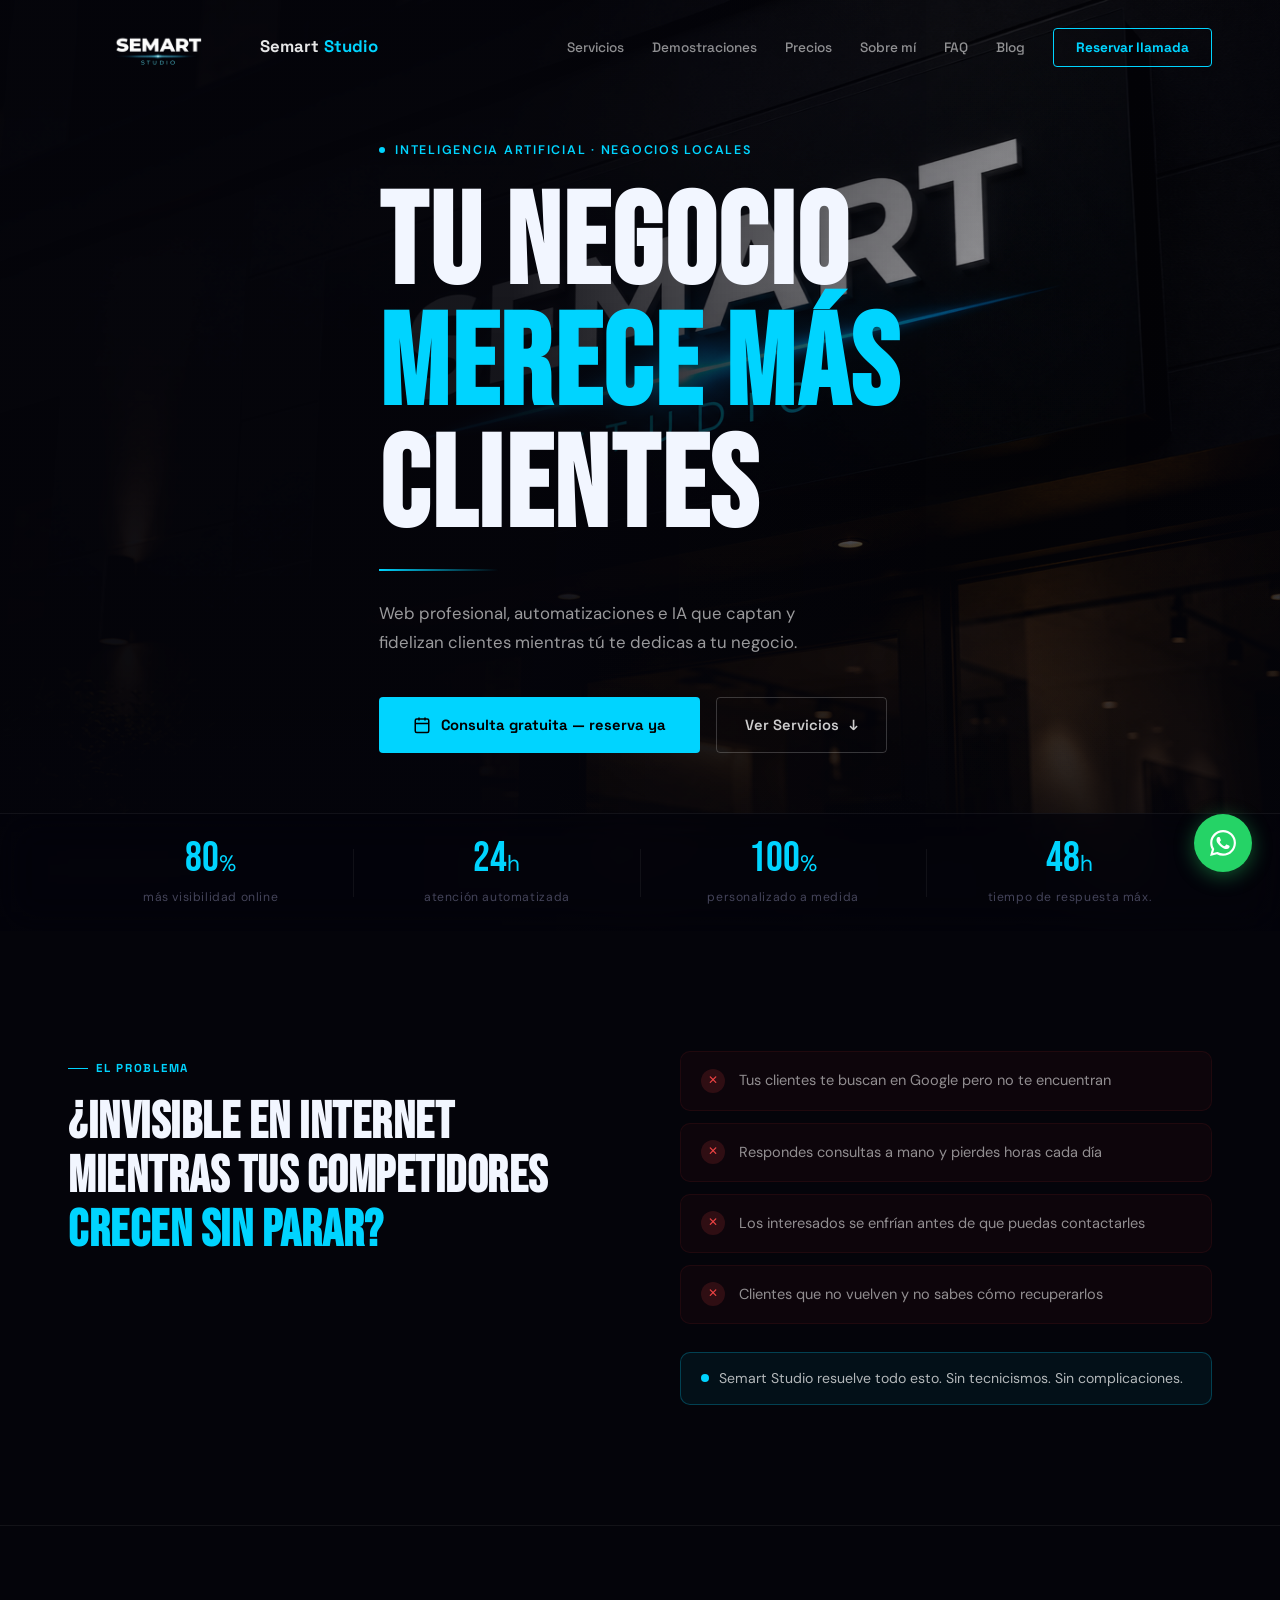
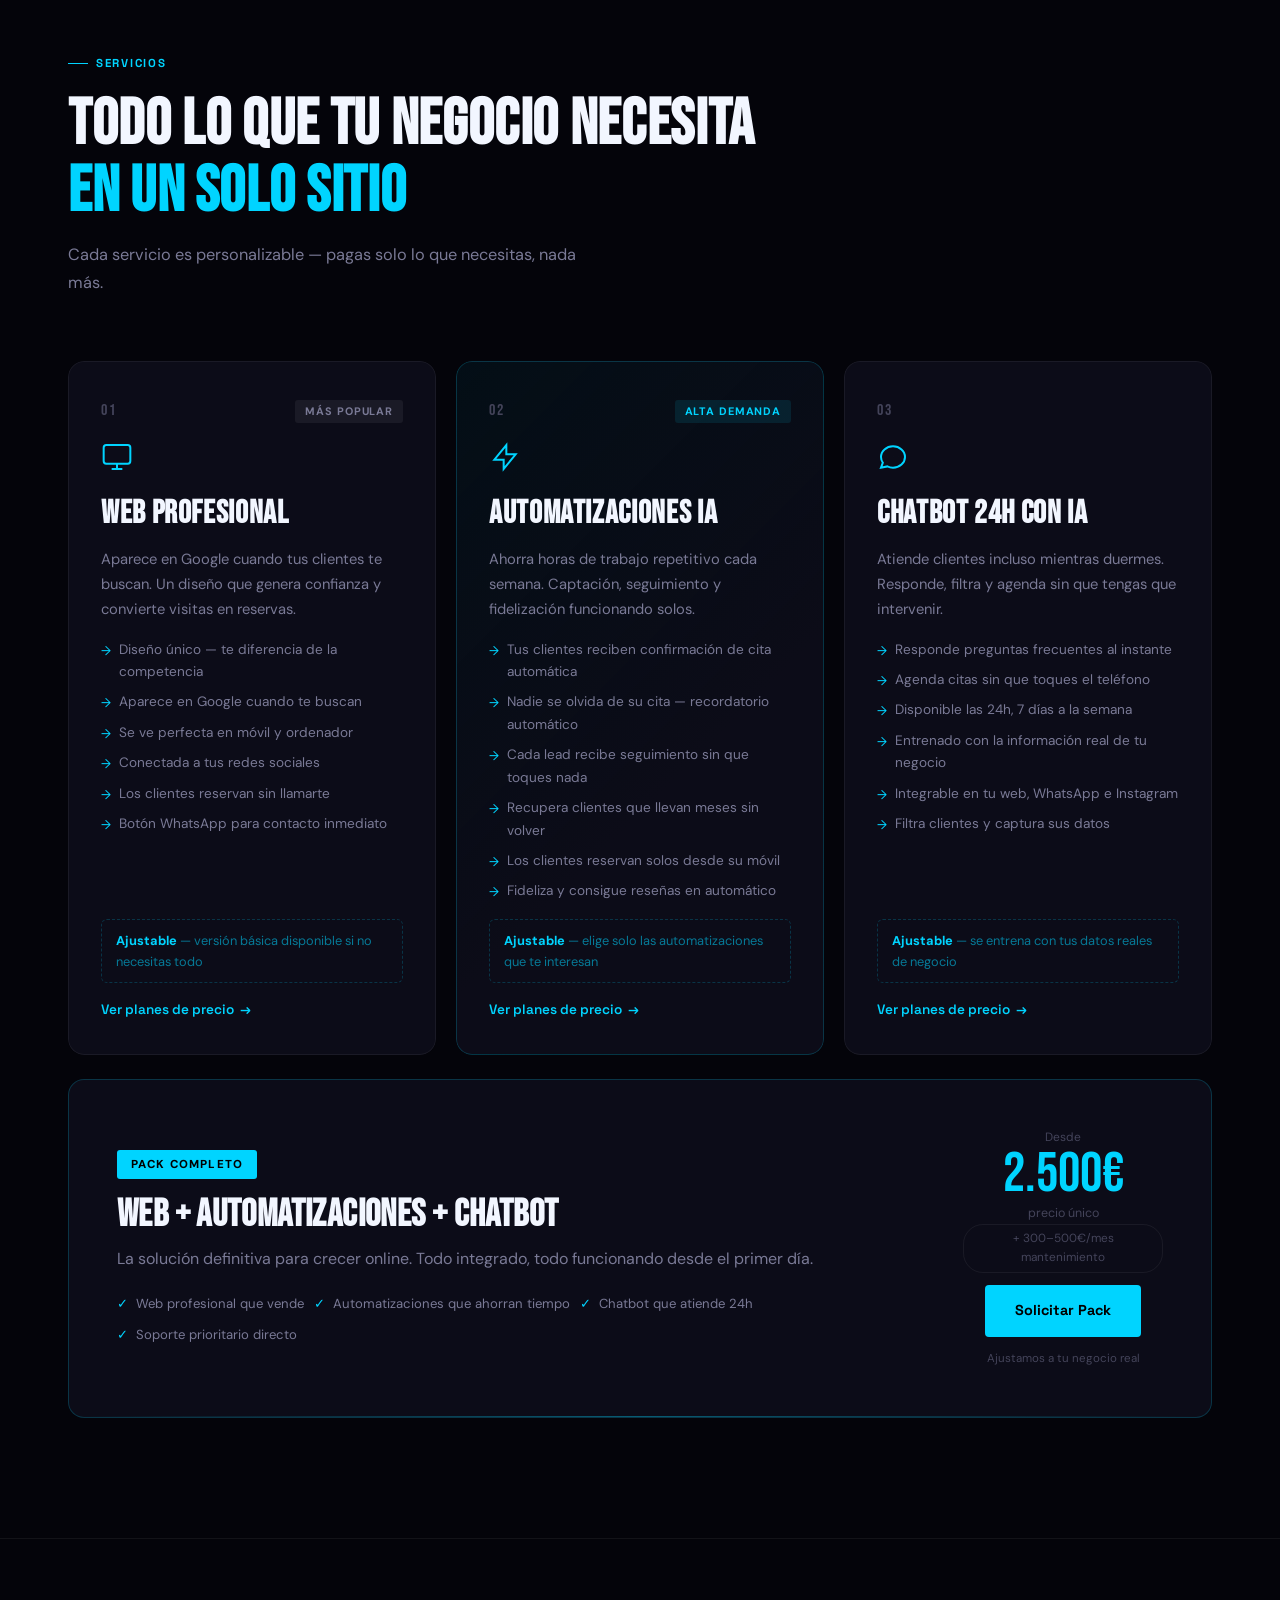
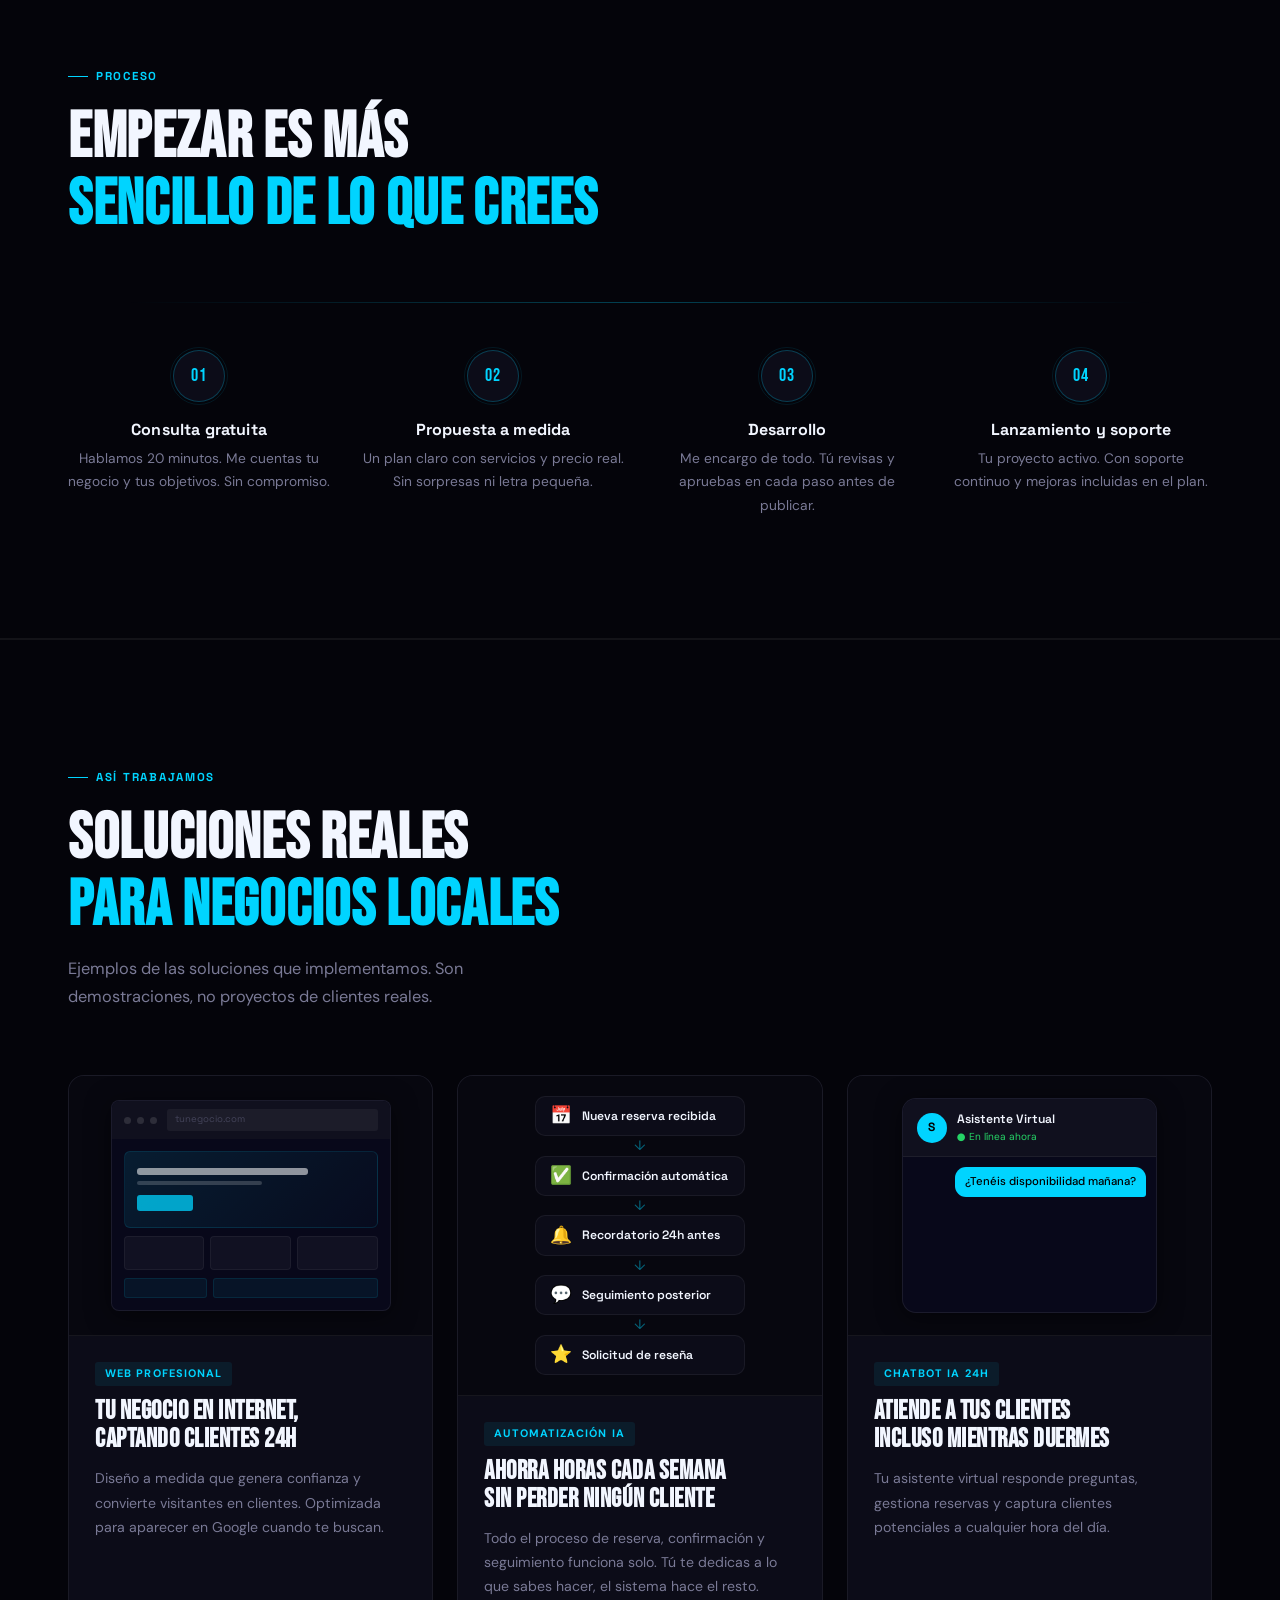
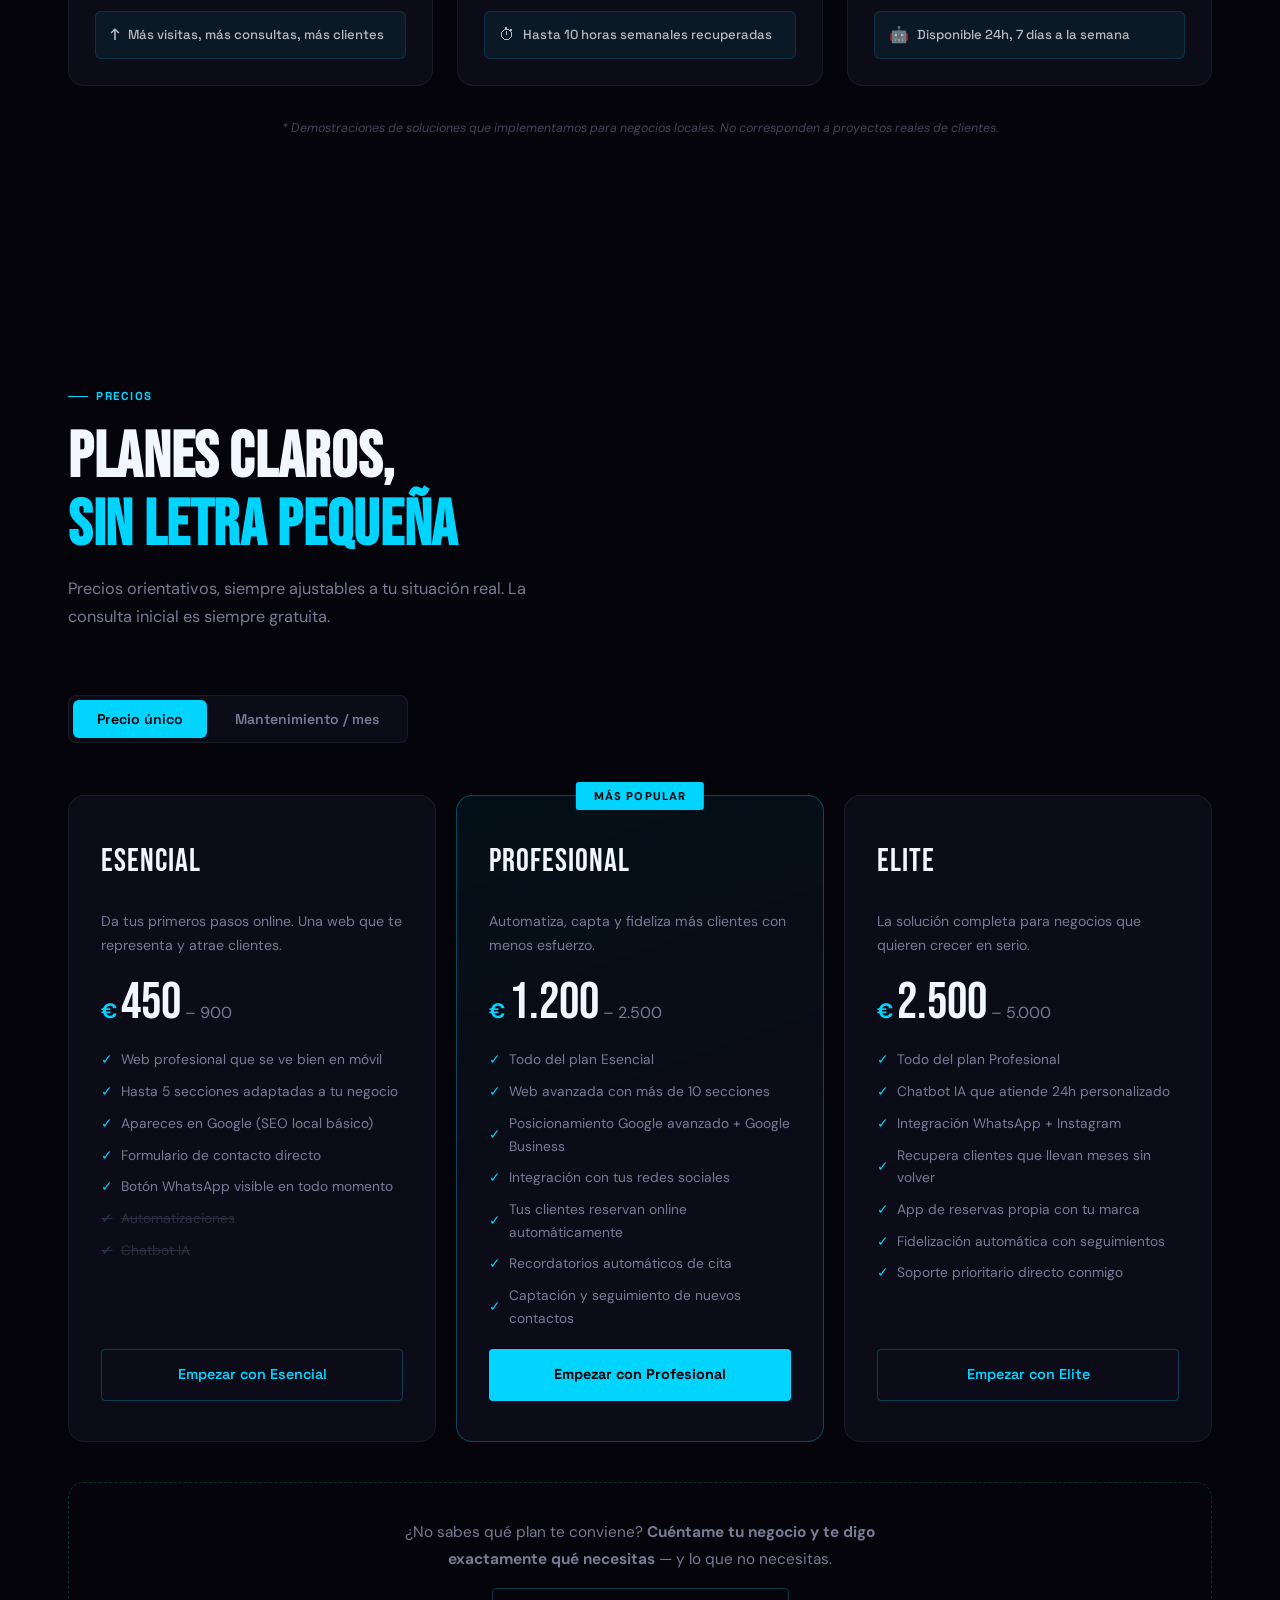
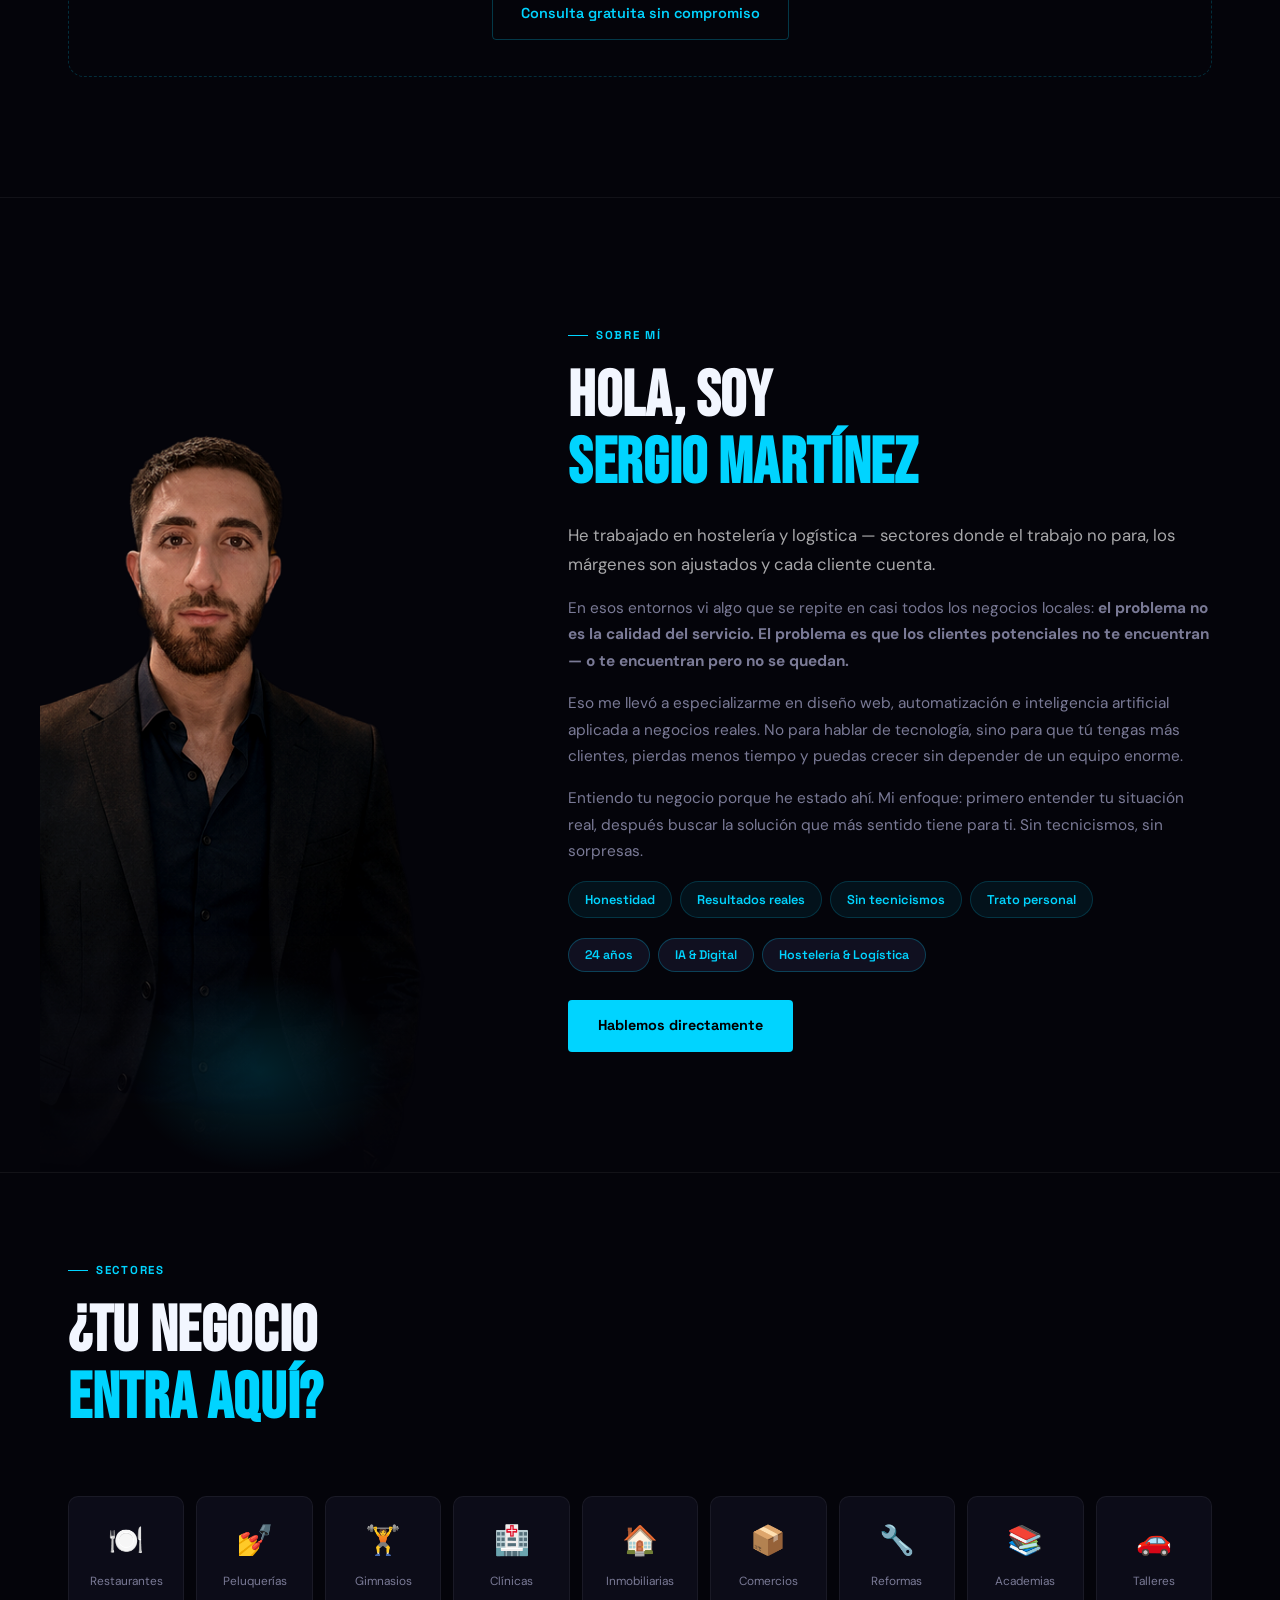
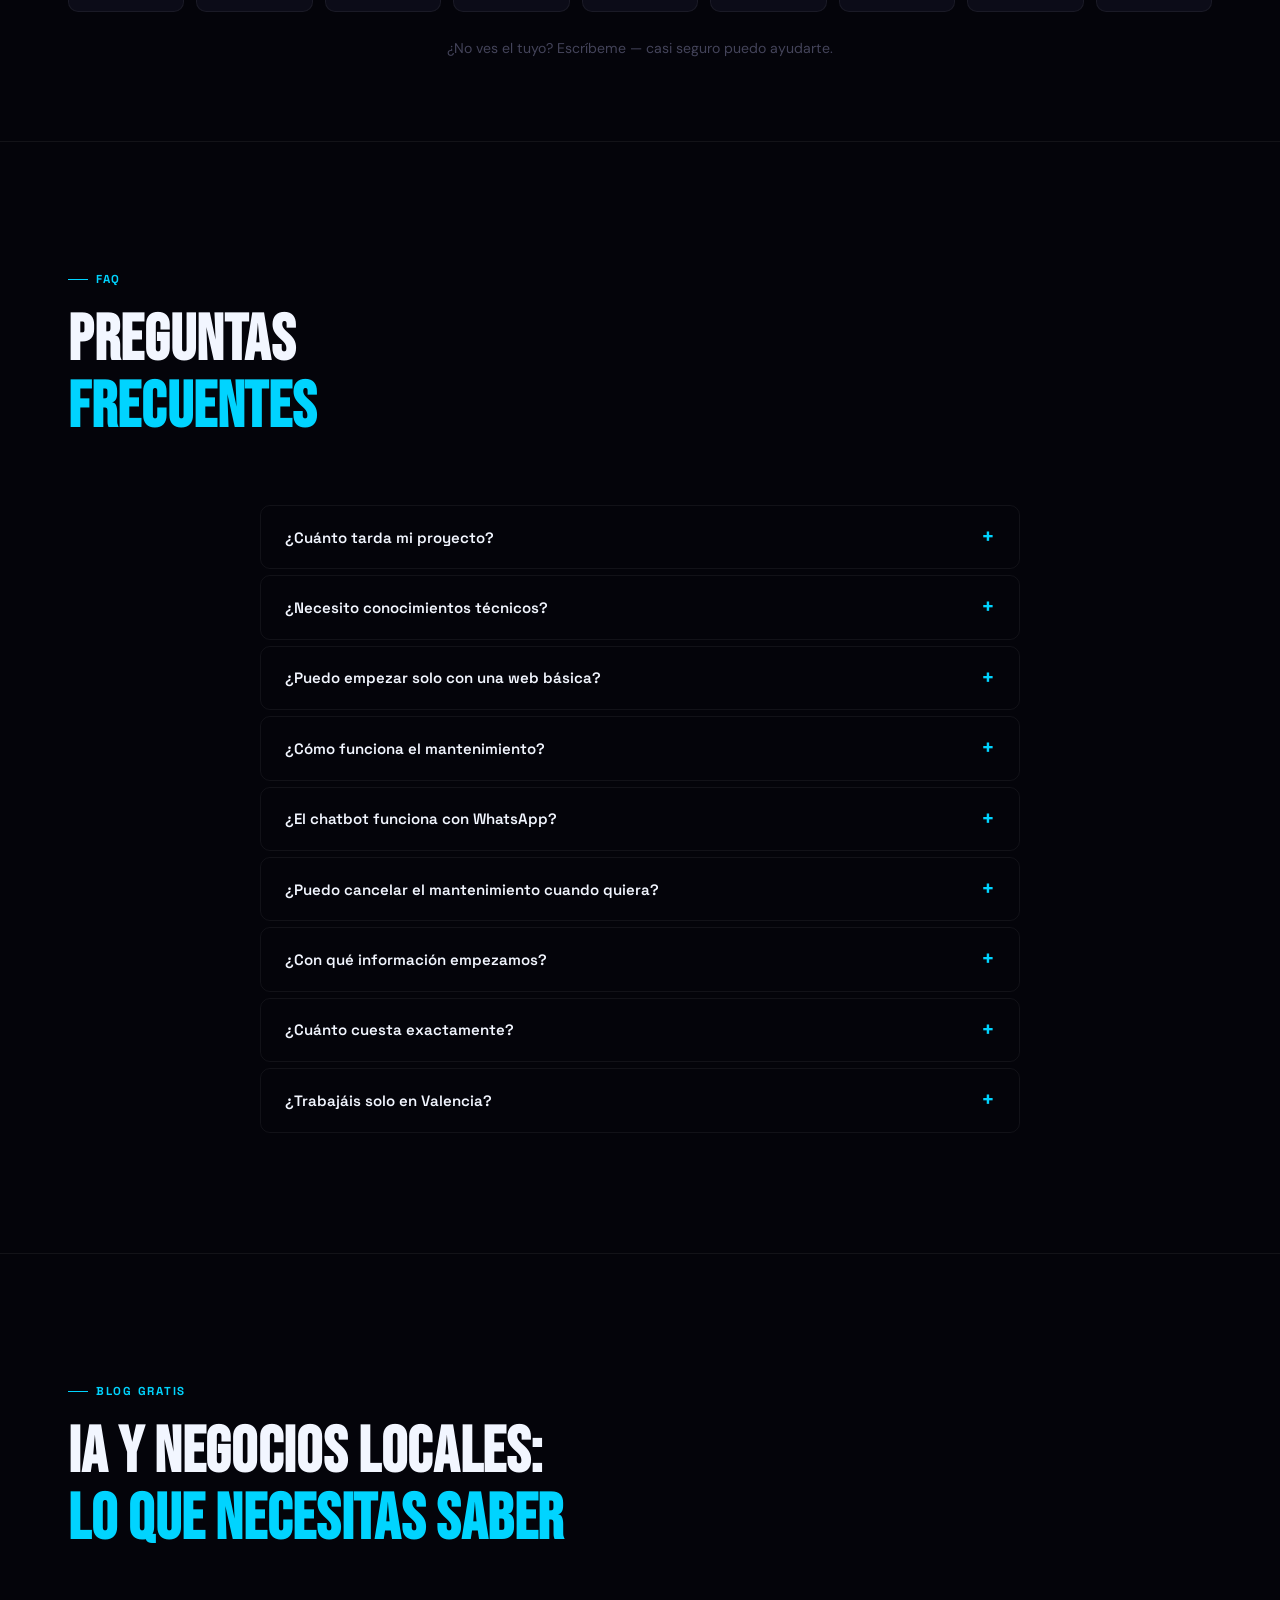
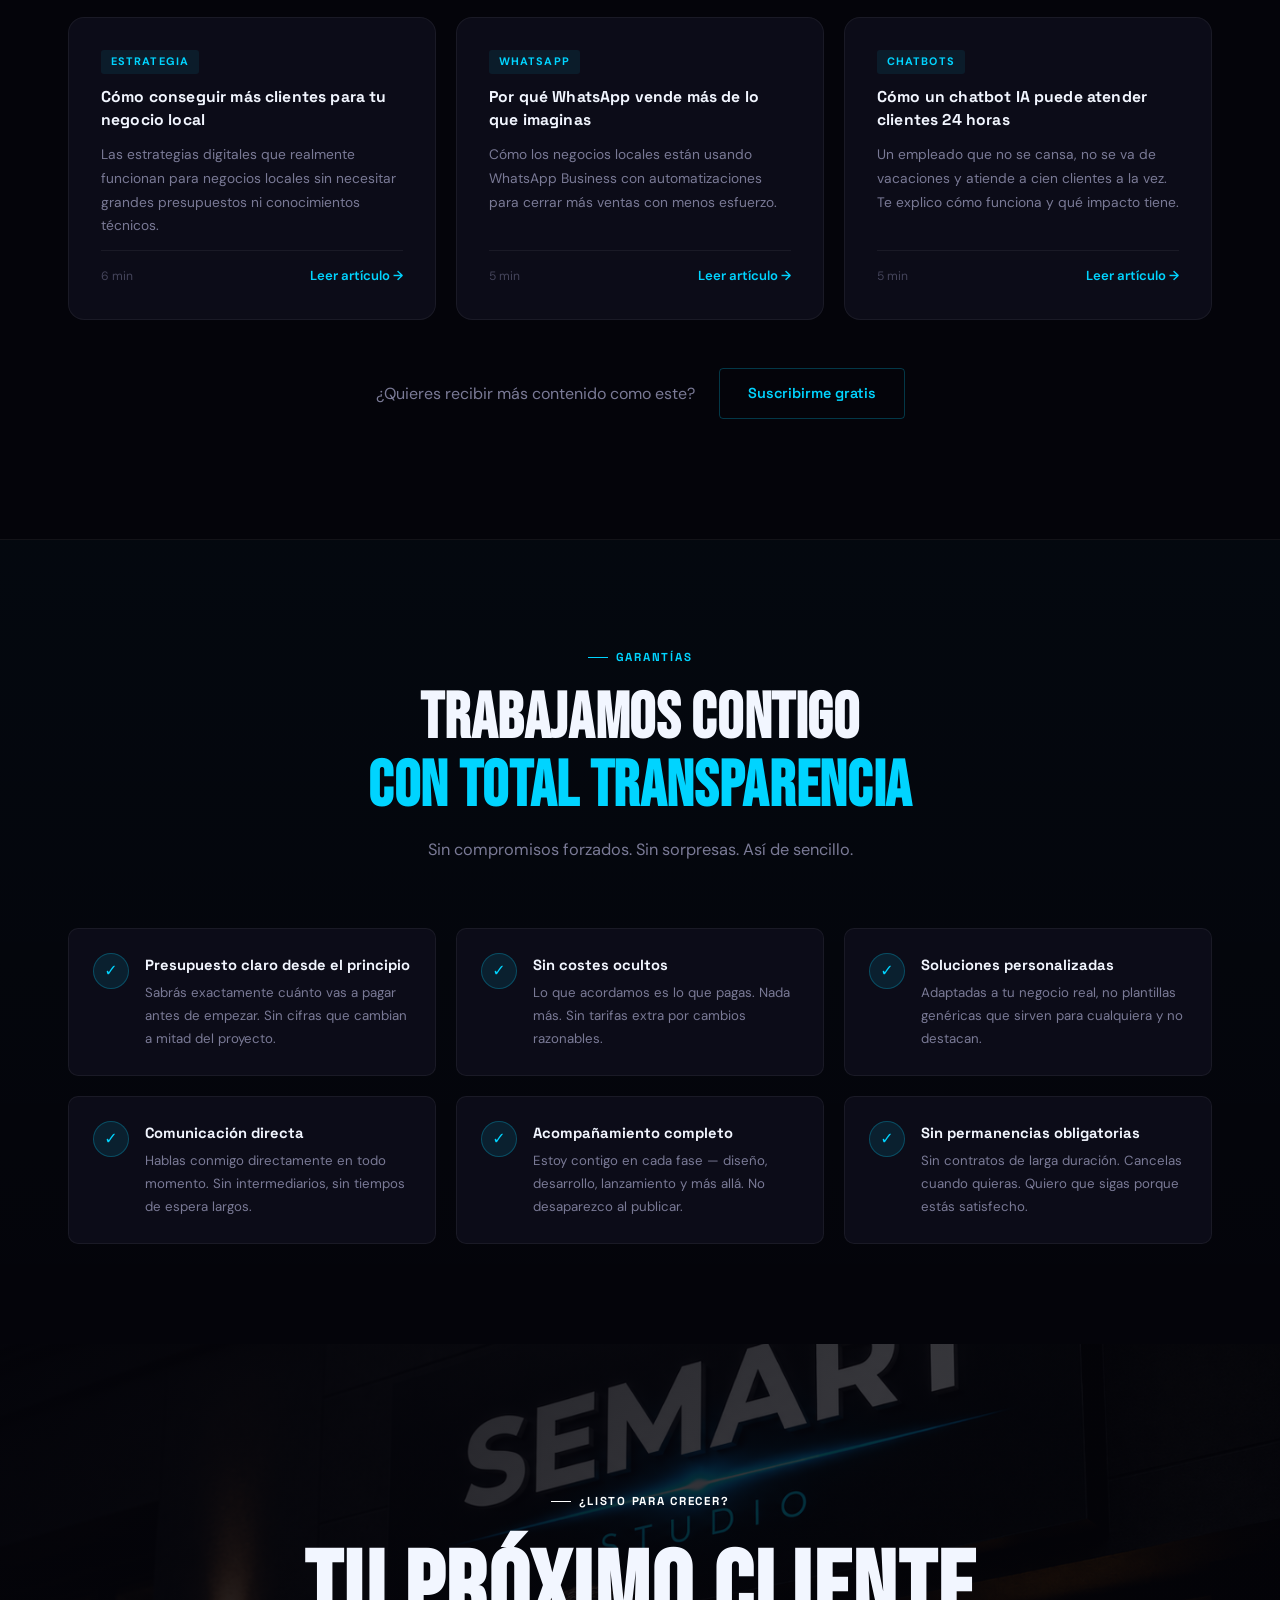
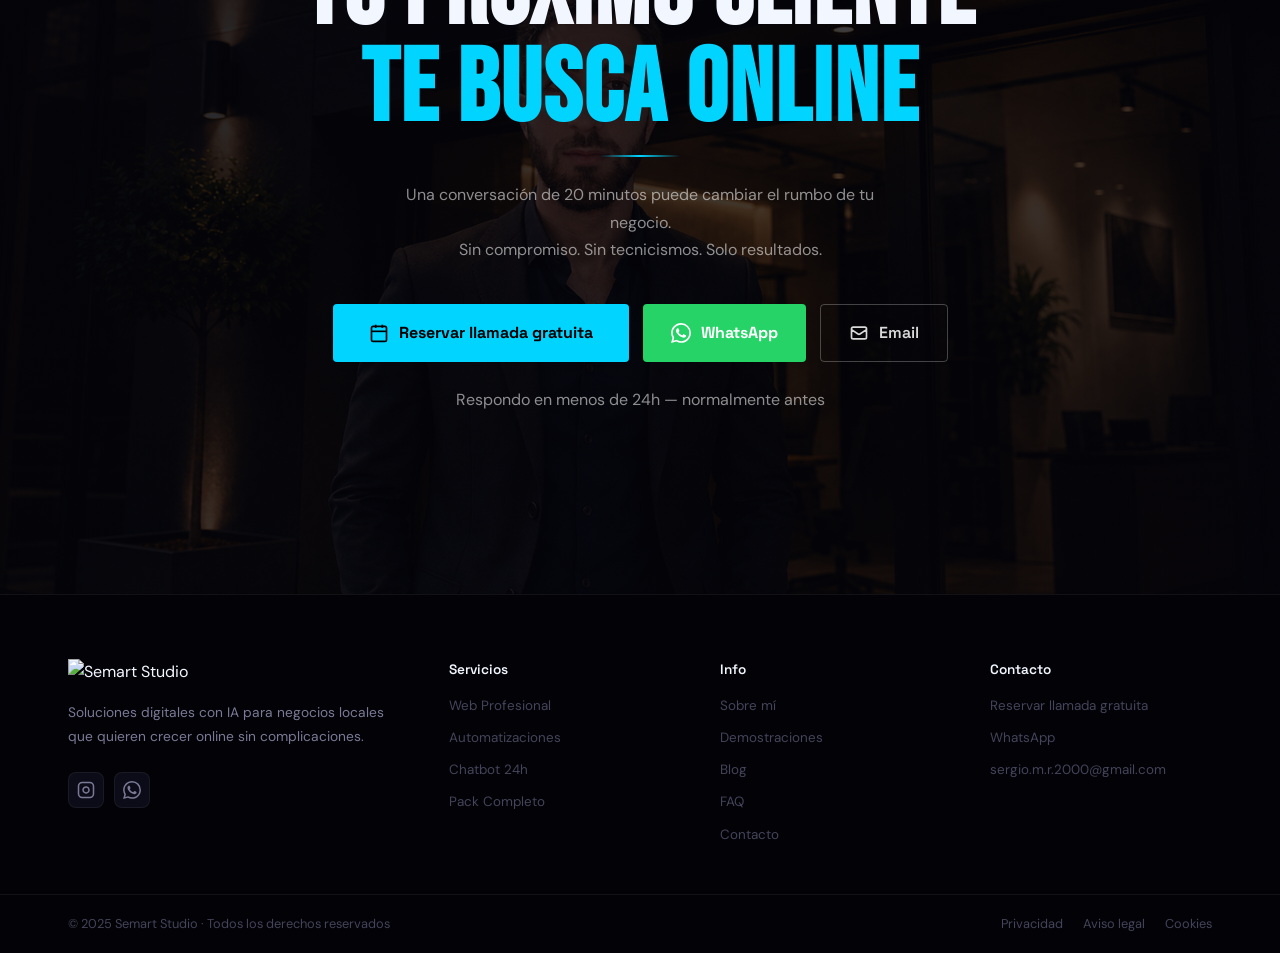
==== index.html @ 282cc30b "Semart Studio — web completa v3.0" ====
<!DOCTYPE html>
<html lang="es">
<head>
  <meta charset="UTF-8" />
  <meta name="viewport" content="width=device-width, initial-scale=1.0" />

  <!-- SEO Principal -->
  <title>Semart Studio | Diseño Web, Automatización e IA para Negocios Locales</title>
  <meta name="description" content="Consigue más clientes con una web profesional, automatizaciones con IA y chatbot 24h. Soluciones digitales a medida para negocios locales en España. Consulta gratuita sin compromiso." />
  <link rel="canonical" href="https://semartestudio.com/" />

  <!-- Open Graph -->
  <meta property="og:type" content="website" />
  <meta property="og:url" content="https://semartestudio.com/" />
  <meta property="og:title" content="Semart Studio | Más Clientes para tu Negocio con Web, IA y Automatización" />
  <meta property="og:description" content="Diseño web, automatizaciones y chatbot IA para negocios locales. Capta más clientes, ahorra tiempo y crece online sin tecnicismos." />
  <meta property="og:image" content="https://semartestudio.com/img/og-preview.jpg" />
  <meta property="og:image:width" content="1200" />
  <meta property="og:image:height" content="630" />
  <meta property="og:image:alt" content="Semart Studio — Soluciones digitales para negocios locales" />
  <meta property="og:locale" content="es_ES" />
  <meta property="og:site_name" content="Semart Studio" />

  <!-- Twitter Card -->
  <meta name="twitter:card" content="summary_large_image" />
  <meta name="twitter:title" content="Semart Studio | Más Clientes para tu Negocio" />
  <meta name="twitter:description" content="Diseño web, automatizaciones y chatbot IA para negocios locales. Consulta gratuita sin compromiso." />
  <meta name="twitter:image" content="https://semartestudio.com/img/og-preview.jpg" />

  <!-- Favicon SVG embebido -->
  <link rel="icon" type="image/svg+xml" href="data:image/svg+xml,%3Csvg xmlns='http://www.w3.org/2000/svg' viewBox='0 0 32 32'%3E%3Crect width='32' height='32' rx='7' fill='%2304040A'/%3E%3Ctext x='16' y='23' font-family='Arial Black,sans-serif' font-weight='900' font-size='20' fill='%2300D4FF' text-anchor='middle'%3ES%3C/text%3E%3C/svg%3E" />

  <!-- Fuentes -->
  <link rel="preconnect" href="https://fonts.googleapis.com" />
  <link rel="preconnect" href="https://fonts.gstatic.com" crossorigin />
  <link href="https://fonts.googleapis.com/css2?family=Bebas+Neue&family=DM+Sans:ital,opsz,wght@0,9..40,300;0,9..40,400;0,9..40,500;0,9..40,600;0,9..40,700;1,9..40,300&family=Space+Grotesk:wght@400;500;600;700&display=swap" rel="stylesheet" />

  <link rel="stylesheet" href="styles.css" />

  <!-- Schema.org LocalBusiness -->
  <script type="application/ld+json">
  {
    "@context": "https://schema.org",
    "@type": "ProfessionalService",
    "name": "Semart Studio",
    "description": "Agencia de diseño web, automatización e inteligencia artificial para negocios locales en España",
    "url": "https://semartestudio.com",
    "email": "sergio.m.r.2000@gmail.com",
    "address": {
      "@type": "PostalAddress",
      "addressLocality": "Valencia",
      "addressRegion": "Comunitat Valenciana",
      "addressCountry": "ES"
    },
    "areaServed": { "@type": "Country", "name": "España" },
    "founder": { "@type": "Person", "name": "Sergio Martínez" },
    "priceRange": "€€",
    "hasOfferCatalog": {
      "@type": "OfferCatalog",
      "name": "Servicios Semart Studio",
      "itemListElement": [
        { "@type": "Offer", "itemOffered": { "@type": "Service", "name": "Web Profesional", "description": "Diseño web profesional para negocios locales" } },
        { "@type": "Offer", "itemOffered": { "@type": "Service", "name": "Automatizaciones con IA", "description": "Automatización de procesos con inteligencia artificial" } },
        { "@type": "Offer", "itemOffered": { "@type": "Service", "name": "Chatbot 24h", "description": "Asistente virtual con IA disponible 24 horas al día" } }
      ]
    }
  }
  </script>
</head>
<body>

  <!-- Glow decorativo -->
  <div class="cursor-glow" id="cursorGlow" aria-hidden="true"></div>

  <!-- Barra de progreso de scroll -->
  <div class="scroll-progress" id="scrollProgress" role="progressbar" aria-hidden="true"></div>

  <!-- ===== NAVBAR ===== -->
  <nav class="navbar" id="navbar" role="navigation" aria-label="Navegación principal">
    <div class="container nav-inner">
      <a href="#inicio" class="logo-link" aria-label="Semart Studio — inicio">
        <img src="img/logo-transparent.png" alt="Semart Studio" class="nav-logo" width="58" height="58" />
        <span class="nav-logo-label">Semart <em>Studio</em></span>
      </a>
      <ul class="nav-links" id="navLinks" role="list">
        <li><a href="#servicios" class="nav-link">Servicios</a></li>
        <li><a href="#demos" class="nav-link">Demostraciones</a></li>
        <li><a href="#precios" class="nav-link">Precios</a></li>
        <li><a href="#sobre-mi" class="nav-link">Sobre mí</a></li>
        <li><a href="#faq" class="nav-link">FAQ</a></li>
        <li><a href="#blog" class="nav-link">Blog</a></li>
        <li>
          <!-- REEMPLAZA con tu enlace real de Calendly -->
          <a href="https://calendly.com/semartestudio" class="nav-cta" target="_blank" rel="noopener noreferrer">
            Reservar llamada
          </a>
        </li>
      </ul>
      <button class="hamburger" id="hamburger" aria-label="Abrir menú" aria-expanded="false">
        <span></span><span></span><span></span>
      </button>
    </div>
  </nav>

  <!-- ===== HERO ===== -->
  <section class="hero" id="inicio" aria-label="Portada">
    <div class="hero-bg-image" aria-hidden="true">
      <img src="img/fachada.png" alt="" class="hero-bg-img" loading="eager" />
      <div class="hero-overlay"></div>
    </div>

    <div class="container hero-inner">
      <div class="hero-content">
        <div class="hero-eyebrow">
          <span class="eyebrow-dot" aria-hidden="true"></span>
          <span>Inteligencia Artificial · Negocios Locales</span>
        </div>
        <h1 class="hero-title">
          <span class="hero-line reveal-line">TU NEGOCIO</span>
          <span class="hero-line reveal-line accent-line">MERECE MÁS</span>
          <span class="hero-line reveal-line">CLIENTES</span>
        </h1>
        <div class="hero-beam" aria-hidden="true"></div>
        <p class="hero-sub">
          Web profesional, automatizaciones e IA que captan y fidelizan clientes mientras tú te dedicas a tu negocio.
        </p>
        <div class="hero-actions">
          <!-- REEMPLAZA con tu enlace real de Calendly -->
          <a href="https://calendly.com/semartestudio" class="btn-hero-primary" target="_blank" rel="noopener noreferrer">
            <svg xmlns="http://www.w3.org/2000/svg" width="18" height="18" fill="none" viewBox="0 0 24 24" stroke="currentColor" stroke-width="2" aria-hidden="true"><rect x="3" y="4" width="18" height="18" rx="2"/><line x1="16" y1="2" x2="16" y2="6"/><line x1="8" y1="2" x2="8" y2="6"/><line x1="3" y1="10" x2="21" y2="10"/></svg>
            Consulta gratuita — reserva ya
          </a>
          <a href="#servicios" class="btn-hero-ghost">Ver Servicios <span class="btn-arrow" aria-hidden="true">↓</span></a>
        </div>
      </div>
    </div>

    <div class="hero-stats-bar" aria-label="Estadísticas">
      <div class="container hero-stats-inner">
        <div class="hero-stat">
          <span class="stat-num" data-target="80" aria-label="80">0</span><span class="stat-sym" aria-hidden="true">%</span>
          <span class="stat-label">más visibilidad online</span>
        </div>
        <div class="stat-sep" aria-hidden="true"></div>
        <div class="hero-stat">
          <span class="stat-num" data-target="24" aria-label="24">0</span><span class="stat-sym" aria-hidden="true">h</span>
          <span class="stat-label">atención automatizada</span>
        </div>
        <div class="stat-sep" aria-hidden="true"></div>
        <div class="hero-stat">
          <span class="stat-num" data-target="100" aria-label="100">0</span><span class="stat-sym" aria-hidden="true">%</span>
          <span class="stat-label">personalizado a medida</span>
        </div>
        <div class="stat-sep" aria-hidden="true"></div>
        <div class="hero-stat">
          <span class="stat-num" data-target="48" aria-label="48">0</span><span class="stat-sym" aria-hidden="true">h</span>
          <span class="stat-label">tiempo de respuesta máx.</span>
        </div>
      </div>
    </div>
  </section>

  <!-- ===== PROBLEMA / HOOK ===== -->
  <section class="hook-section" aria-label="El problema">
    <div class="container hook-inner">
      <div class="hook-left">
        <span class="label-tag">El problema</span>
        <h2 class="section-title">¿Invisible en internet<br/>mientras tus competidores<br/><em>crecen sin parar?</em></h2>
      </div>
      <div class="hook-right">
        <div class="problem-items">
          <div class="prob-item" data-delay="0">
            <span class="prob-x" aria-hidden="true">✕</span>
            <p>Tus clientes te buscan en Google pero no te encuentran</p>
          </div>
          <div class="prob-item" data-delay="100">
            <span class="prob-x" aria-hidden="true">✕</span>
            <p>Respondes consultas a mano y pierdes horas cada día</p>
          </div>
          <div class="prob-item" data-delay="200">
            <span class="prob-x" aria-hidden="true">✕</span>
            <p>Los interesados se enfrían antes de que puedas contactarles</p>
          </div>
          <div class="prob-item" data-delay="300">
            <span class="prob-x" aria-hidden="true">✕</span>
            <p>Clientes que no vuelven y no sabes cómo recuperarlos</p>
          </div>
        </div>
        <div class="solution-pill">
          <span class="pill-dot" aria-hidden="true"></span>
          Semart Studio resuelve todo esto. Sin tecnicismos. Sin complicaciones.
        </div>
      </div>
    </div>
  </section>

  <!-- ===== SERVICIOS ===== -->
  <section class="services-section" id="servicios" aria-label="Servicios">
    <div class="container">
      <div class="section-header">
        <span class="label-tag">Servicios</span>
        <h2 class="section-title">Todo lo que tu negocio necesita<br/><em>en un solo sitio</em></h2>
        <p class="section-sub">Cada servicio es personalizable — pagas solo lo que necesitas, nada más.</p>
      </div>

      <div class="services-grid">

        <!-- Web Profesional -->
        <article class="svc-card" id="web-profesional">
          <div class="svc-card-inner">
            <div class="svc-top">
              <div class="svc-num" aria-hidden="true">01</div>
              <div class="svc-badge">Más popular</div>
            </div>
            <div class="svc-icon" aria-hidden="true">
              <svg width="32" height="32" fill="none" viewBox="0 0 24 24" stroke="currentColor" stroke-width="1.5"><rect x="2" y="3" width="20" height="14" rx="2"/><path d="M8 21h8M12 17v4"/></svg>
            </div>
            <h3>Web Profesional</h3>
            <p>Aparece en Google cuando tus clientes te buscan. Un diseño que genera confianza y convierte visitas en reservas.</p>
            <ul class="svc-list">
              <li>Diseño único — te diferencia de la competencia</li>
              <li>Aparece en Google cuando te buscan</li>
              <li>Se ve perfecta en móvil y ordenador</li>
              <li>Conectada a tus redes sociales</li>
              <li>Los clientes reservan sin llamarte</li>
              <li>Botón WhatsApp para contacto inmediato</li>
            </ul>
            <div class="svc-custom">
              <span>Ajustable</span> — versión básica disponible si no necesitas todo
            </div>
            <a href="#precios" class="svc-link">Ver planes de precio <span aria-hidden="true">→</span></a>
          </div>
          <div class="svc-glow" aria-hidden="true"></div>
        </article>

        <!-- Automatizaciones -->
        <article class="svc-card svc-featured" id="automatizaciones">
          <div class="svc-card-inner">
            <div class="svc-top">
              <div class="svc-num" aria-hidden="true">02</div>
              <div class="svc-badge svc-badge-cyan">Alta demanda</div>
            </div>
            <div class="svc-icon" aria-hidden="true">
              <svg width="32" height="32" fill="none" viewBox="0 0 24 24" stroke="currentColor" stroke-width="1.5"><path d="M13 10V3L4 14h7v7l9-11h-7z"/></svg>
            </div>
            <h3>Automatizaciones IA</h3>
            <p>Ahorra horas de trabajo repetitivo cada semana. Captación, seguimiento y fidelización funcionando solos.</p>
            <ul class="svc-list">
              <li>Tus clientes reciben confirmación de cita automática</li>
              <li>Nadie se olvida de su cita — recordatorio automático</li>
              <li>Cada lead recibe seguimiento sin que toques nada</li>
              <li>Recupera clientes que llevan meses sin volver</li>
              <li>Los clientes reservan solos desde su móvil</li>
              <li>Fideliza y consigue reseñas en automático</li>
            </ul>
            <div class="svc-custom">
              <span>Ajustable</span> — elige solo las automatizaciones que te interesan
            </div>
            <a href="#precios" class="svc-link">Ver planes de precio <span aria-hidden="true">→</span></a>
          </div>
          <div class="svc-glow svc-glow-featured" aria-hidden="true"></div>
        </article>

        <!-- Chatbot -->
        <article class="svc-card" id="chatbot">
          <div class="svc-card-inner">
            <div class="svc-top">
              <div class="svc-num" aria-hidden="true">03</div>
            </div>
            <div class="svc-icon" aria-hidden="true">
              <svg width="32" height="32" fill="none" viewBox="0 0 24 24" stroke="currentColor" stroke-width="1.5"><path d="M8 12h.01M12 12h.01M16 12h.01M21 12c0 4.418-4.03 8-9 8a9.863 9.863 0 01-4.255-.949L3 20l1.395-3.72C3.512 15.042 3 13.574 3 12c0-4.418 4.03-8 9-8s9 3.582 9 8z"/></svg>
            </div>
            <h3>Chatbot 24h con IA</h3>
            <p>Atiende clientes incluso mientras duermes. Responde, filtra y agenda sin que tengas que intervenir.</p>
            <ul class="svc-list">
              <li>Responde preguntas frecuentes al instante</li>
              <li>Agenda citas sin que toques el teléfono</li>
              <li>Disponible las 24h, 7 días a la semana</li>
              <li>Entrenado con la información real de tu negocio</li>
              <li>Integrable en tu web, WhatsApp e Instagram</li>
              <li>Filtra clientes y captura sus datos</li>
            </ul>
            <div class="svc-custom">
              <span>Ajustable</span> — se entrena con tus datos reales de negocio
            </div>
            <a href="#precios" class="svc-link">Ver planes de precio <span aria-hidden="true">→</span></a>
          </div>
          <div class="svc-glow" aria-hidden="true"></div>
        </article>

      </div>

      <!-- Pack Completo -->
      <div class="pack-card">
        <div class="pack-content">
          <div class="pack-left">
            <span class="pack-tag">Pack Completo</span>
            <h3>Web + Automatizaciones + Chatbot</h3>
            <p>La solución definitiva para crecer online. Todo integrado, todo funcionando desde el primer día.</p>
            <div class="pack-feats">
              <span><em>✓</em> Web profesional que vende</span>
              <span><em>✓</em> Automatizaciones que ahorran tiempo</span>
              <span><em>✓</em> Chatbot que atiende 24h</span>
              <span><em>✓</em> Soporte prioritario directo</span>
            </div>
          </div>
          <div class="pack-right">
            <div class="pack-price-block">
              <span class="pack-desde">Desde</span>
              <span class="pack-price">2.500€</span>
              <span class="pack-note">precio único</span>
              <span class="pack-mant">+ 300–500€/mes mantenimiento</span>
            </div>
            <!-- REEMPLAZA con tu enlace real de Calendly -->
            <a href="https://calendly.com/semartestudio" class="btn-primary" target="_blank" rel="noopener noreferrer">Solicitar Pack</a>
            <p class="pack-adj">Ajustamos a tu negocio real</p>
          </div>
        </div>
        <div class="pack-beam" aria-hidden="true"></div>
      </div>
    </div>
  </section>

  <!-- ===== PROCESO ===== -->
  <section class="process-section" aria-label="Proceso de trabajo">
    <div class="container">
      <div class="section-header">
        <span class="label-tag">Proceso</span>
        <h2 class="section-title">Empezar es más<br/><em>sencillo de lo que crees</em></h2>
      </div>
      <div class="process-track">
        <div class="process-line" aria-hidden="true"></div>
        <div class="proc-step">
          <div class="proc-dot" aria-hidden="true"><span>01</span></div>
          <h3>Consulta gratuita</h3>
          <p>Hablamos 20 minutos. Me cuentas tu negocio y tus objetivos. Sin compromiso.</p>
        </div>
        <div class="proc-step">
          <div class="proc-dot" aria-hidden="true"><span>02</span></div>
          <h3>Propuesta a medida</h3>
          <p>Un plan claro con servicios y precio real. Sin sorpresas ni letra pequeña.</p>
        </div>
        <div class="proc-step">
          <div class="proc-dot" aria-hidden="true"><span>03</span></div>
          <h3>Desarrollo</h3>
          <p>Me encargo de todo. Tú revisas y apruebas en cada paso antes de publicar.</p>
        </div>
        <div class="proc-step">
          <div class="proc-dot" aria-hidden="true"><span>04</span></div>
          <h3>Lanzamiento y soporte</h3>
          <p>Tu proyecto activo. Con soporte continuo y mejoras incluidas en el plan.</p>
        </div>
      </div>
    </div>
  </section>

  <!-- ===== DEMOSTRACIONES ===== -->
  <section class="demos-section" id="demos" aria-label="Demostraciones reales">
    <div class="container">
      <div class="section-header">
        <span class="label-tag">Así trabajamos</span>
        <h2 class="section-title">Soluciones reales<br/><em>para negocios locales</em></h2>
        <p class="section-sub">Ejemplos de las soluciones que implementamos. Son demostraciones, no proyectos de clientes reales.</p>
      </div>

      <div class="demos-grid">

        <!-- Demo 1: Web Profesional -->
        <div class="demo-card reveal">
          <div class="demo-mockup" aria-hidden="true">
            <div class="browser-mock">
              <div class="browser-bar">
                <span class="b-dot"></span><span class="b-dot"></span><span class="b-dot"></span>
                <div class="b-url">tunegocio.com</div>
              </div>
              <div class="browser-content">
                <div class="bc-hero-block">
                  <div class="bc-hero-text">
                    <div class="bc-title"></div>
                    <div class="bc-sub"></div>
                    <div class="bc-btn"></div>
                  </div>
                </div>
                <div class="bc-services-row">
                  <div class="bc-svc-item"></div>
                  <div class="bc-svc-item"></div>
                  <div class="bc-svc-item"></div>
                </div>
                <div class="bc-contact-row">
                  <div class="bc-contact-item"></div>
                  <div class="bc-contact-item bc-contact-wide"></div>
                </div>
              </div>
            </div>
          </div>
          <div class="demo-info">
            <span class="demo-tag">Web Profesional</span>
            <h3>Tu negocio en internet,<br/>captando clientes 24h</h3>
            <p>Diseño a medida que genera confianza y convierte visitantes en clientes. Optimizada para aparecer en Google cuando te buscan.</p>
            <div class="demo-benefit">
              <span class="db-icon" aria-hidden="true">↑</span>
              <span>Más visitas, más consultas, más clientes</span>
            </div>
          </div>
        </div>

        <!-- Demo 2: Automatización -->
        <div class="demo-card reveal">
          <div class="demo-mockup demo-mockup-auto" aria-hidden="true">
            <div class="auto-flow" id="autoFlow">
              <div class="af-step">
                <div class="af-icon">📅</div>
                <div class="af-label">Nueva reserva recibida</div>
              </div>
              <div class="af-arrow">↓</div>
              <div class="af-step">
                <div class="af-icon">✅</div>
                <div class="af-label">Confirmación automática</div>
              </div>
              <div class="af-arrow">↓</div>
              <div class="af-step">
                <div class="af-icon">🔔</div>
                <div class="af-label">Recordatorio 24h antes</div>
              </div>
              <div class="af-arrow">↓</div>
              <div class="af-step">
                <div class="af-icon">💬</div>
                <div class="af-label">Seguimiento posterior</div>
              </div>
              <div class="af-arrow">↓</div>
              <div class="af-step">
                <div class="af-icon">⭐</div>
                <div class="af-label">Solicitud de reseña</div>
              </div>
            </div>
          </div>
          <div class="demo-info">
            <span class="demo-tag">Automatización IA</span>
            <h3>Ahorra horas cada semana<br/>sin perder ningún cliente</h3>
            <p>Todo el proceso de reserva, confirmación y seguimiento funciona solo. Tú te dedicas a lo que sabes hacer, el sistema hace el resto.</p>
            <div class="demo-benefit">
              <span class="db-icon" aria-hidden="true">⏱</span>
              <span>Hasta 10 horas semanales recuperadas</span>
            </div>
          </div>
        </div>

        <!-- Demo 3: Chatbot -->
        <div class="demo-card reveal">
          <div class="demo-mockup" aria-hidden="true">
            <div class="chat-mock">
              <div class="chat-header">
                <div class="chat-avatar">S</div>
                <div class="chat-hinfo">
                  <span class="chat-name">Asistente Virtual</span>
                  <span class="chat-status">● En línea ahora</span>
                </div>
              </div>
              <div class="chat-body" id="chatBody"></div>
            </div>
          </div>
          <div class="demo-info">
            <span class="demo-tag">Chatbot IA 24h</span>
            <h3>Atiende a tus clientes<br/>incluso mientras duermes</h3>
            <p>Tu asistente virtual responde preguntas, gestiona reservas y captura clientes potenciales a cualquier hora del día.</p>
            <div class="demo-benefit">
              <span class="db-icon" aria-hidden="true">🤖</span>
              <span>Disponible 24h, 7 días a la semana</span>
            </div>
          </div>
        </div>

      </div>

      <p class="demos-note">* Demostraciones de soluciones que implementamos para negocios locales. No corresponden a proyectos reales de clientes.</p>
    </div>
  </section>

  <!-- ===== PRECIOS ===== -->
  <section class="pricing-section" id="precios" aria-label="Precios y planes">
    <div class="container">
      <div class="section-header">
        <span class="label-tag">Precios</span>
        <h2 class="section-title">Planes claros,<br/><em>sin letra pequeña</em></h2>
        <p class="section-sub">Precios orientativos, siempre ajustables a tu situación real. La consulta inicial es siempre gratuita.</p>
      </div>

      <div class="price-toggle-wrap" role="group" aria-label="Tipo de precio">
        <button class="price-tab active" id="tabOnce" aria-pressed="true">Precio único</button>
        <button class="price-tab" id="tabMensual" aria-pressed="false">Mantenimiento / mes</button>
      </div>

      <div class="pricing-grid">

        <div class="price-card reveal">
          <div class="price-label">Esencial</div>
          <p class="price-desc">Da tus primeros pasos online. Una web que te representa y atrae clientes.</p>
          <div class="price-val once-price" aria-label="Precio único: desde 450 hasta 900 euros">
            <span class="p-currency">€</span><span class="p-num">450</span><span class="p-range">– 900</span>
          </div>
          <div class="price-val month-price" style="display:none" aria-label="Precio mensual: desde 80 hasta 150 euros">
            <span class="p-currency">€</span><span class="p-num">80</span><span class="p-range">– 150 /mes</span>
          </div>
          <ul class="price-feats">
            <li>Web profesional que se ve bien en móvil</li>
            <li>Hasta 5 secciones adaptadas a tu negocio</li>
            <li>Apareces en Google (SEO local básico)</li>
            <li>Formulario de contacto directo</li>
            <li>Botón WhatsApp visible en todo momento</li>
            <li class="feat-no">Automatizaciones</li>
            <li class="feat-no">Chatbot IA</li>
          </ul>
          <!-- REEMPLAZA con tu enlace real de Calendly -->
          <a href="https://calendly.com/semartestudio" class="btn-price-ghost" target="_blank" rel="noopener noreferrer">Empezar con Esencial</a>
        </div>

        <div class="price-card price-card-main reveal">
          <div class="price-popular" aria-label="El más popular">Más popular</div>
          <div class="price-label">Profesional</div>
          <p class="price-desc">Automatiza, capta y fideliza más clientes con menos esfuerzo.</p>
          <div class="price-val once-price" aria-label="Precio único: desde 1200 hasta 2500 euros">
            <span class="p-currency">€</span><span class="p-num">1.200</span><span class="p-range">– 2.500</span>
          </div>
          <div class="price-val month-price" style="display:none" aria-label="Precio mensual: desde 180 hasta 300 euros">
            <span class="p-currency">€</span><span class="p-num">180</span><span class="p-range">– 300 /mes</span>
          </div>
          <ul class="price-feats">
            <li>Todo del plan Esencial</li>
            <li>Web avanzada con más de 10 secciones</li>
            <li>Posicionamiento Google avanzado + Google Business</li>
            <li>Integración con tus redes sociales</li>
            <li>Tus clientes reservan online automáticamente</li>
            <li>Recordatorios automáticos de cita</li>
            <li>Captación y seguimiento de nuevos contactos</li>
          </ul>
          <!-- REEMPLAZA con tu enlace real de Calendly -->
          <a href="https://calendly.com/semartestudio" class="btn-price-main" target="_blank" rel="noopener noreferrer">Empezar con Profesional</a>
        </div>

        <div class="price-card reveal">
          <div class="price-label">Elite</div>
          <p class="price-desc">La solución completa para negocios que quieren crecer en serio.</p>
          <div class="price-val once-price" aria-label="Precio único: desde 2500 hasta 5000 euros">
            <span class="p-currency">€</span><span class="p-num">2.500</span><span class="p-range">– 5.000</span>
          </div>
          <div class="price-val month-price" style="display:none" aria-label="Precio mensual: desde 300 hasta 500 euros">
            <span class="p-currency">€</span><span class="p-num">300</span><span class="p-range">– 500 /mes</span>
          </div>
          <ul class="price-feats">
            <li>Todo del plan Profesional</li>
            <li>Chatbot IA que atiende 24h personalizado</li>
            <li>Integración WhatsApp + Instagram</li>
            <li>Recupera clientes que llevan meses sin volver</li>
            <li>App de reservas propia con tu marca</li>
            <li>Fidelización automática con seguimientos</li>
            <li>Soporte prioritario directo conmigo</li>
          </ul>
          <!-- REEMPLAZA con tu enlace real de Calendly -->
          <a href="https://calendly.com/semartestudio" class="btn-price-ghost" target="_blank" rel="noopener noreferrer">Empezar con Elite</a>
        </div>

      </div>

      <div class="price-note">
        <p>¿No sabes qué plan te conviene? <strong>Cuéntame tu negocio y te digo exactamente qué necesitas</strong> — y lo que no necesitas.</p>
        <!-- REEMPLAZA con tu enlace real de Calendly -->
        <a href="https://calendly.com/semartestudio" class="btn-ghost" target="_blank" rel="noopener noreferrer">Consulta gratuita sin compromiso</a>
      </div>
    </div>
  </section>

  <!-- ===== SOBRE MÍ ===== -->
  <section class="about-section" id="sobre-mi" aria-label="Sobre mí">
    <div class="about-photo-float" aria-hidden="true">
      <img src="img/sergio.png" alt="Sergio Martínez — fundador de Semart Studio" class="about-img-big" loading="lazy" />
      <div class="about-photo-glow"></div>
    </div>
    <div class="container about-grid">
      <div class="about-spacer"></div>
      <div class="about-text-col">
        <span class="label-tag">Sobre mí</span>
        <h2 class="section-title">Hola, soy<br/><em>Sergio Martínez</em></h2>
        <p class="about-lead">He trabajado en hostelería y logística — sectores donde el trabajo no para, los márgenes son ajustados y cada cliente cuenta.</p>
        <p>En esos entornos vi algo que se repite en casi todos los negocios locales: <strong>el problema no es la calidad del servicio. El problema es que los clientes potenciales no te encuentran — o te encuentran pero no se quedan.</strong></p>
        <p>Eso me llevó a especializarme en diseño web, automatización e inteligencia artificial aplicada a negocios reales. No para hablar de tecnología, sino para que tú tengas más clientes, pierdas menos tiempo y puedas crecer sin depender de un equipo enorme.</p>
        <p>Entiendo tu negocio porque he estado ahí. Mi enfoque: primero entender tu situación real, después buscar la solución que más sentido tiene para ti. Sin tecnicismos, sin sorpresas.</p>
        <div class="about-chips" aria-label="Mis valores">
          <span>Honestidad</span>
          <span>Resultados reales</span>
          <span>Sin tecnicismos</span>
          <span>Trato personal</span>
        </div>
        <div class="about-float-tags" aria-hidden="true">
          <div class="about-float-tag">24 años</div>
          <div class="about-float-tag">IA & Digital</div>
          <div class="about-float-tag">Hostelería & Logística</div>
        </div>
        <!-- REEMPLAZA con tu enlace real de Calendly -->
        <a href="https://calendly.com/semartestudio" class="btn-primary" target="_blank" rel="noopener noreferrer">Hablemos directamente</a>
      </div>
    </div>
  </section>

  <!-- ===== SECTORES ===== -->
  <section class="sectors-section" aria-label="Sectores que atendemos">
    <div class="container">
      <div class="section-header">
        <span class="label-tag">Sectores</span>
        <h2 class="section-title">¿Tu negocio<br/><em>entra aquí?</em></h2>
      </div>
      <div class="sectors-grid">
        <div class="sector-item"><span aria-hidden="true">🍽️</span><p>Restaurantes</p></div>
        <div class="sector-item"><span aria-hidden="true">💅</span><p>Peluquerías</p></div>
        <div class="sector-item"><span aria-hidden="true">🏋️</span><p>Gimnasios</p></div>
        <div class="sector-item"><span aria-hidden="true">🏥</span><p>Clínicas</p></div>
        <div class="sector-item"><span aria-hidden="true">🏠</span><p>Inmobiliarias</p></div>
        <div class="sector-item"><span aria-hidden="true">📦</span><p>Comercios</p></div>
        <div class="sector-item"><span aria-hidden="true">🔧</span><p>Reformas</p></div>
        <div class="sector-item"><span aria-hidden="true">📚</span><p>Academias</p></div>
        <div class="sector-item"><span aria-hidden="true">🚗</span><p>Talleres</p></div>
      </div>
      <p class="sectors-note">¿No ves el tuyo? Escríbeme — casi seguro puedo ayudarte.</p>
    </div>
  </section>

  <!-- ===== FAQ ===== -->
  <section class="faq-section" id="faq" aria-label="Preguntas frecuentes">
    <div class="container">
      <div class="section-header">
        <span class="label-tag">FAQ</span>
        <h2 class="section-title">Preguntas<br/><em>frecuentes</em></h2>
      </div>
      <div class="faq-cols">
        <div class="faq-list" role="list">

          <div class="faq-item" role="listitem">
            <button class="faq-q" aria-expanded="false">¿Cuánto tarda mi proyecto? <span class="faq-ic" aria-hidden="true">+</span></button>
            <div class="faq-a"><p>La mayoría de proyectos se completan entre 2 y 4 semanas dependiendo de la complejidad. Durante todo el proceso recibirás avances periódicos y podrás revisar cada fase antes de su publicación, para asegurarnos de que el resultado final se adapta exactamente a tu negocio.</p></div>
          </div>

          <div class="faq-item" role="listitem">
            <button class="faq-q" aria-expanded="false">¿Necesito conocimientos técnicos? <span class="faq-ic" aria-hidden="true">+</span></button>
            <div class="faq-a"><p>No. Nos encargamos de toda la parte técnica para que puedas centrarte en tu negocio. Te acompañamos en cada paso y te explicamos todo de forma sencilla para que tengas el control sin complicaciones.</p></div>
          </div>

          <div class="faq-item" role="listitem">
            <button class="faq-q" aria-expanded="false">¿Puedo empezar solo con una web básica? <span class="faq-ic" aria-hidden="true">+</span></button>
            <div class="faq-a"><p>Sí. Muchos clientes comienzan con una web profesional y más adelante añaden automatizaciones, sistemas de reservas o asistentes IA a medida que su negocio crece. No hay ningún compromiso de escalar.</p></div>
          </div>

          <div class="faq-item" role="listitem">
            <button class="faq-q" aria-expanded="false">¿Cómo funciona el mantenimiento? <span class="faq-ic" aria-hidden="true">+</span></button>
            <div class="faq-a"><p>El mantenimiento es opcional y puedes cancelarlo cuando quieras. Incluye soporte, actualizaciones, mejoras y asistencia para que tu web siga funcionando correctamente sin preocuparte de la parte técnica.</p></div>
          </div>

          <div class="faq-item" role="listitem">
            <button class="faq-q" aria-expanded="false">¿El chatbot funciona con WhatsApp? <span class="faq-ic" aria-hidden="true">+</span></button>
            <div class="faq-a"><p>Sí. Podemos integrarlo con WhatsApp para responder preguntas frecuentes, captar clientes potenciales, gestionar reservas y ofrecer atención automática incluso fuera del horario comercial.</p></div>
          </div>

          <div class="faq-item" role="listitem">
            <button class="faq-q" aria-expanded="false">¿Puedo cancelar el mantenimiento cuando quiera? <span class="faq-ic" aria-hidden="true">+</span></button>
            <div class="faq-a"><p>Sí. No trabajamos con permanencias obligatorias. Queremos que sigas con nosotros porque estás satisfecho con el servicio, no porque exista una cláusula que te obligue.</p></div>
          </div>

          <div class="faq-item" role="listitem">
            <button class="faq-q" aria-expanded="false">¿Con qué información empezamos? <span class="faq-ic" aria-hidden="true">+</span></button>
            <div class="faq-a"><p>Solo necesitamos conocer tu negocio, tus objetivos y los servicios que ofreces. Nosotros nos encargamos de guiarte durante todo el proceso para recopilar el contenido necesario y construir una solución adaptada a tus necesidades.</p></div>
          </div>

          <div class="faq-item" role="listitem">
            <button class="faq-q" aria-expanded="false">¿Cuánto cuesta exactamente? <span class="faq-ic" aria-hidden="true">+</span></button>
            <div class="faq-a"><p>Cada proyecto se adapta a las necesidades reales de tu negocio, por eso mostramos rangos orientativos. Tras una breve llamada te entregaremos un presupuesto claro, sin costes ocultos y sin compromiso.</p></div>
          </div>

          <div class="faq-item" role="listitem">
            <button class="faq-q" aria-expanded="false">¿Trabajáis solo en Valencia? <span class="faq-ic" aria-hidden="true">+</span></button>
            <div class="faq-a"><p>No. Trabajamos con negocios de toda España y fuera de forma completamente online, aunque también podemos colaborar presencialmente en Valencia y alrededores si lo prefieres.</p></div>
          </div>

        </div>
      </div>
    </div>
  </section>

  <!-- ===== BLOG ===== -->
  <section class="blog-section" id="blog" aria-label="Blog">
    <div class="container">
      <div class="section-header">
        <span class="label-tag">Blog Gratis</span>
        <h2 class="section-title">IA y negocios locales:<br/><em>lo que necesitas saber</em></h2>
      </div>
      <div class="blog-grid">

        <article class="blog-card reveal">
          <span class="blog-cat">Estrategia</span>
          <h3>Cómo conseguir más clientes para tu negocio local</h3>
          <p>Las estrategias digitales que realmente funcionan para negocios locales sin necesitar grandes presupuestos ni conocimientos técnicos.</p>
          <div class="blog-foot">
            <span>6 min</span>
            <a href="blog/clientes-negocio-local.html">Leer artículo →</a>
          </div>
        </article>

        <article class="blog-card reveal">
          <span class="blog-cat">WhatsApp</span>
          <h3>Por qué WhatsApp vende más de lo que imaginas</h3>
          <p>Cómo los negocios locales están usando WhatsApp Business con automatizaciones para cerrar más ventas con menos esfuerzo.</p>
          <div class="blog-foot">
            <span>5 min</span>
            <a href="blog/whatsapp-ventas.html">Leer artículo →</a>
          </div>
        </article>

        <article class="blog-card reveal">
          <span class="blog-cat">Chatbots</span>
          <h3>Cómo un chatbot IA puede atender clientes 24 horas</h3>
          <p>Un empleado que no se cansa, no se va de vacaciones y atiende a cien clientes a la vez. Te explico cómo funciona y qué impacto tiene.</p>
          <div class="blog-foot">
            <span>5 min</span>
            <a href="blog/chatbot-ia-24h.html">Leer artículo →</a>
          </div>
        </article>

      </div>
      <div class="blog-cta-row">
        <p>¿Quieres recibir más contenido como este?</p>
        <a href="mailto:sergio.m.r.2000@gmail.com?subject=Suscripci%C3%B3n%20blog%20Semart%20Studio" class="btn-ghost">Suscribirme gratis</a>
      </div>
    </div>
  </section>

  <!-- ===== GARANTÍAS ===== -->
  <section class="garantias-section" id="garantias" aria-label="Nuestras garantías">
    <div class="container">
      <div class="section-header section-header-center">
        <span class="label-tag">Garantías</span>
        <h2 class="section-title">Trabajamos contigo<br/><em>con total transparencia</em></h2>
        <p class="section-sub">Sin compromisos forzados. Sin sorpresas. Así de sencillo.</p>
      </div>
      <div class="garantias-grid">
        <div class="garantia-item reveal">
          <div class="garantia-check" aria-hidden="true">✓</div>
          <div class="garantia-text">
            <strong>Presupuesto claro desde el principio</strong>
            <p>Sabrás exactamente cuánto vas a pagar antes de empezar. Sin cifras que cambian a mitad del proyecto.</p>
          </div>
        </div>
        <div class="garantia-item reveal">
          <div class="garantia-check" aria-hidden="true">✓</div>
          <div class="garantia-text">
            <strong>Sin costes ocultos</strong>
            <p>Lo que acordamos es lo que pagas. Nada más. Sin tarifas extra por cambios razonables.</p>
          </div>
        </div>
        <div class="garantia-item reveal">
          <div class="garantia-check" aria-hidden="true">✓</div>
          <div class="garantia-text">
            <strong>Soluciones personalizadas</strong>
            <p>Adaptadas a tu negocio real, no plantillas genéricas que sirven para cualquiera y no destacan.</p>
          </div>
        </div>
        <div class="garantia-item reveal">
          <div class="garantia-check" aria-hidden="true">✓</div>
          <div class="garantia-text">
            <strong>Comunicación directa</strong>
            <p>Hablas conmigo directamente en todo momento. Sin intermediarios, sin tiempos de espera largos.</p>
          </div>
        </div>
        <div class="garantia-item reveal">
          <div class="garantia-check" aria-hidden="true">✓</div>
          <div class="garantia-text">
            <strong>Acompañamiento completo</strong>
            <p>Estoy contigo en cada fase — diseño, desarrollo, lanzamiento y más allá. No desaparezco al publicar.</p>
          </div>
        </div>
        <div class="garantia-item reveal">
          <div class="garantia-check" aria-hidden="true">✓</div>
          <div class="garantia-text">
            <strong>Sin permanencias obligatorias</strong>
            <p>Sin contratos de larga duración. Cancelas cuando quieras. Quiero que sigas porque estás satisfecho.</p>
          </div>
        </div>
      </div>
    </div>
  </section>

  <!-- ===== CTA FINAL ===== -->
  <section class="cta-final" id="contacto" aria-label="Contacto y llamada a la acción">
    <div class="cta-bg-img" aria-hidden="true">
      <img src="img/sergio-fachada.png" alt="" loading="lazy" />
      <div class="cta-overlay"></div>
    </div>
    <div class="container cta-inner">
      <span class="label-tag tag-light">¿Listo para crecer?</span>
      <h2 class="cta-title">TU PRÓXIMO CLIENTE<br/><span>TE BUSCA ONLINE</span></h2>
      <div class="cta-beam" aria-hidden="true"></div>
      <p>Una conversación de 20 minutos puede cambiar el rumbo de tu negocio.<br/>Sin compromiso. Sin tecnicismos. Solo resultados.</p>
      <div class="cta-btns">
        <!-- REEMPLAZA con tu enlace real de Calendly -->
        <a href="https://calendly.com/semartestudio" class="btn-cta-cal" target="_blank" rel="noopener noreferrer">
          <svg xmlns="http://www.w3.org/2000/svg" width="20" height="20" fill="none" viewBox="0 0 24 24" stroke="currentColor" stroke-width="2" aria-hidden="true"><rect x="3" y="4" width="18" height="18" rx="2"/><line x1="16" y1="2" x2="16" y2="6"/><line x1="8" y1="2" x2="8" y2="6"/><line x1="3" y1="10" x2="21" y2="10"/></svg>
          Reservar llamada gratuita
        </a>
        <a href="https://wa.me/34XXXXXXXXX?text=Hola%20Sergio%2C%20me%20interesa%20saber%20m%C3%A1s%20sobre%20Semart%20Studio" class="btn-cta-wa" target="_blank" rel="noopener noreferrer">
          <svg xmlns="http://www.w3.org/2000/svg" width="20" height="20" viewBox="0 0 24 24" fill="currentColor" aria-hidden="true"><path d="M17.472 14.382c-.297-.149-1.758-.867-2.03-.967-.273-.099-.471-.148-.67.15-.197.297-.767.966-.94 1.164-.173.199-.347.223-.644.075-.297-.15-1.255-.463-2.39-1.475-.883-.788-1.48-1.761-1.653-2.059-.173-.297-.018-.458.13-.606.134-.133.298-.347.446-.52.149-.174.198-.298.298-.497.099-.198.05-.371-.025-.52-.075-.149-.669-1.612-.916-2.207-.242-.579-.487-.5-.669-.51-.173-.008-.371-.01-.57-.01-.198 0-.52.074-.792.372-.272.297-1.04 1.016-1.04 2.479 0 1.462 1.065 2.875 1.213 3.074.149.198 2.096 3.2 5.077 4.487.709.306 1.262.489 1.694.625.712.227 1.36.195 1.871.118.571-.085 1.758-.719 2.006-1.413.248-.694.248-1.289.173-1.413-.074-.124-.272-.198-.57-.347m-5.421 7.403h-.004a9.87 9.87 0 01-5.031-1.378l-.361-.214-3.741.982.998-3.648-.235-.374a9.86 9.86 0 01-1.51-5.26c.001-5.45 4.436-9.884 9.888-9.884 2.64 0 5.122 1.03 6.988 2.898a9.825 9.825 0 012.893 6.994c-.003 5.45-4.437 9.884-9.885 9.884m8.413-18.297A11.815 11.815 0 0012.05 0C5.495 0 .16 5.335.157 11.892c0 2.096.547 4.142 1.588 5.945L.057 24l6.305-1.654a11.882 11.882 0 005.683 1.448h.005c6.554 0 11.89-5.335 11.893-11.893a11.821 11.821 0 00-3.48-8.413z"/></svg>
          WhatsApp
        </a>
        <a href="mailto:sergio.m.r.2000@gmail.com?subject=Consulta%20Semart%20Studio" class="btn-cta-email">
          <svg xmlns="http://www.w3.org/2000/svg" width="20" height="20" fill="none" viewBox="0 0 24 24" stroke="currentColor" stroke-width="2" aria-hidden="true"><path stroke-linecap="round" stroke-linejoin="round" d="M3 8l7.89 5.26a2 2 0 002.22 0L21 8M5 19h14a2 2 0 002-2V7a2 2 0 00-2-2H5a2 2 0 00-2 2v10a2 2 0 002 2z"/></svg>
          Email
        </a>
      </div>
      <p class="cta-reply">Respondo en menos de 24h — normalmente antes</p>
    </div>
  </section>

  <!-- ===== FOOTER ===== -->
  <footer class="footer" role="contentinfo">
    <div class="container footer-grid">
      <div class="footer-brand">
        <img src="img/LOGO sin círculo.png" alt="Semart Studio" class="footer-logo" width="auto" height="50" loading="lazy" />
        <p>Soluciones digitales con IA para negocios locales que quieren crecer online sin complicaciones.</p>
        <div class="footer-social" aria-label="Redes sociales">
          <!-- REEMPLAZA # por tu URL real de Instagram -->
          <a href="#" aria-label="Instagram de Semart Studio" class="soc-link">
            <svg xmlns="http://www.w3.org/2000/svg" width="18" height="18" fill="none" viewBox="0 0 24 24" stroke="currentColor" stroke-width="2" aria-hidden="true"><rect x="2" y="2" width="20" height="20" rx="5"/><path d="M16 11.37A4 4 0 1112.63 8 4 4 0 0116 11.37z"/><line x1="17.5" y1="6.5" x2="17.51" y2="6.5"/></svg>
          </a>
          <a href="https://wa.me/34XXXXXXXXX" aria-label="WhatsApp de Semart Studio" class="soc-link" target="_blank" rel="noopener noreferrer">
            <svg xmlns="http://www.w3.org/2000/svg" width="18" height="18" viewBox="0 0 24 24" fill="currentColor" aria-hidden="true"><path d="M17.472 14.382c-.297-.149-1.758-.867-2.03-.967-.273-.099-.471-.148-.67.15-.197.297-.767.966-.94 1.164-.173.199-.347.223-.644.075-.297-.15-1.255-.463-2.39-1.475-.883-.788-1.48-1.761-1.653-2.059-.173-.297-.018-.458.13-.606.134-.133.298-.347.446-.52.149-.174.198-.298.298-.497.099-.198.05-.371-.025-.52-.075-.149-.669-1.612-.916-2.207-.242-.579-.487-.5-.669-.51-.173-.008-.371-.01-.57-.01-.198 0-.52.074-.792.372-.272.297-1.04 1.016-1.04 2.479 0 1.462 1.065 2.875 1.213 3.074.149.198 2.096 3.2 5.077 4.487.709.306 1.262.489 1.694.625.712.227 1.36.195 1.871.118.571-.085 1.758-.719 2.006-1.413.248-.694.248-1.289.173-1.413-.074-.124-.272-.198-.57-.347m-5.421 7.403h-.004a9.87 9.87 0 01-5.031-1.378l-.361-.214-3.741.982.998-3.648-.235-.374a9.86 9.86 0 01-1.51-5.26c.001-5.45 4.436-9.884 9.888-9.884 2.64 0 5.122 1.03 6.988 2.898a9.825 9.825 0 012.893 6.994c-.003 5.45-4.437 9.884-9.885 9.884m8.413-18.297A11.815 11.815 0 0012.05 0C5.495 0 .16 5.335.157 11.892c0 2.096.547 4.142 1.588 5.945L.057 24l6.305-1.654a11.882 11.882 0 005.683 1.448h.005c6.554 0 11.89-5.335 11.893-11.893a11.821 11.821 0 00-3.48-8.413z"/></svg>
          </a>
        </div>
      </div>
      <div class="footer-col">
        <h4>Servicios</h4>
        <a href="#web-profesional">Web Profesional</a>
        <a href="#automatizaciones">Automatizaciones</a>
        <a href="#chatbot">Chatbot 24h</a>
        <a href="#precios">Pack Completo</a>
      </div>
      <div class="footer-col">
        <h4>Info</h4>
        <a href="#sobre-mi">Sobre mí</a>
        <a href="#demos">Demostraciones</a>
        <a href="#blog">Blog</a>
        <a href="#faq">FAQ</a>
        <a href="#contacto">Contacto</a>
      </div>
      <div class="footer-col">
        <h4>Contacto</h4>
        <!-- REEMPLAZA con tu enlace real de Calendly -->
        <a href="https://calendly.com/semartestudio" target="_blank" rel="noopener noreferrer">Reservar llamada gratuita</a>
        <a href="https://wa.me/34XXXXXXXXX" target="_blank" rel="noopener noreferrer">WhatsApp</a>
        <a href="mailto:sergio.m.r.2000@gmail.com">sergio.m.r.2000@gmail.com</a>
      </div>
    </div>
    <div class="footer-bottom">
      <div class="container footer-bottom-inner">
        <p>© 2025 Semart Studio · Todos los derechos reservados</p>
        <div class="footer-legal">
          <a href="#">Privacidad</a>
          <a href="#">Aviso legal</a>
          <a href="#">Cookies</a>
        </div>
      </div>
    </div>
  </footer>

  <!-- WhatsApp flotante -->
  <a href="https://wa.me/34XXXXXXXXX?text=Hola%20Sergio%2C%20me%20interesa%20saber%20m%C3%A1s%20sobre%20Semart%20Studio" class="wa-float" target="_blank" rel="noopener noreferrer" aria-label="Contactar por WhatsApp">
    <svg xmlns="http://www.w3.org/2000/svg" width="26" height="26" viewBox="0 0 24 24" fill="white" aria-hidden="true"><path d="M17.472 14.382c-.297-.149-1.758-.867-2.03-.967-.273-.099-.471-.148-.67.15-.197.297-.767.966-.94 1.164-.173.199-.347.223-.644.075-.297-.15-1.255-.463-2.39-1.475-.883-.788-1.48-1.761-1.653-2.059-.173-.297-.018-.458.13-.606.134-.133.298-.347.446-.52.149-.174.198-.298.298-.497.099-.198.05-.371-.025-.52-.075-.149-.669-1.612-.916-2.207-.242-.579-.487-.5-.669-.51-.173-.008-.371-.01-.57-.01-.198 0-.52.074-.792.372-.272.297-1.04 1.016-1.04 2.479 0 1.462 1.065 2.875 1.213 3.074.149.198 2.096 3.2 5.077 4.487.709.306 1.262.489 1.694.625.712.227 1.36.195 1.871.118.571-.085 1.758-.719 2.006-1.413.248-.694.248-1.289.173-1.413-.074-.124-.272-.198-.57-.347m-5.421 7.403h-.004a9.87 9.87 0 01-5.031-1.378l-.361-.214-3.741.982.998-3.648-.235-.374a9.86 9.86 0 01-1.51-5.26c.001-5.45 4.436-9.884 9.888-9.884 2.64 0 5.122 1.03 6.988 2.898a9.825 9.825 0 012.893 6.994c-.003 5.45-4.437 9.884-9.885 9.884m8.413-18.297A11.815 11.815 0 0012.05 0C5.495 0 .16 5.335.157 11.892c0 2.096.547 4.142 1.588 5.945L.057 24l6.305-1.654a11.882 11.882 0 005.683 1.448h.005c6.554 0 11.89-5.335 11.893-11.893a11.821 11.821 0 00-3.48-8.413z"/></svg>
    <span class="wa-tooltip">¡Escríbeme!</span>
  </a>

  <script src="script.js"></script>
</body>
</html>
---- styles.css ----
/* ============================================
   SEMART STUDIO — CSS 3.0
   Paleta: Negro profundo + Cian eléctrico
   Tipografía: Bebas Neue + DM Sans + Space Grotesk
   ============================================ */

*, *::before, *::after { box-sizing: border-box; margin: 0; padding: 0; }

:root {
  --black:      #04040A;
  --dark:       #07070F;
  --card:       #0C0C18;
  --card-2:     #101020;
  --border:     rgba(255,255,255,0.06);
  --border-h:   rgba(0,212,255,0.25);
  --cyan:       #00D4FF;
  --cyan-dim:   #0099BB;
  --cyan-glow:  rgba(0,212,255,0.18);
  --white:      #F2F6FF;
  --grey:       #7A7A96;
  --dim:        #44445A;
  --radius:     16px;
  --radius-sm:  10px;
  --t:          0.3s cubic-bezier(0.4,0,0.2,1);
  --max-w:      1200px;
}

html { scroll-behavior: smooth; }
body {
  font-family: 'DM Sans', system-ui, sans-serif;
  background: var(--black);
  color: var(--white);
  line-height: 1.65;
  font-size: 16px;
  overflow-x: hidden;
}

a, button { cursor: pointer; }
img { max-width: 100%; height: auto; }

.container { max-width: var(--max-w); margin: 0 auto; padding: 0 28px; }

/* Scrollbar */
::-webkit-scrollbar { width: 4px; }
::-webkit-scrollbar-track { background: var(--black); }
::-webkit-scrollbar-thumb { background: var(--cyan); border-radius: 2px; }

/* ===== BARRA PROGRESO SCROLL ===== */
.scroll-progress {
  position: fixed;
  top: 0; left: 0;
  height: 2px;
  background: linear-gradient(90deg, var(--cyan), #7B61FF);
  z-index: 9999;
  width: 0%;
  transition: width 0.1s linear;
}

/* ===== CURSOR GLOW — solo decorativo ===== */
.cursor-glow {
  position: fixed;
  width: 600px; height: 600px;
  border-radius: 50%;
  background: radial-gradient(circle, rgba(0,212,255,0.04) 0%, transparent 65%);
  pointer-events: none;
  z-index: 0;
  transform: translate(-50%, -50%);
  transition: opacity 0.4s;
  will-change: left, top;
}

/* ===== TIPOGRAFÍA ===== */
h1, h2, h3 { font-family: 'Bebas Neue', sans-serif; line-height: 1.05; letter-spacing: 0.01em; }
h4, h5 { font-family: 'Space Grotesk', sans-serif; font-weight: 600; }
p { color: var(--grey); line-height: 1.72; }
a { text-decoration: none; color: inherit; }

.section-title {
  font-size: clamp(2.8rem, 5vw, 4.5rem);
  color: var(--white);
  margin-bottom: 16px;
}
.section-title em { font-style: normal; color: var(--cyan); }
.section-sub { max-width: 520px; font-size: 1.02rem; }
.section-header { margin-bottom: 64px; }
.section-header .section-sub { margin-top: 12px; }
.section-header-center { text-align: center; }
.section-header-center .section-sub { margin: 12px auto 0; }

.label-tag {
  display: inline-flex;
  align-items: center;
  gap: 8px;
  font-family: 'Space Grotesk', sans-serif;
  font-size: 0.72rem;
  font-weight: 700;
  letter-spacing: 0.15em;
  text-transform: uppercase;
  color: var(--cyan);
  margin-bottom: 18px;
}
.label-tag::before {
  content: '';
  width: 20px; height: 1px;
  background: var(--cyan);
}
.tag-light { color: #fff; }
.tag-light::before { background: #fff; }

/* ===== BOTONES ===== */
.btn-primary {
  display: inline-flex;
  align-items: center;
  gap: 8px;
  padding: 14px 30px;
  background: var(--cyan);
  color: #000;
  font-family: 'Space Grotesk', sans-serif;
  font-weight: 700;
  font-size: 0.9rem;
  border-radius: 4px;
  transition: var(--t);
  cursor: pointer;
}
.btn-primary:hover {
  background: #fff;
  transform: translateY(-2px);
  box-shadow: 0 8px 32px var(--cyan-glow);
}
.btn-ghost {
  display: inline-flex;
  align-items: center;
  gap: 8px;
  padding: 13px 28px;
  border: 1px solid var(--border-h);
  color: var(--cyan);
  font-family: 'Space Grotesk', sans-serif;
  font-weight: 600;
  font-size: 0.9rem;
  border-radius: 4px;
  transition: var(--t);
  cursor: pointer;
}
.btn-ghost:hover {
  background: rgba(0,212,255,0.07);
  transform: translateY(-2px);
}

/* ===== NAVBAR ===== */
.navbar {
  position: fixed;
  top: 0; left: 0; right: 0;
  z-index: 1000;
  padding: 18px 0;
  transition: var(--t);
}
.navbar.scrolled {
  background: rgba(4,4,10,0.92);
  backdrop-filter: blur(24px);
  -webkit-backdrop-filter: blur(24px);
  border-bottom: 1px solid var(--border);
  padding: 12px 0;
}
.nav-inner { display: flex; align-items: center; justify-content: space-between; }
.logo-link {
  display: flex;
  align-items: center;
  gap: 12px;
  cursor: pointer;
}
.nav-logo {
  height: 58px;
  width: auto;
  mix-blend-mode: screen;
  transition: opacity var(--t), transform var(--t);
}
.nav-logo-label {
  font-family: 'Space Grotesk', sans-serif;
  font-weight: 700;
  font-size: 1.05rem;
  color: rgba(255,255,255,0.9);
  letter-spacing: 0.01em;
  opacity: 0;
  transform: translateX(-6px);
  transition: opacity 0.35s ease, transform 0.35s ease;
  white-space: nowrap;
}
.nav-logo-label em { font-style: normal; color: var(--cyan); }
.navbar.scrolled .nav-logo-label { opacity: 1; transform: translateX(0); }

.nav-links {
  display: flex;
  align-items: center;
  gap: 28px;
  list-style: none;
}
.nav-link {
  font-family: 'Space Grotesk', sans-serif;
  font-size: 0.85rem;
  font-weight: 500;
  color: rgba(255,255,255,0.55);
  transition: color var(--t);
  cursor: pointer;
}
.nav-link:hover { color: var(--white); }
.nav-cta {
  padding: 10px 22px;
  border: 1px solid var(--cyan);
  color: var(--cyan);
  font-family: 'Space Grotesk', sans-serif;
  font-weight: 700;
  font-size: 0.85rem;
  border-radius: 4px;
  transition: var(--t);
  cursor: pointer;
  white-space: nowrap;
}
.nav-cta:hover {
  background: var(--cyan);
  color: #000;
  box-shadow: 0 4px 20px var(--cyan-glow);
}
.hamburger {
  display: none;
  flex-direction: column;
  gap: 5px;
  background: none;
  border: none;
  cursor: pointer;
  padding: 4px;
}
.hamburger span {
  width: 24px; height: 2px;
  background: var(--white);
  border-radius: 2px;
  transition: var(--t);
  display: block;
}

/* ===== HERO ===== */
.hero {
  position: relative;
  min-height: 100vh;
  display: flex;
  flex-direction: column;
  overflow: hidden;
}
.hero-bg-image { position: absolute; inset: 0; z-index: 0; }
.hero-bg-img {
  width: 100%; height: 100%;
  object-fit: cover;
  object-position: center;
  display: block;
  transform: scale(1.05);
  animation: heroZoom 12s ease-out forwards;
}
@keyframes heroZoom {
  from { transform: scale(1.08); }
  to   { transform: scale(1); }
}
.hero-overlay {
  position: absolute;
  inset: 0;
  background:
    linear-gradient(90deg, rgba(4,4,10,0.92) 40%, rgba(4,4,10,0.4) 80%, rgba(4,4,10,0.65) 100%),
    linear-gradient(180deg, rgba(4,4,10,0.3) 0%, transparent 30%, rgba(4,4,10,0.6) 75%, var(--black) 100%);
}
.hero-inner {
  position: relative;
  z-index: 1;
  flex: 1;
  display: flex;
  align-items: center;
  padding: 140px 28px 60px;
}
.hero-content { max-width: 700px; }
.hero-eyebrow {
  display: flex;
  align-items: center;
  gap: 10px;
  font-size: 0.78rem;
  font-weight: 600;
  letter-spacing: 0.14em;
  text-transform: uppercase;
  color: var(--cyan);
  margin-bottom: 24px;
  opacity: 0;
  animation: fadeUp 0.8s 0.3s forwards;
}
.eyebrow-dot {
  width: 6px; height: 6px;
  background: var(--cyan);
  border-radius: 50%;
  animation: pulse 2s infinite;
}
@keyframes pulse {
  0%,100% { opacity:1; transform:scale(1); }
  50% { opacity:0.4; transform:scale(0.7); }
}
.hero-title {
  font-family: 'Bebas Neue', sans-serif;
  font-size: clamp(5rem, 10vw, 9rem);
  line-height: 0.95;
  letter-spacing: 0.02em;
  color: var(--white);
  display: flex;
  flex-direction: column;
  margin-bottom: 20px;
}
.hero-line {
  display: block;
  opacity: 0;
  transform: translateY(40px);
}
.hero-line:nth-child(1) { animation: fadeUp 0.7s 0.5s forwards; }
.hero-line:nth-child(2) { animation: fadeUp 0.7s 0.7s forwards; }
.hero-line:nth-child(3) { animation: fadeUp 0.7s 0.9s forwards; }
.accent-line { color: var(--cyan); }
.hero-beam {
  width: 120px; height: 2px;
  background: linear-gradient(90deg, var(--cyan), transparent);
  margin: 20px 0 28px;
  opacity: 0;
  animation: fadeUp 0.7s 1.1s forwards;
}
.hero-sub {
  font-size: 1.05rem;
  color: rgba(255,255,255,0.6);
  max-width: 480px;
  margin-bottom: 40px;
  opacity: 0;
  animation: fadeUp 0.7s 1.2s forwards;
}
.hero-actions {
  display: flex;
  gap: 16px;
  flex-wrap: wrap;
  opacity: 0;
  animation: fadeUp 0.7s 1.4s forwards;
}
.btn-hero-primary {
  display: inline-flex;
  align-items: center;
  gap: 10px;
  padding: 16px 34px;
  background: var(--cyan);
  color: #000;
  font-family: 'Space Grotesk', sans-serif;
  font-weight: 700;
  font-size: 0.92rem;
  border-radius: 4px;
  transition: var(--t);
  cursor: pointer;
}
.btn-hero-primary:hover {
  background: #fff;
  transform: translateY(-3px);
  box-shadow: 0 10px 40px var(--cyan-glow);
}
.btn-hero-ghost {
  display: inline-flex;
  align-items: center;
  gap: 10px;
  padding: 15px 28px;
  border: 1px solid rgba(255,255,255,0.2);
  color: rgba(255,255,255,0.8);
  font-family: 'Space Grotesk', sans-serif;
  font-weight: 600;
  font-size: 0.92rem;
  border-radius: 4px;
  transition: var(--t);
  cursor: pointer;
}
.btn-hero-ghost:hover {
  border-color: rgba(255,255,255,0.5);
  color: #fff;
}
.btn-arrow { transition: transform var(--t); }
.btn-hero-ghost:hover .btn-arrow { transform: translateY(4px); }

/* Stats bar */
.hero-stats-bar {
  position: relative;
  z-index: 1;
  border-top: 1px solid var(--border);
  background: rgba(4,4,10,0.7);
  backdrop-filter: blur(20px);
  -webkit-backdrop-filter: blur(20px);
}
.hero-stats-inner {
  display: flex;
  align-items: center;
  padding: 24px 28px;
}
.hero-stat { flex: 1; text-align: center; }
.hero-stat .stat-num {
  font-family: 'Bebas Neue', sans-serif;
  font-size: 2.6rem;
  color: var(--cyan);
  line-height: 1;
}
.hero-stat .stat-sym { font-size: 1.4rem; color: var(--cyan); }
.hero-stat .stat-label {
  display: block;
  font-size: 0.76rem;
  color: var(--dim);
  margin-top: 4px;
  letter-spacing: 0.05em;
}
.stat-sep { width: 1px; height: 48px; background: var(--border); }

/* ===== HOOK ===== */
.hook-section {
  padding: 120px 0;
  border-bottom: 1px solid var(--border);
}
.hook-inner {
  display: grid;
  grid-template-columns: 1fr 1fr;
  gap: 80px;
  align-items: start;
}
.hook-left .section-title { font-size: clamp(2.2rem, 4vw, 3.6rem); }
.problem-items { display: flex; flex-direction: column; gap: 12px; margin-bottom: 28px; }
.prob-item {
  display: flex;
  align-items: center;
  gap: 14px;
  padding: 16px 20px;
  background: rgba(255,50,50,0.04);
  border: 1px solid rgba(255,50,50,0.08);
  border-radius: var(--radius-sm);
  opacity: 0;
  transform: translateX(20px);
  transition: opacity 0.5s ease, transform 0.5s ease;
}
.prob-item.visible { opacity: 1; transform: translateX(0); }
.prob-x {
  width: 24px; height: 24px; min-width: 24px;
  background: rgba(239,68,68,0.15);
  color: #EF4444;
  border-radius: 50%;
  display: flex; align-items: center; justify-content: center;
  font-size: 0.75rem; font-weight: 800;
}
.prob-item p { font-size: 0.91rem; margin: 0; color: rgba(255,255,255,0.55); }
.solution-pill {
  display: flex;
  align-items: center;
  gap: 10px;
  padding: 14px 20px;
  background: rgba(0,212,255,0.06);
  border: 1px solid var(--border-h);
  border-radius: var(--radius-sm);
  font-size: 0.88rem;
  color: rgba(255,255,255,0.7);
}
.pill-dot {
  width: 8px; height: 8px;
  background: var(--cyan);
  border-radius: 50%;
  animation: pulse 2s infinite;
  min-width: 8px;
}

/* ===== SERVICIOS ===== */
.services-section { padding: 120px 0; }
.services-grid {
  display: grid;
  grid-template-columns: repeat(3, 1fr);
  gap: 20px;
  margin-bottom: 24px;
}
.svc-card {
  position: relative;
  border-radius: var(--radius);
  overflow: hidden;
  cursor: default;
  transition: transform var(--t);
}
.svc-card:hover { transform: translateY(-6px); }
.svc-card-inner {
  position: relative;
  z-index: 1;
  background: var(--card);
  border: 1px solid var(--border);
  border-radius: var(--radius);
  padding: 36px 32px 32px;
  height: 100%;
  display: flex;
  flex-direction: column;
  gap: 16px;
  transition: border-color var(--t);
}
.svc-card:hover .svc-card-inner { border-color: var(--border-h); }
.svc-featured .svc-card-inner {
  background: linear-gradient(135deg, rgba(0,212,255,0.05) 0%, var(--card) 60%);
  border-color: rgba(0,212,255,0.2);
}
.svc-top { display: flex; align-items: center; justify-content: space-between; }
.svc-num {
  font-family: 'Bebas Neue', sans-serif;
  font-size: 1rem;
  color: var(--dim);
  letter-spacing: 0.1em;
}
.svc-badge {
  padding: 3px 10px;
  background: rgba(255,255,255,0.06);
  border-radius: 3px;
  font-size: 0.68rem;
  font-weight: 700;
  letter-spacing: 0.08em;
  text-transform: uppercase;
  color: var(--grey);
}
.svc-badge-cyan { background: rgba(0,212,255,0.1); color: var(--cyan); }
.svc-icon { color: var(--cyan); }
.svc-card h3 {
  font-family: 'Bebas Neue', sans-serif;
  font-size: 2rem;
  color: var(--white);
  letter-spacing: 0.02em;
}
.svc-card > .svc-card-inner > p { font-size: 0.92rem; }
.svc-list {
  list-style: none;
  display: flex;
  flex-direction: column;
  gap: 8px;
  flex: 1;
}
.svc-list li {
  font-size: 0.85rem;
  color: var(--grey);
  display: flex;
  align-items: flex-start;
  gap: 8px;
}
.svc-list li::before {
  content: '→';
  color: var(--cyan);
  font-size: 0.8rem;
  margin-top: 1px;
  flex-shrink: 0;
}
.svc-custom {
  font-size: 0.8rem;
  color: rgba(0,212,255,0.55);
  padding: 10px 14px;
  border: 1px dashed rgba(0,212,255,0.2);
  border-radius: 6px;
}
.svc-custom span { font-weight: 700; color: var(--cyan); }
.svc-link {
  display: inline-flex;
  align-items: center;
  gap: 6px;
  font-size: 0.85rem;
  font-weight: 600;
  color: var(--cyan);
  font-family: 'Space Grotesk', sans-serif;
  transition: gap var(--t);
  cursor: pointer;
}
.svc-link:hover { gap: 12px; }
.svc-glow {
  position: absolute;
  bottom: -30px; right: -30px;
  width: 200px; height: 200px;
  background: radial-gradient(circle, rgba(0,212,255,0.08) 0%, transparent 70%);
  pointer-events: none;
  opacity: 0;
  transition: opacity var(--t);
}
.svc-glow-featured { opacity: 0.6; }
.svc-card:hover .svc-glow { opacity: 1; }

/* Pack */
.pack-card {
  position: relative;
  background: var(--card);
  border: 1px solid rgba(0,212,255,0.2);
  border-radius: var(--radius);
  padding: 48px;
  overflow: hidden;
}
.pack-content {
  position: relative;
  z-index: 1;
  display: flex;
  align-items: center;
  justify-content: space-between;
  gap: 60px;
}
.pack-tag {
  display: inline-block;
  padding: 5px 14px;
  background: var(--cyan);
  color: #000;
  font-size: 0.72rem;
  font-weight: 800;
  letter-spacing: 0.1em;
  text-transform: uppercase;
  border-radius: 3px;
  margin-bottom: 16px;
}
.pack-card h3 {
  font-family: 'Bebas Neue', sans-serif;
  font-size: 2.4rem;
  color: var(--white);
  margin-bottom: 10px;
}
.pack-card > .pack-content > .pack-left > p { margin-bottom: 20px; }
.pack-feats { display: flex; flex-wrap: wrap; gap: 10px; }
.pack-feats span { font-size: 0.82rem; color: var(--grey); }
.pack-feats span em { color: var(--cyan); font-style: normal; margin-right: 4px; }
.pack-right {
  text-align: center;
  display: flex;
  flex-direction: column;
  align-items: center;
  gap: 12px;
  min-width: 200px;
}
.pack-price-block { display: flex; flex-direction: column; align-items: center; }
.pack-desde { font-size: 0.75rem; color: var(--dim); }
.pack-price { font-family: 'Bebas Neue', sans-serif; font-size: 3.5rem; color: var(--cyan); line-height: 1; }
.pack-note { font-size: 0.78rem; color: var(--dim); }
.pack-mant {
  font-size: 0.74rem;
  color: var(--dim);
  padding: 4px 10px;
  border: 1px solid var(--border);
  border-radius: 20px;
}
.pack-adj { font-size: 0.72rem; color: var(--dim); }
.pack-beam {
  position: absolute;
  bottom: 0; left: 0; right: 0;
  height: 1px;
  background: linear-gradient(90deg, transparent, var(--cyan), transparent);
  opacity: 0.4;
}

/* ===== PROCESO ===== */
.process-section {
  padding: 120px 0;
  border-top: 1px solid var(--border);
  border-bottom: 1px solid var(--border);
}
.process-track {
  display: grid;
  grid-template-columns: repeat(4, 1fr);
  gap: 32px;
  position: relative;
  padding-top: 48px;
}
.process-line {
  position: absolute;
  top: 0; left: 60px; right: 60px;
  height: 1px;
  background: linear-gradient(90deg, transparent, var(--cyan), transparent);
  opacity: 0.3;
}
.proc-step { text-align: center; }
.proc-dot {
  width: 52px; height: 52px;
  border-radius: 50%;
  background: var(--card);
  border: 1px solid var(--border-h);
  display: flex; align-items: center; justify-content: center;
  margin: 0 auto 20px;
  position: relative;
}
.proc-dot::before {
  content: '';
  position: absolute;
  inset: -4px;
  border-radius: 50%;
  border: 1px solid rgba(0,212,255,0.1);
}
.proc-dot span {
  font-family: 'Bebas Neue', sans-serif;
  font-size: 1.1rem;
  color: var(--cyan);
  letter-spacing: 0.05em;
}
.proc-step h3 {
  font-family: 'Space Grotesk', sans-serif;
  font-size: 1rem;
  font-weight: 700;
  margin-bottom: 8px;
  color: var(--white);
}
.proc-step p { font-size: 0.86rem; }

/* ===== DEMOSTRACIONES ===== */
.demos-section {
  padding: 120px 0;
  border-top: 1px solid var(--border);
}
.demos-grid {
  display: grid;
  grid-template-columns: repeat(3, 1fr);
  gap: 24px;
  margin-bottom: 32px;
}
.demo-card {
  background: var(--card);
  border: 1px solid var(--border);
  border-radius: var(--radius);
  overflow: hidden;
  transition: border-color var(--t), transform var(--t);
  display: flex;
  flex-direction: column;
}
.demo-card:hover {
  border-color: var(--border-h);
  transform: translateY(-4px);
}

/* Browser mockup */
.demo-mockup {
  background: var(--dark);
  min-height: 260px;
  position: relative;
  overflow: hidden;
  display: flex;
  align-items: center;
  justify-content: center;
  padding: 20px;
  border-bottom: 1px solid var(--border);
}
.browser-mock {
  width: 100%;
  max-width: 280px;
  background: #08081A;
  border-radius: 8px;
  overflow: hidden;
  border: 1px solid rgba(255,255,255,0.08);
  box-shadow: 0 4px 24px rgba(0,0,0,0.5);
}
.browser-bar {
  background: #10101E;
  padding: 8px 12px;
  display: flex;
  align-items: center;
  gap: 6px;
}
.b-dot {
  width: 7px; height: 7px;
  border-radius: 50%;
  background: rgba(255,255,255,0.12);
}
.b-url {
  flex: 1;
  background: rgba(255,255,255,0.05);
  border-radius: 3px;
  padding: 3px 8px;
  font-size: 0.6rem;
  color: var(--dim);
  font-family: 'Space Grotesk', sans-serif;
  margin-left: 4px;
}
.browser-content { padding: 12px; display: flex; flex-direction: column; gap: 8px; }
.bc-hero-block {
  background: linear-gradient(135deg, rgba(0,212,255,0.1) 0%, rgba(0,212,255,0.02) 100%);
  border-radius: 6px;
  padding: 16px 12px;
  border: 1px solid rgba(0,212,255,0.12);
}
.bc-title { height: 7px; background: rgba(255,255,255,0.55); border-radius: 3px; margin-bottom: 6px; width: 75%; }
.bc-sub { height: 4px; background: rgba(255,255,255,0.18); border-radius: 3px; margin-bottom: 10px; width: 55%; }
.bc-btn { height: 16px; width: 56px; background: var(--cyan); border-radius: 3px; opacity: 0.75; }
.bc-services-row { display: grid; grid-template-columns: repeat(3,1fr); gap: 6px; }
.bc-svc-item {
  height: 34px;
  background: rgba(255,255,255,0.04);
  border-radius: 4px;
  border: 1px solid rgba(255,255,255,0.05);
}
.bc-contact-row { display: flex; gap: 6px; }
.bc-contact-item { height: 20px; flex: 1; background: rgba(0,212,255,0.06); border-radius: 3px; border: 1px solid rgba(0,212,255,0.1); }
.bc-contact-wide { flex: 2; }

/* Automation flow */
.demo-mockup-auto { align-items: center; }
.auto-flow {
  display: flex;
  flex-direction: column;
  align-items: center;
  gap: 0;
}
.af-step {
  background: var(--card);
  border: 1px solid var(--border);
  border-radius: var(--radius-sm);
  padding: 9px 14px;
  display: flex;
  align-items: center;
  gap: 10px;
  width: 210px;
  opacity: 0;
  transform: translateX(-12px);
  transition: opacity 0.4s ease, transform 0.4s ease, border-color 0.3s;
}
.af-step.af-visible { opacity: 1; transform: translateX(0); }
.af-step:hover { border-color: var(--border-h); }
.af-icon { font-size: 1.1rem; line-height: 1; }
.af-label {
  font-size: 0.76rem;
  font-family: 'Space Grotesk', sans-serif;
  font-weight: 600;
  color: var(--white);
}
.af-arrow {
  font-size: 0.85rem;
  color: var(--cyan);
  opacity: 0;
  transition: opacity 0.4s ease;
  padding: 3px 0;
  line-height: 1;
}
.af-arrow.af-visible { opacity: 0.45; }

/* Chatbot mock */
.chat-mock {
  width: 100%;
  max-width: 255px;
  background: #08081A;
  border-radius: 14px;
  overflow: hidden;
  border: 1px solid rgba(255,255,255,0.08);
  box-shadow: 0 4px 24px rgba(0,0,0,0.5);
}
.chat-header {
  background: #10101E;
  padding: 10px 14px;
  display: flex;
  align-items: center;
  gap: 10px;
  border-bottom: 1px solid rgba(255,255,255,0.06);
}
.chat-avatar {
  width: 30px; height: 30px;
  background: var(--cyan);
  border-radius: 50%;
  display: flex; align-items: center; justify-content: center;
  font-weight: 700;
  font-size: 0.75rem;
  color: #000;
  font-family: 'Space Grotesk', sans-serif;
  flex-shrink: 0;
}
.chat-hinfo { display: flex; flex-direction: column; }
.chat-name {
  font-size: 0.76rem;
  font-weight: 600;
  color: var(--white);
  font-family: 'Space Grotesk', sans-serif;
}
.chat-status { font-size: 0.63rem; color: #25D366; }
.chat-body {
  padding: 10px;
  min-height: 155px;
  max-height: 155px;
  overflow: hidden;
  display: flex;
  flex-direction: column;
  gap: 7px;
}
.chat-msg { display: flex; }
.chat-msg-client { justify-content: flex-end; }
.chat-msg-bot { justify-content: flex-start; }
.chat-bubble {
  max-width: 82%;
  padding: 7px 10px;
  border-radius: 11px;
  font-size: 0.71rem;
  line-height: 1.4;
  font-family: 'DM Sans', sans-serif;
}
.chat-msg-client .chat-bubble {
  background: var(--cyan);
  color: #000;
  font-weight: 500;
  border-bottom-right-radius: 3px;
}
.chat-msg-bot .chat-bubble {
  background: rgba(255,255,255,0.07);
  color: var(--white);
  border-bottom-left-radius: 3px;
}

/* Demo info */
.demo-info {
  padding: 26px 26px 26px;
  display: flex;
  flex-direction: column;
  gap: 12px;
  flex: 1;
}
.demo-tag {
  display: inline-block;
  padding: 3px 10px;
  background: rgba(0,212,255,0.08);
  color: var(--cyan);
  border-radius: 3px;
  font-size: 0.68rem;
  font-weight: 700;
  letter-spacing: 0.1em;
  text-transform: uppercase;
  width: fit-content;
}
.demo-info h3 {
  font-family: 'Bebas Neue', sans-serif;
  font-size: 1.6rem;
  color: var(--white);
  letter-spacing: 0.02em;
  line-height: 1.1;
}
.demo-info p { font-size: 0.88rem; flex: 1; }
.demo-benefit {
  display: flex;
  align-items: center;
  gap: 8px;
  padding: 10px 14px;
  background: rgba(0,212,255,0.06);
  border: 1px solid rgba(0,212,255,0.15);
  border-radius: 6px;
  font-size: 0.82rem;
  color: rgba(255,255,255,0.7);
  font-family: 'Space Grotesk', sans-serif;
  font-weight: 500;
  margin-top: auto;
}
.db-icon { font-size: 1rem; }
.demos-note {
  text-align: center;
  font-size: 0.78rem;
  color: var(--dim);
  font-style: italic;
}

/* ===== PRECIOS ===== */
.pricing-section { padding: 120px 0; }
.price-toggle-wrap {
  display: flex;
  gap: 4px;
  margin-bottom: 52px;
  background: var(--card);
  border: 1px solid var(--border);
  border-radius: 8px;
  padding: 4px;
  width: fit-content;
}
.price-tab {
  padding: 10px 24px;
  background: none;
  border: none;
  color: var(--grey);
  font-family: 'Space Grotesk', sans-serif;
  font-weight: 600;
  font-size: 0.88rem;
  border-radius: 6px;
  cursor: pointer;
  transition: var(--t);
}
.price-tab.active { background: var(--cyan); color: #000; }
.pricing-grid {
  display: grid;
  grid-template-columns: repeat(3, 1fr);
  gap: 20px;
  margin-bottom: 40px;
}
.price-card {
  background: var(--card);
  border: 1px solid var(--border);
  border-radius: var(--radius);
  padding: 40px 32px;
  display: flex;
  flex-direction: column;
  gap: 20px;
  position: relative;
  transition: var(--t);
}
.price-card:hover {
  border-color: var(--border-h);
  transform: translateY(-4px);
}
.price-card-main {
  border-color: rgba(0,212,255,0.3);
  background: linear-gradient(160deg, rgba(0,212,255,0.06) 0%, var(--card) 60%);
}
.price-popular {
  position: absolute;
  top: -14px; left: 50%;
  transform: translateX(-50%);
  background: var(--cyan);
  color: #000;
  padding: 5px 18px;
  border-radius: 3px;
  font-size: 0.7rem;
  font-weight: 800;
  letter-spacing: 0.1em;
  text-transform: uppercase;
  white-space: nowrap;
}
.price-label {
  font-family: 'Bebas Neue', sans-serif;
  font-size: 2rem;
  color: var(--white);
  letter-spacing: 0.03em;
}
.price-desc { font-size: 0.88rem; }
.price-val {
  display: flex;
  align-items: baseline;
  gap: 4px;
  flex-wrap: wrap;
}
.p-currency { font-size: 1.3rem; font-weight: 700; color: var(--cyan); }
.p-num { font-family: 'Bebas Neue', sans-serif; font-size: 3.2rem; color: var(--white); line-height: 1; }
.p-range { font-size: 1rem; color: var(--grey); }
.price-feats {
  list-style: none;
  display: flex;
  flex-direction: column;
  gap: 9px;
  flex: 1;
}
.price-feats li {
  font-size: 0.86rem;
  color: var(--grey);
  display: flex;
  align-items: center;
  gap: 8px;
}
.price-feats li::before { content: '✓'; color: var(--cyan); font-weight: 700; flex-shrink: 0; }
.feat-no { opacity: 0.3; text-decoration: line-through; }
.feat-no::before { content: '✕'; color: var(--dim); }
.btn-price-main {
  display: flex;
  align-items: center;
  justify-content: center;
  padding: 14px;
  background: var(--cyan);
  color: #000;
  font-family: 'Space Grotesk', sans-serif;
  font-weight: 700;
  font-size: 0.9rem;
  border-radius: 4px;
  transition: var(--t);
  cursor: pointer;
}
.btn-price-main:hover { background: #fff; transform: translateY(-2px); }
.btn-price-ghost {
  display: flex;
  align-items: center;
  justify-content: center;
  padding: 13px;
  border: 1px solid var(--border-h);
  color: var(--cyan);
  font-family: 'Space Grotesk', sans-serif;
  font-weight: 600;
  font-size: 0.9rem;
  border-radius: 4px;
  transition: var(--t);
  cursor: pointer;
}
.btn-price-ghost:hover { background: rgba(0,212,255,0.07); transform: translateY(-2px); }
.price-note {
  text-align: center;
  padding: 36px;
  border: 1px dashed rgba(0,212,255,0.2);
  border-radius: var(--radius);
  display: flex;
  flex-direction: column;
  align-items: center;
  gap: 16px;
}
.price-note p { max-width: 500px; font-size: 0.96rem; }

/* ===== SOBRE MÍ ===== */
.about-section {
  padding: 120px 0;
  border-top: 1px solid var(--border);
  position: relative;
  overflow: visible;
}
.about-photo-float {
  position: absolute;
  left: calc((100vw - var(--max-w)) / 2);
  bottom: 0;
  top: -40px;
  width: 440px;
  z-index: 2;
  pointer-events: none;
}
.about-img-big {
  width: 100%;
  height: 100%;
  object-fit: cover;
  object-position: top center;
  display: block;
  filter: brightness(1) contrast(1.05) saturate(0.92);
  mask-image: linear-gradient(180deg, black 70%, transparent 100%);
  -webkit-mask-image: linear-gradient(180deg, black 70%, transparent 100%);
}
.about-photo-glow {
  position: absolute;
  bottom: 0; left: 20%; right: 20%;
  height: 200px;
  background: radial-gradient(ellipse, rgba(0,212,255,0.15) 0%, transparent 70%);
  pointer-events: none;
}
.about-grid {
  display: grid;
  grid-template-columns: 420px 1fr;
  gap: 80px;
  align-items: center;
  position: relative;
  z-index: 1;
}
.about-text-col .section-title { margin-bottom: 24px; }
.about-text-col p { margin-bottom: 16px; font-size: 0.96rem; }
.about-lead { font-size: 1.05rem !important; color: rgba(255,255,255,0.65) !important; }
.about-chips {
  display: flex;
  flex-wrap: wrap;
  gap: 8px;
  margin-bottom: 20px;
}
.about-chips span {
  padding: 7px 16px;
  background: rgba(0,212,255,0.07);
  border: 1px solid rgba(0,212,255,0.18);
  border-radius: 40px;
  font-size: 0.8rem;
  font-weight: 600;
  color: var(--cyan);
  font-family: 'Space Grotesk', sans-serif;
}
.about-float-tags {
  display: flex;
  flex-wrap: wrap;
  gap: 8px;
  margin-bottom: 28px;
}
.about-float-tag {
  background: var(--card-2);
  border: 1px solid var(--border-h);
  border-radius: 40px;
  padding: 6px 16px;
  font-family: 'Space Grotesk', sans-serif;
  font-size: 0.78rem;
  font-weight: 600;
  color: var(--cyan);
  white-space: nowrap;
}

/* ===== SECTORES ===== */
.sectors-section { padding: 80px 0; border-top: 1px solid var(--border); }
.sectors-grid {
  display: grid;
  grid-template-columns: repeat(9, 1fr);
  gap: 12px;
  margin-bottom: 24px;
}
.sector-item {
  background: var(--card);
  border: 1px solid var(--border);
  border-radius: var(--radius-sm);
  padding: 20px 12px;
  text-align: center;
  transition: var(--t);
  cursor: default;
}
.sector-item:hover {
  border-color: var(--border-h);
  background: rgba(0,212,255,0.04);
  transform: translateY(-3px);
}
.sector-item span { font-size: 1.8rem; display: block; margin-bottom: 6px; }
.sector-item p { font-size: 0.74rem; color: var(--grey); margin: 0; }
.sectors-note { text-align: center; font-size: 0.88rem; color: var(--dim); }

/* ===== FAQ ===== */
.faq-section { padding: 120px 0; border-top: 1px solid var(--border); }
.faq-list {
  max-width: 760px;
  margin: 0 auto;
  display: flex;
  flex-direction: column;
  gap: 6px;
}
.faq-item {
  border: 1px solid var(--border);
  border-radius: var(--radius-sm);
  overflow: hidden;
  transition: border-color var(--t);
}
.faq-item:hover { border-color: var(--border-h); }
.faq-q {
  width: 100%;
  background: none;
  border: none;
  padding: 20px 24px;
  text-align: left;
  color: var(--white);
  font-family: 'Space Grotesk', sans-serif;
  font-weight: 600;
  font-size: 0.94rem;
  cursor: pointer;
  display: flex;
  justify-content: space-between;
  align-items: center;
  gap: 16px;
}
.faq-ic {
  font-size: 1.4rem;
  color: var(--cyan);
  transition: transform var(--t);
  flex-shrink: 0;
  line-height: 1;
}
.faq-q[aria-expanded="true"] .faq-ic { transform: rotate(45deg); }
.faq-a {
  max-height: 0;
  overflow: hidden;
  transition: max-height 0.4s ease, padding 0.3s ease;
}
.faq-a.open { max-height: 240px; padding: 0 24px 20px; }
.faq-a p { font-size: 0.9rem; }

/* ===== BLOG ===== */
.blog-section { padding: 120px 0; border-top: 1px solid var(--border); }
.blog-grid {
  display: grid;
  grid-template-columns: repeat(3, 1fr);
  gap: 20px;
  margin-bottom: 48px;
}
.blog-card {
  background: var(--card);
  border: 1px solid var(--border);
  border-radius: var(--radius);
  padding: 32px;
  display: flex;
  flex-direction: column;
  gap: 12px;
  transition: var(--t);
  cursor: pointer;
}
.blog-card:hover {
  border-color: var(--border-h);
  background: var(--card-2);
  transform: translateY(-4px);
}
.blog-cat {
  display: inline-block;
  padding: 3px 10px;
  background: rgba(0,212,255,0.08);
  color: var(--cyan);
  border-radius: 3px;
  font-size: 0.68rem;
  font-weight: 700;
  letter-spacing: 0.1em;
  text-transform: uppercase;
  width: fit-content;
}
.blog-card h3 {
  font-family: 'Space Grotesk', sans-serif;
  font-size: 0.98rem;
  font-weight: 700;
  line-height: 1.45;
  color: var(--white);
}
.blog-card > p { font-size: 0.86rem; flex: 1; }
.blog-foot {
  display: flex;
  align-items: center;
  justify-content: space-between;
  padding-top: 14px;
  border-top: 1px solid var(--border);
}
.blog-foot span { font-size: 0.76rem; color: var(--dim); }
.blog-foot a { font-size: 0.82rem; color: var(--cyan); font-weight: 600; cursor: pointer; }
.blog-cta-row {
  display: flex;
  align-items: center;
  justify-content: center;
  gap: 24px;
  flex-wrap: wrap;
}
.blog-cta-row p { font-size: 1rem; margin: 0; }

/* ===== GARANTÍAS ===== */
.garantias-section {
  padding: 100px 0;
  border-top: 1px solid var(--border);
  background: linear-gradient(180deg, rgba(0,212,255,0.02) 0%, transparent 100%);
}
.garantias-grid {
  display: grid;
  grid-template-columns: repeat(3, 1fr);
  gap: 20px;
}
.garantia-item {
  display: flex;
  align-items: flex-start;
  gap: 16px;
  padding: 24px;
  background: var(--card);
  border: 1px solid var(--border);
  border-radius: var(--radius-sm);
  transition: var(--t);
}
.garantia-item:hover {
  border-color: var(--border-h);
  transform: translateY(-2px);
}
.garantia-check {
  width: 36px; height: 36px;
  min-width: 36px;
  background: rgba(0,212,255,0.1);
  border: 1px solid rgba(0,212,255,0.25);
  border-radius: 50%;
  display: flex; align-items: center; justify-content: center;
  color: var(--cyan);
  font-weight: 700;
  font-size: 1rem;
}
.garantia-text strong {
  display: block;
  font-family: 'Space Grotesk', sans-serif;
  font-size: 0.92rem;
  font-weight: 700;
  color: var(--white);
  margin-bottom: 5px;
}
.garantia-text p { font-size: 0.83rem; margin: 0; }

/* ===== CTA FINAL ===== */
.cta-final {
  position: relative;
  padding: 140px 0;
  overflow: hidden;
}
.cta-bg-img { position: absolute; inset: 0; z-index: 0; }
.cta-bg-img img {
  width: 100%; height: 100%;
  object-fit: cover;
  object-position: center 20%;
}
.cta-overlay {
  position: absolute;
  inset: 0;
  background: linear-gradient(135deg, rgba(4,4,10,0.93) 0%, rgba(4,4,10,0.75) 60%, rgba(4,4,10,0.88) 100%);
}
.cta-inner { position: relative; z-index: 1; text-align: center; }
.cta-title {
  font-family: 'Bebas Neue', sans-serif;
  font-size: clamp(3.5rem, 8vw, 7rem);
  color: var(--white);
  line-height: 0.95;
  margin: 16px 0 16px;
  letter-spacing: 0.02em;
}
.cta-title span { color: var(--cyan); }
.cta-beam {
  width: 80px; height: 2px;
  background: linear-gradient(90deg, transparent, var(--cyan), transparent);
  margin: 16px auto 24px;
}
.cta-inner p { max-width: 480px; margin: 0 auto 40px; font-size: 1rem; color: rgba(255,255,255,0.55); }
.cta-btns { display: flex; justify-content: center; gap: 14px; flex-wrap: wrap; margin-bottom: 24px; }

.btn-cta-cal {
  display: inline-flex;
  align-items: center;
  gap: 10px;
  padding: 16px 36px;
  background: var(--cyan);
  color: #000;
  font-family: 'Space Grotesk', sans-serif;
  font-weight: 700;
  font-size: 1rem;
  border-radius: 4px;
  transition: var(--t);
  cursor: pointer;
}
.btn-cta-cal:hover {
  background: #fff;
  transform: translateY(-3px);
  box-shadow: 0 8px 32px var(--cyan-glow);
}
.btn-cta-wa {
  display: inline-flex;
  align-items: center;
  gap: 10px;
  padding: 15px 28px;
  background: #25D366;
  color: #fff;
  font-family: 'Space Grotesk', sans-serif;
  font-weight: 700;
  font-size: 1rem;
  border-radius: 4px;
  transition: var(--t);
  cursor: pointer;
}
.btn-cta-wa:hover { background: #20BA5A; transform: translateY(-3px); box-shadow: 0 8px 32px rgba(37,211,102,0.3); }
.btn-cta-email {
  display: inline-flex;
  align-items: center;
  gap: 10px;
  padding: 14px 28px;
  border: 1px solid rgba(255,255,255,0.25);
  color: rgba(255,255,255,0.85);
  font-family: 'Space Grotesk', sans-serif;
  font-weight: 600;
  font-size: 1rem;
  border-radius: 4px;
  transition: var(--t);
  cursor: pointer;
}
.btn-cta-email:hover { border-color: #fff; color: #fff; transform: translateY(-3px); }
.cta-reply { font-size: 0.8rem; color: var(--dim); }

/* ===== FOOTER ===== */
.footer { background: #020207; border-top: 1px solid var(--border); padding-top: 64px; }
.footer-grid {
  display: grid;
  grid-template-columns: 1.5fr 1fr 1fr 1fr;
  gap: 48px;
  padding-bottom: 48px;
}
.footer-logo { height: 50px; width: auto; margin-bottom: 16px; mix-blend-mode: screen; }
.footer-brand p { font-size: 0.86rem; margin-bottom: 24px; }
.footer-social { display: flex; gap: 10px; }
.soc-link {
  width: 36px; height: 36px;
  background: var(--card);
  border: 1px solid var(--border);
  border-radius: 8px;
  display: flex; align-items: center; justify-content: center;
  color: var(--grey);
  transition: var(--t);
  cursor: pointer;
}
.soc-link:hover { border-color: var(--cyan); color: var(--cyan); background: rgba(0,212,255,0.06); }
.footer-col { display: flex; flex-direction: column; gap: 10px; }
.footer-col h4 { color: var(--white); font-size: 0.85rem; margin-bottom: 4px; font-family: 'Space Grotesk', sans-serif; }
.footer-col a { font-size: 0.84rem; color: var(--dim); transition: color var(--t); cursor: pointer; }
.footer-col a:hover { color: var(--cyan); }
.footer-bottom { border-top: 1px solid var(--border); padding: 18px 0; }
.footer-bottom-inner {
  display: flex;
  align-items: center;
  justify-content: space-between;
  flex-wrap: wrap;
  gap: 16px;
}
.footer-bottom-inner p { font-size: 0.8rem; color: var(--dim); margin: 0; }
.footer-legal { display: flex; gap: 20px; }
.footer-legal a { font-size: 0.8rem; color: var(--dim); transition: color var(--t); cursor: pointer; }
.footer-legal a:hover { color: var(--cyan); }

/* ===== WHATSAPP FLOAT ===== */
.wa-float {
  position: fixed;
  bottom: 28px; right: 28px;
  z-index: 999;
  width: 58px; height: 58px;
  background: #25D366;
  border-radius: 50%;
  display: flex; align-items: center; justify-content: center;
  box-shadow: 0 4px 20px rgba(37,211,102,0.4);
  transition: var(--t);
  cursor: pointer;
}
.wa-float:hover { transform: scale(1.1); box-shadow: 0 8px 32px rgba(37,211,102,0.5); }
.wa-tooltip {
  position: absolute;
  right: 68px;
  background: var(--card);
  color: var(--white);
  padding: 7px 14px;
  border-radius: 6px;
  font-size: 0.8rem;
  font-weight: 600;
  white-space: nowrap;
  border: 1px solid var(--border);
  opacity: 0;
  pointer-events: none;
  transform: translateX(8px);
  transition: var(--t);
  font-family: 'Space Grotesk', sans-serif;
}
.wa-float:hover .wa-tooltip { opacity: 1; transform: translateX(0); }

/* ===== ANIMACIONES ===== */
@keyframes fadeUp {
  from { opacity:0; transform:translateY(30px); }
  to   { opacity:1; transform:translateY(0); }
}
.reveal {
  opacity: 0;
  transform: translateY(28px);
  transition: opacity 0.7s ease, transform 0.7s ease;
}
.reveal.visible { opacity: 1; transform: translateY(0); }

/* ===== RESPONSIVE ===== */
@media (max-width: 1100px) {
  .services-grid { grid-template-columns: 1fr; max-width: 520px; margin-left: auto; margin-right: auto; }
  .pricing-grid { grid-template-columns: 1fr; max-width: 420px; margin-left: auto; margin-right: auto; }
  .demos-grid { grid-template-columns: 1fr; max-width: 520px; margin-left: auto; margin-right: auto; }
  .blog-grid { grid-template-columns: 1fr 1fr; }
  .pack-content { flex-direction: column; text-align: center; }
  .pack-feats { justify-content: center; }
  .hook-inner { grid-template-columns: 1fr; gap: 48px; }
  .footer-grid { grid-template-columns: 1fr 1fr; }
  .sectors-grid { grid-template-columns: repeat(3, 1fr); }
  .process-track { grid-template-columns: 1fr 1fr; gap: 40px; }
  .process-line { display: none; }
  .garantias-grid { grid-template-columns: 1fr 1fr; }

  .about-photo-float {
    position: relative;
    left: auto; top: auto; bottom: auto;
    width: 100%;
    height: 420px;
    margin-bottom: 40px;
  }
  .about-img-big { border-radius: var(--radius); object-position: top center; }
  .about-grid { grid-template-columns: 1fr; text-align: center; }
  .about-spacer { display: none; }
  .about-chips, .about-float-tags { justify-content: center; }
}

@media (max-width: 768px) {
  .nav-links {
    display: none;
    position: fixed;
    inset: 0;
    background: rgba(4,4,10,0.98);
    backdrop-filter: blur(20px);
    -webkit-backdrop-filter: blur(20px);
    flex-direction: column;
    align-items: center;
    justify-content: center;
    gap: 28px;
    z-index: 999;
    list-style: none;
  }
  .nav-links.open { display: flex; }
  .nav-links .nav-link { font-size: 1.3rem; }
  .nav-links .nav-cta { font-size: 1rem; padding: 14px 32px; }
  .hamburger { display: flex; z-index: 1000; position: relative; }
  .hamburger.open span:nth-child(1) { transform: rotate(45deg) translate(5px,5px); }
  .hamburger.open span:nth-child(2) { opacity: 0; }
  .hamburger.open span:nth-child(3) { transform: rotate(-45deg) translate(5px,-5px); }
  .hero-stats-inner { flex-wrap: wrap; justify-content: center; gap: 16px; }
  .stat-sep { display: none; }
  .hero-stat { min-width: 120px; }
  .blog-grid { grid-template-columns: 1fr; }
  .footer-grid { grid-template-columns: 1fr; gap: 32px; }
  .footer-bottom-inner { flex-direction: column; text-align: center; }
  .sectors-grid { grid-template-columns: repeat(3, 1fr); }
  .hero-inner { padding: 120px 20px 48px; }
  .garantias-grid { grid-template-columns: 1fr; }
  .cta-btns { flex-direction: column; align-items: center; }
}

@media (max-width: 480px) {
  .hero-actions { flex-direction: column; }
  .btn-hero-primary, .btn-hero-ghost { justify-content: center; }
  .cta-btns { flex-direction: column; }
  .btn-cta-cal, .btn-cta-wa, .btn-cta-email { justify-content: center; }
  .sectors-grid { grid-template-columns: repeat(3, 1fr); }
  .pricing-grid { max-width: 100%; }
  .services-grid { max-width: 100%; }
  .demos-grid { max-width: 100%; }
  .garantias-grid { grid-template-columns: 1fr; }
  .pack-card { padding: 28px 20px; }
}
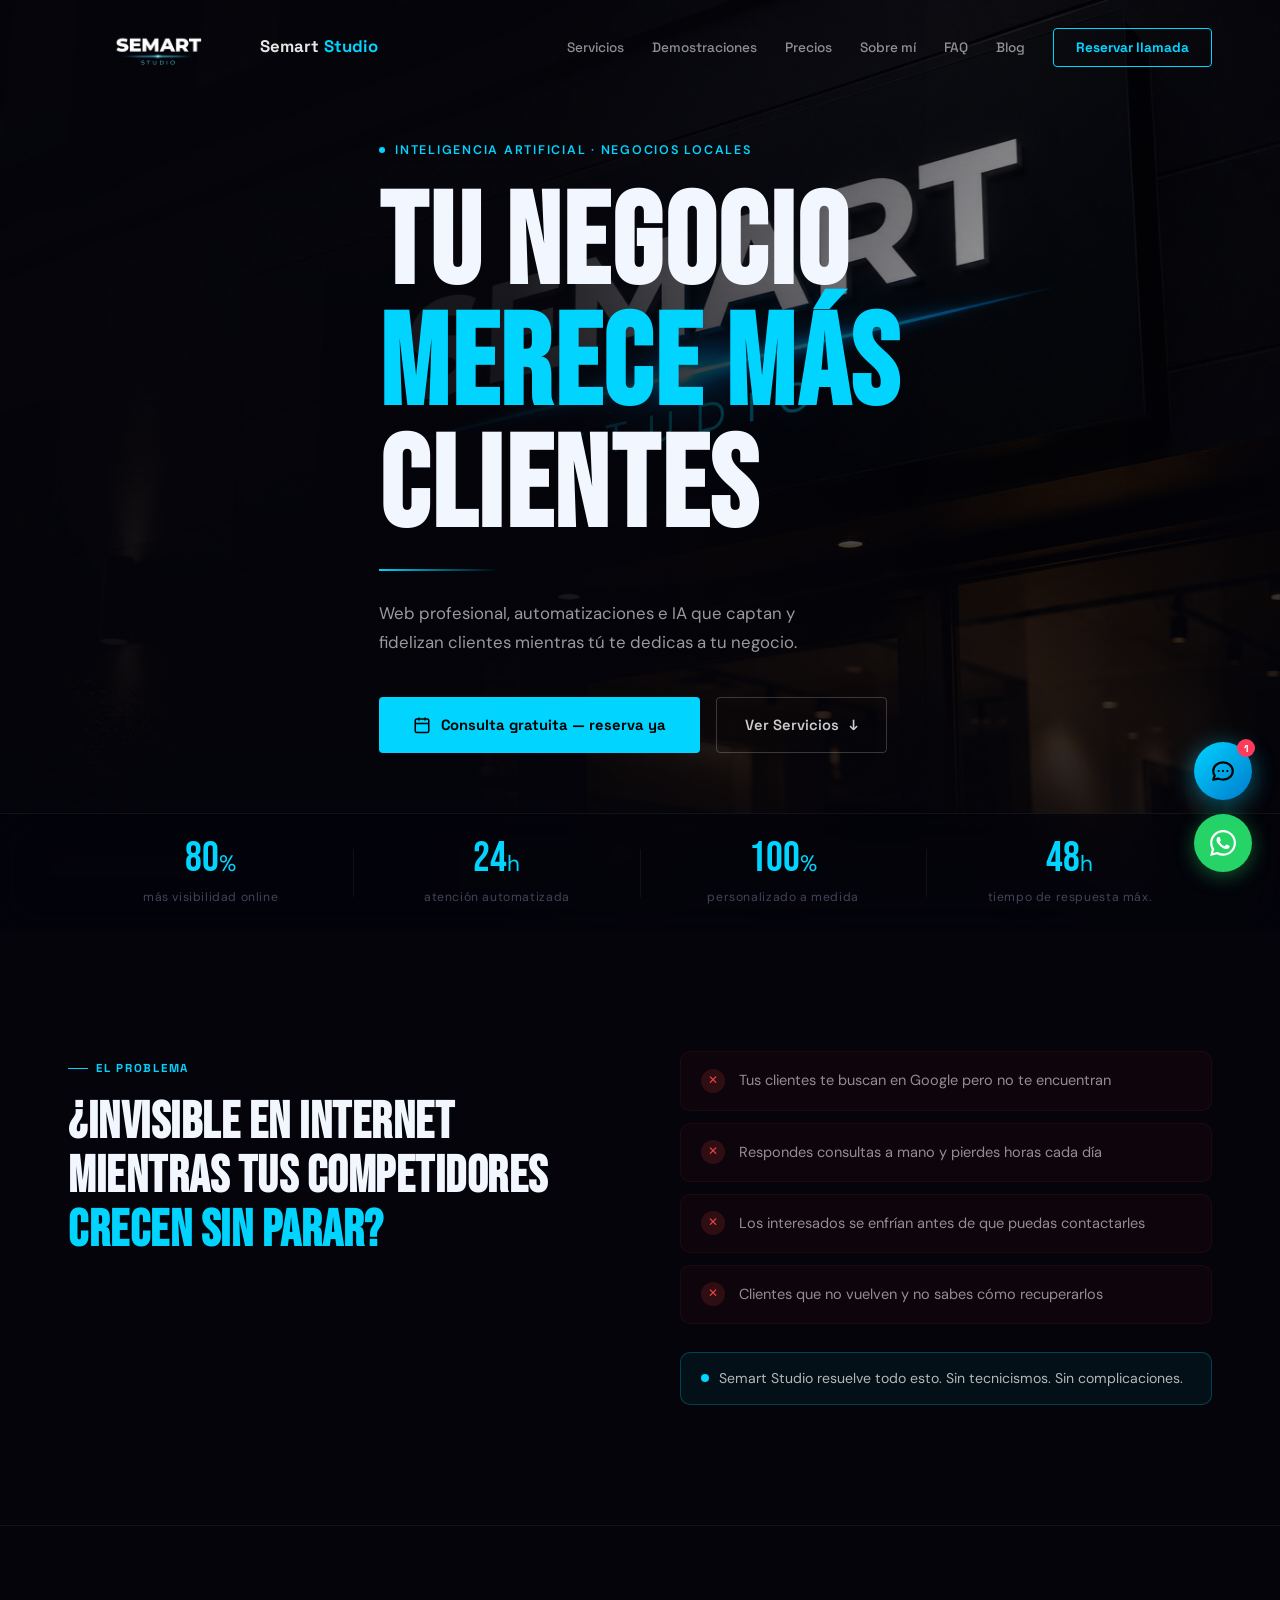
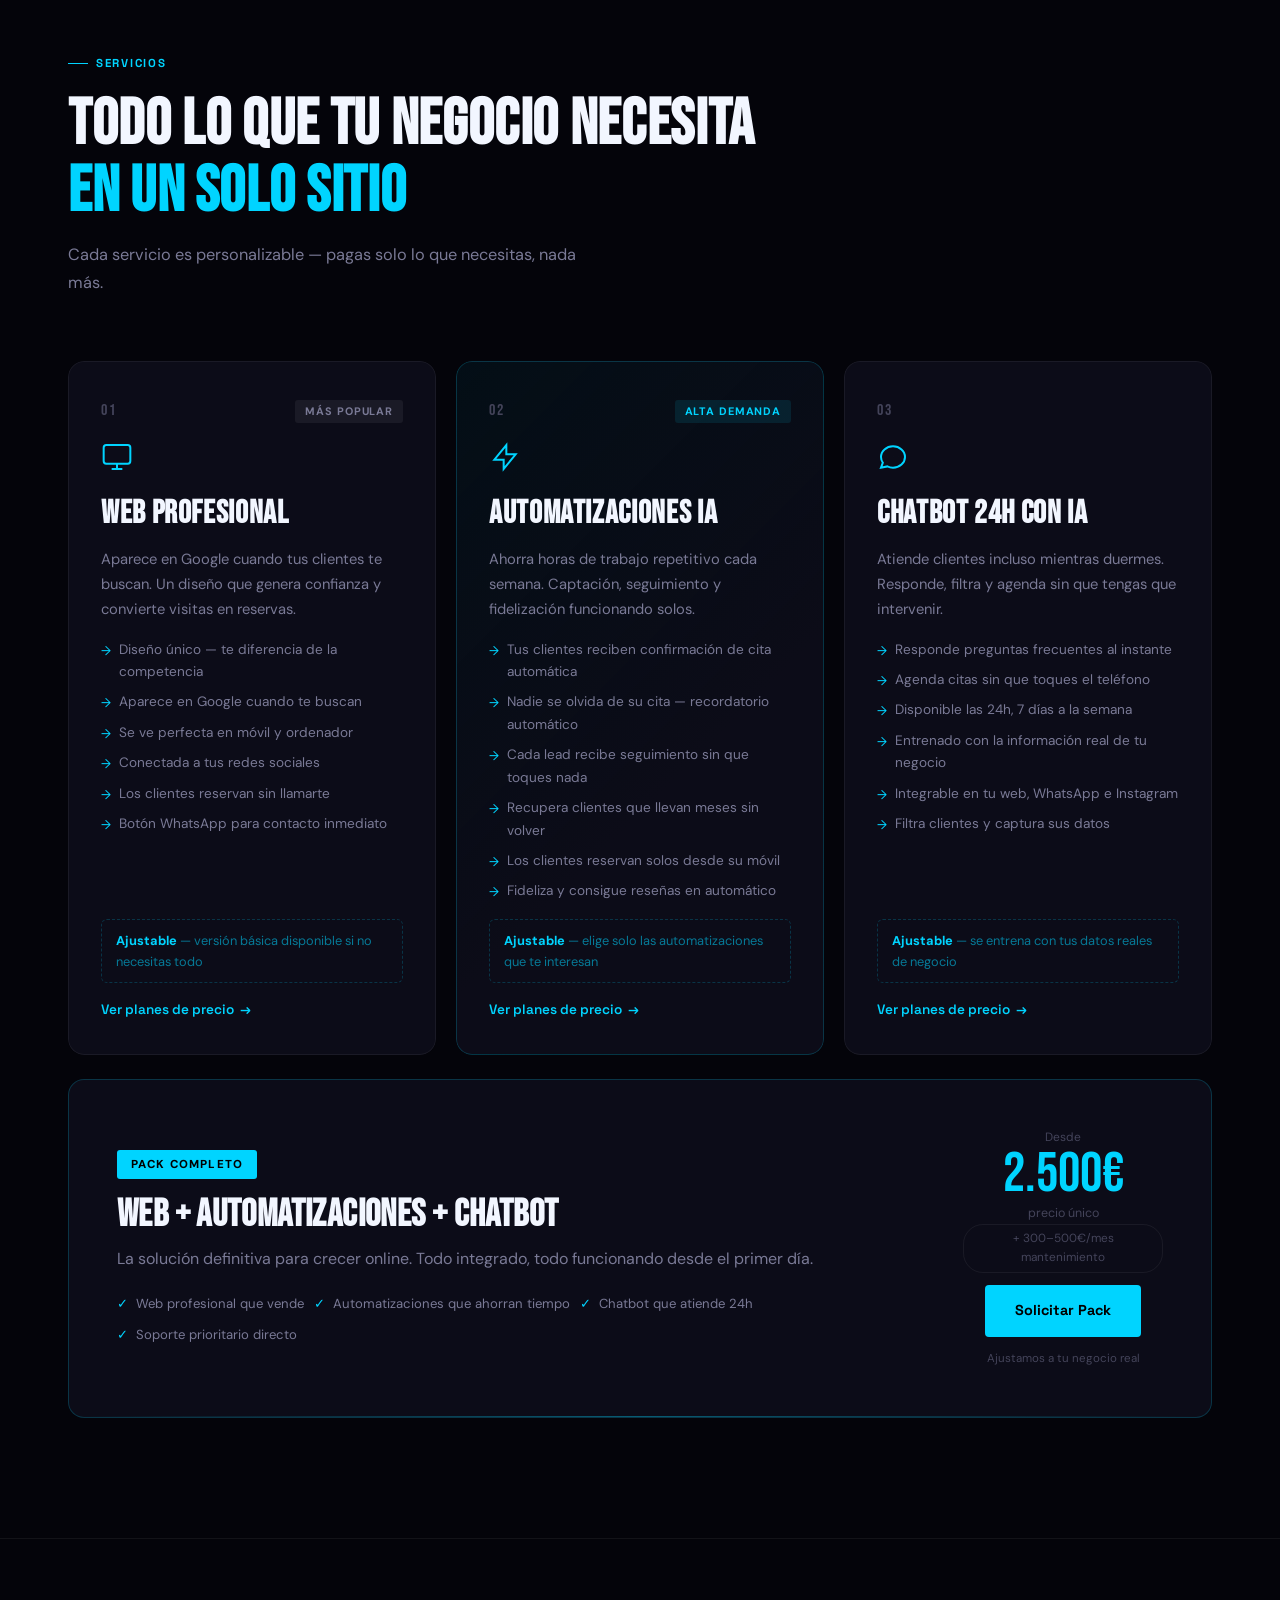
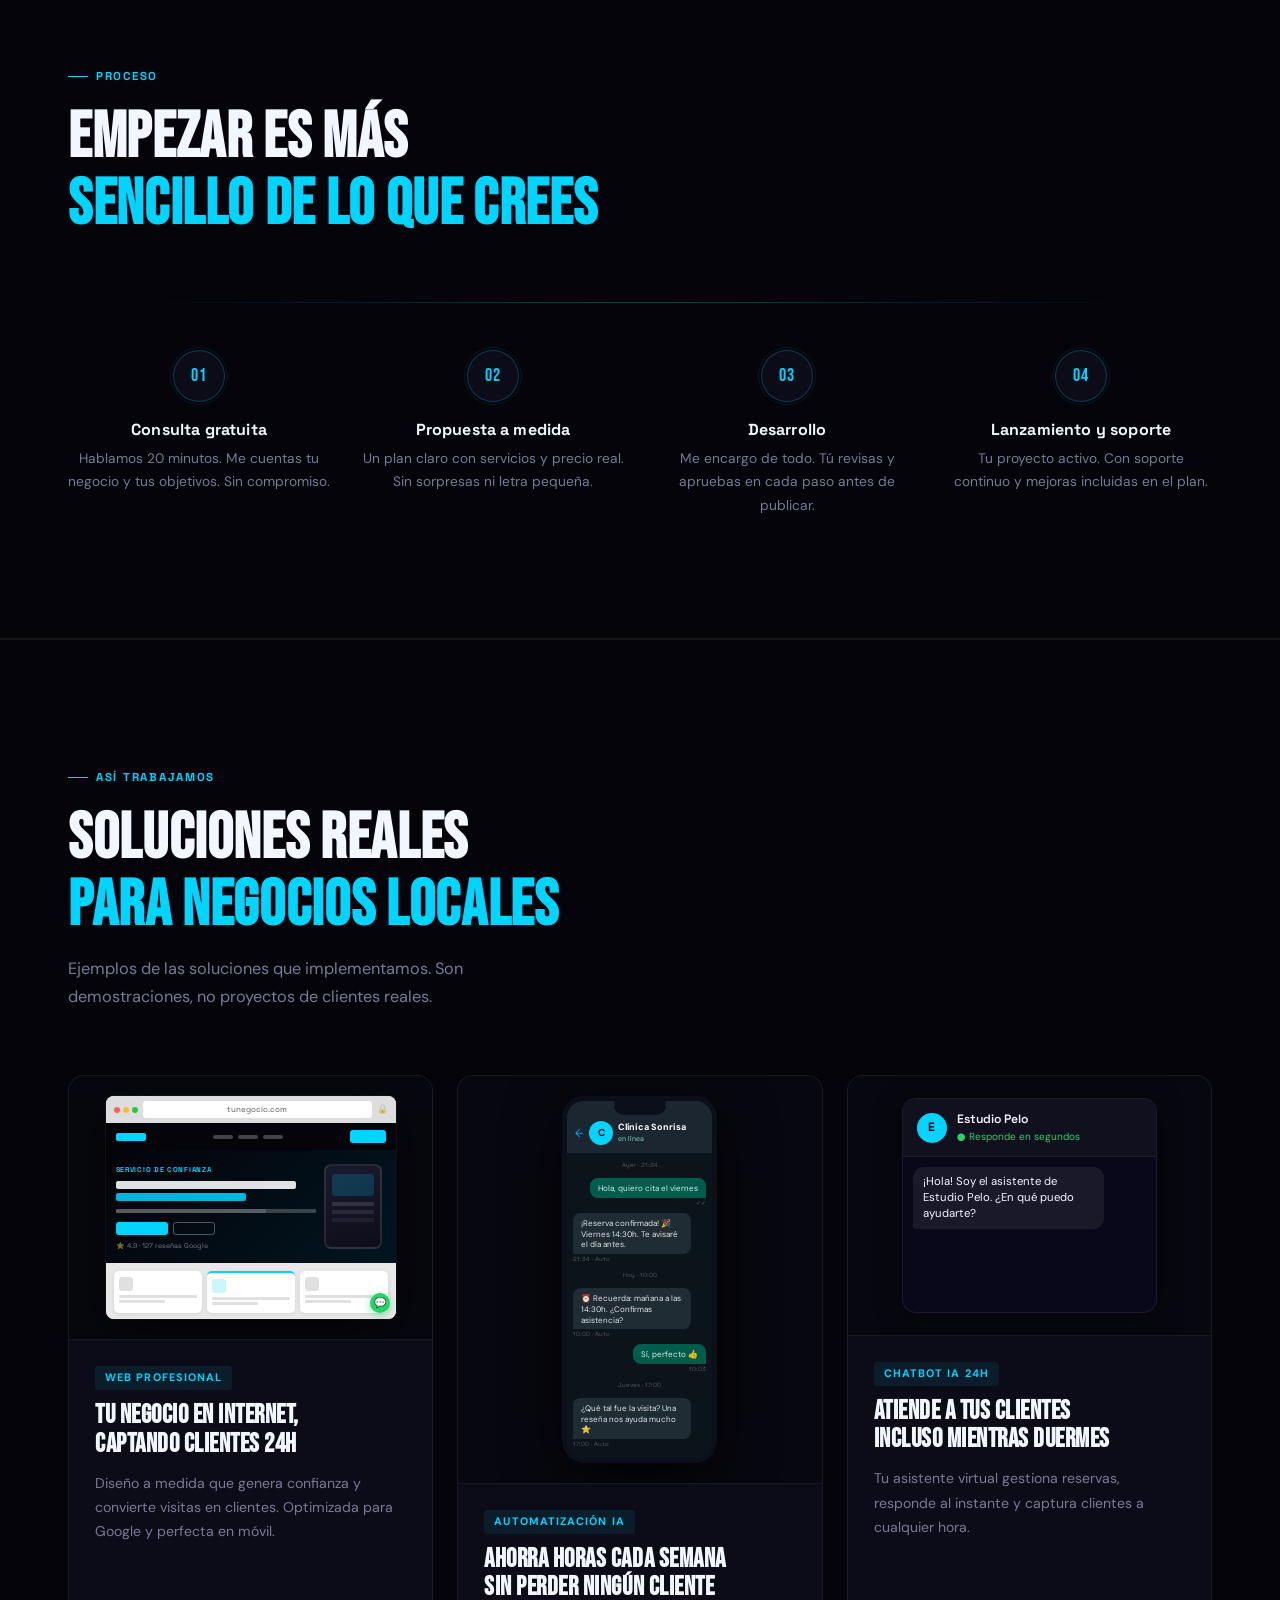
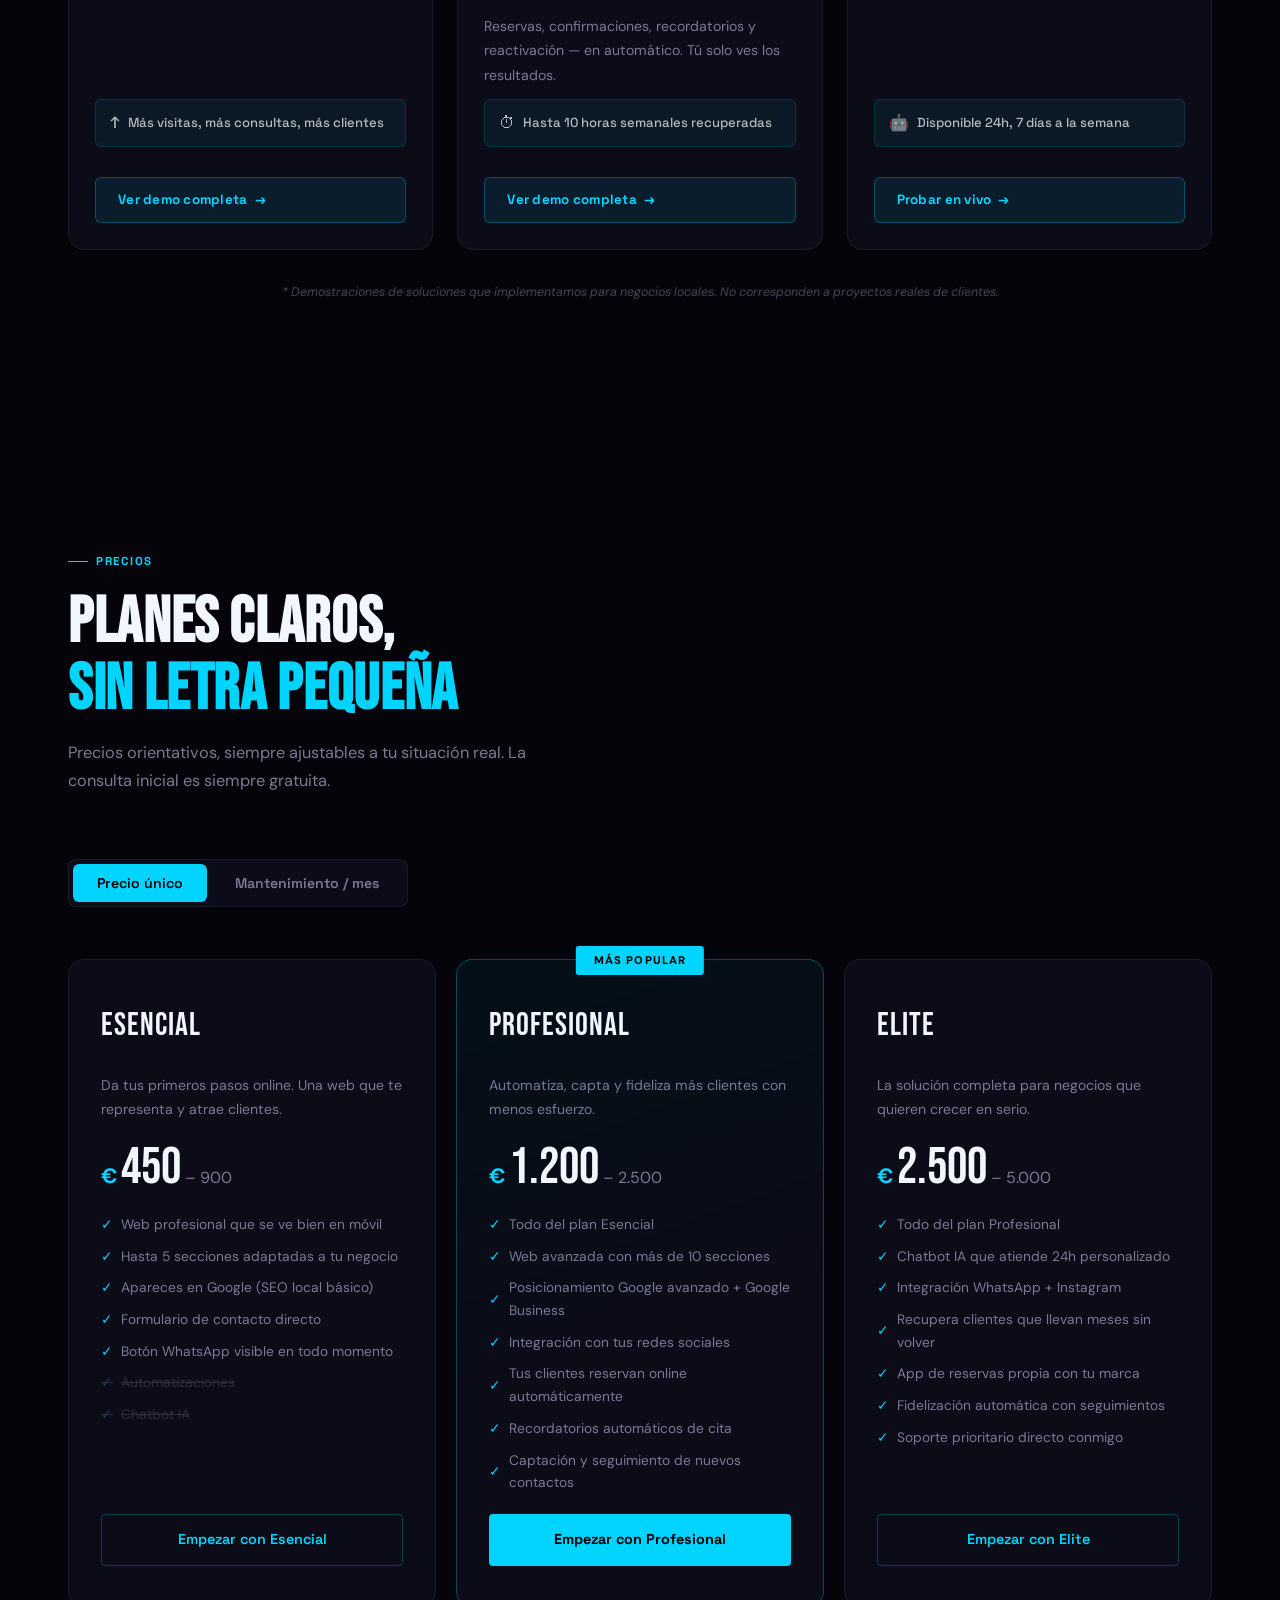
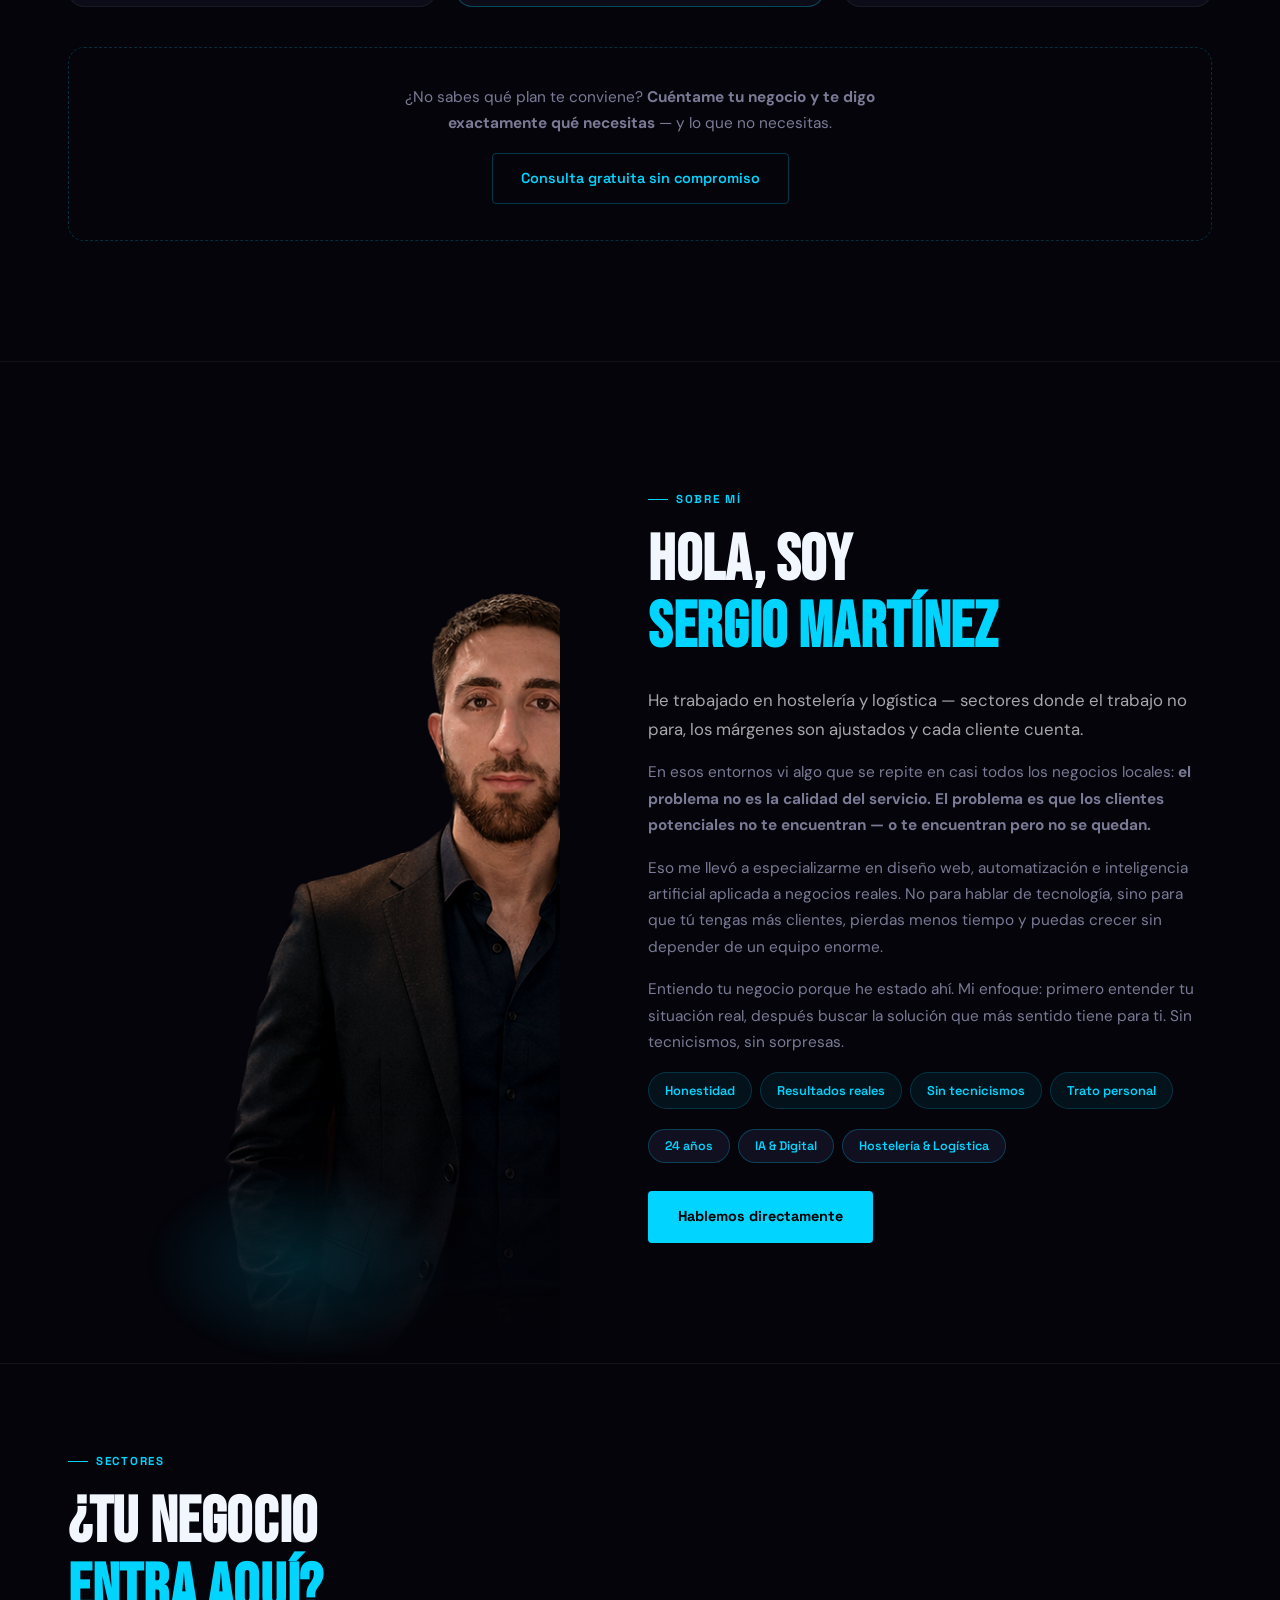
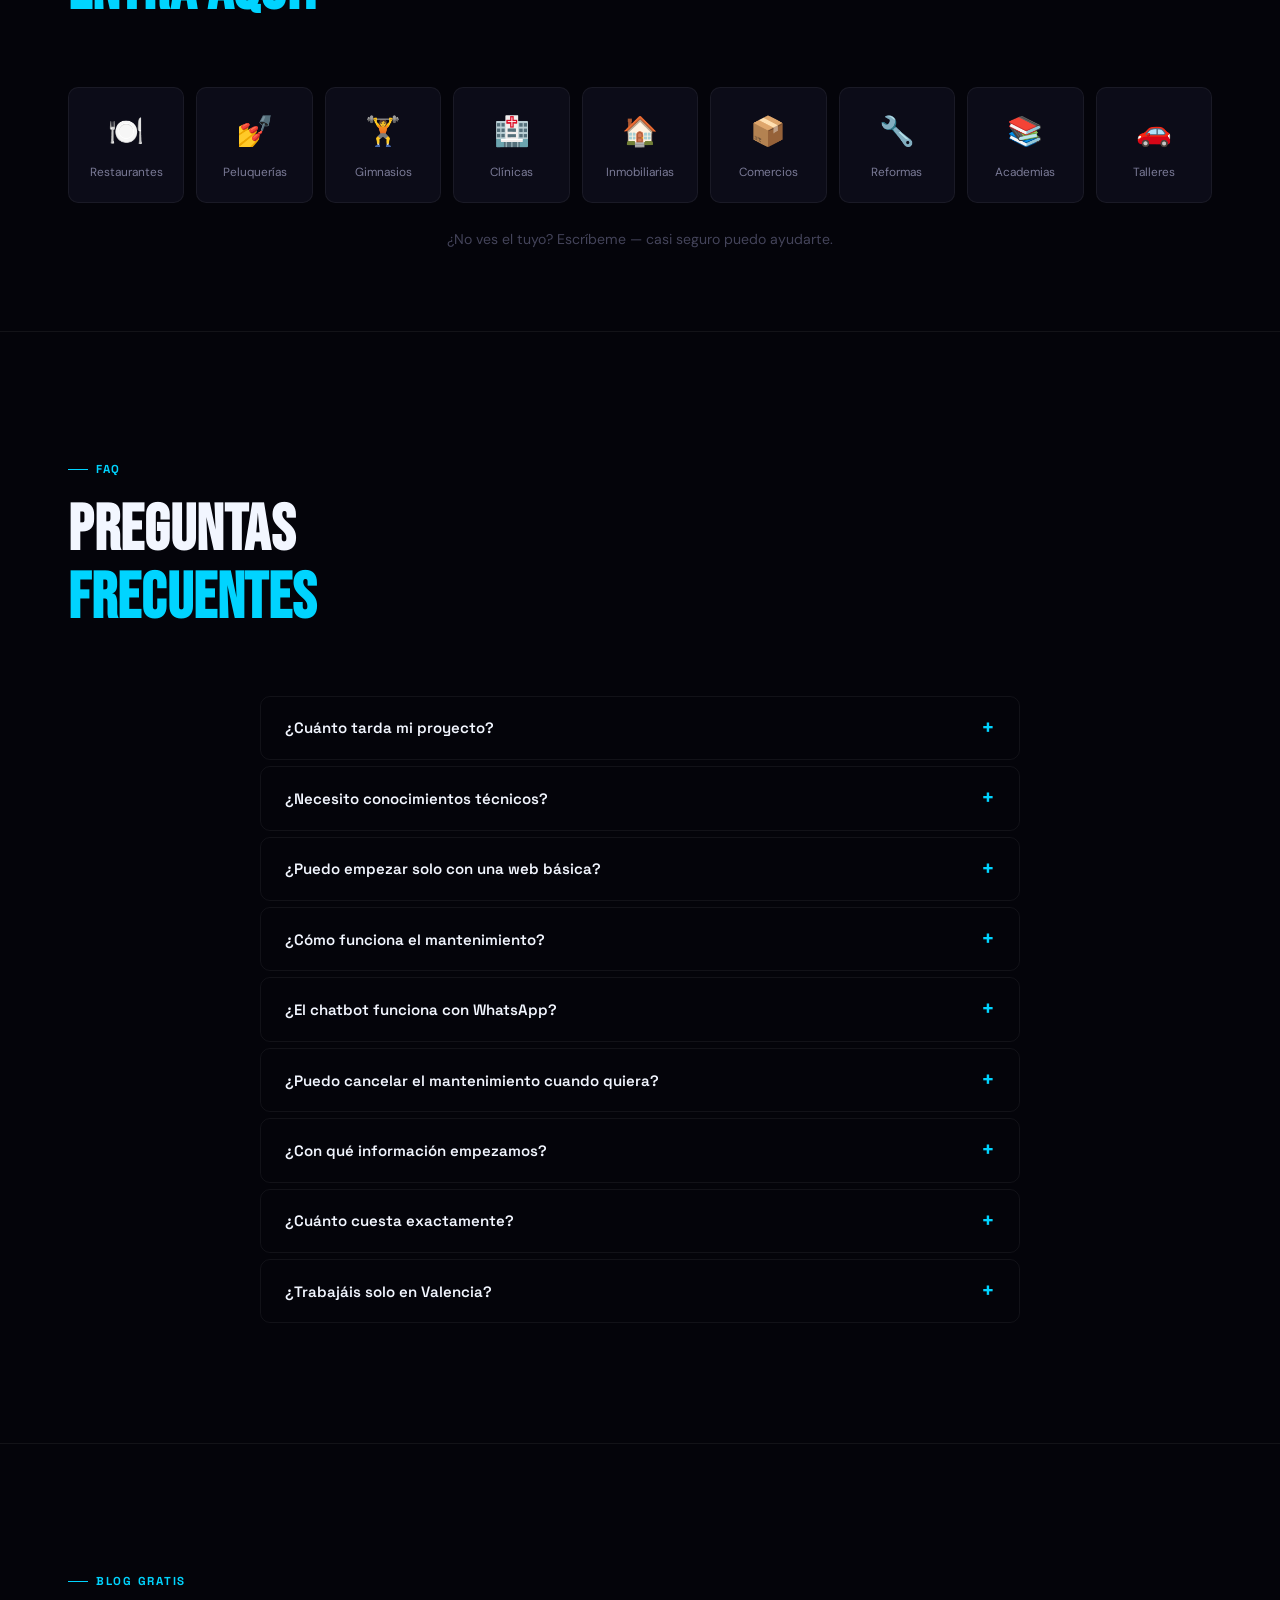
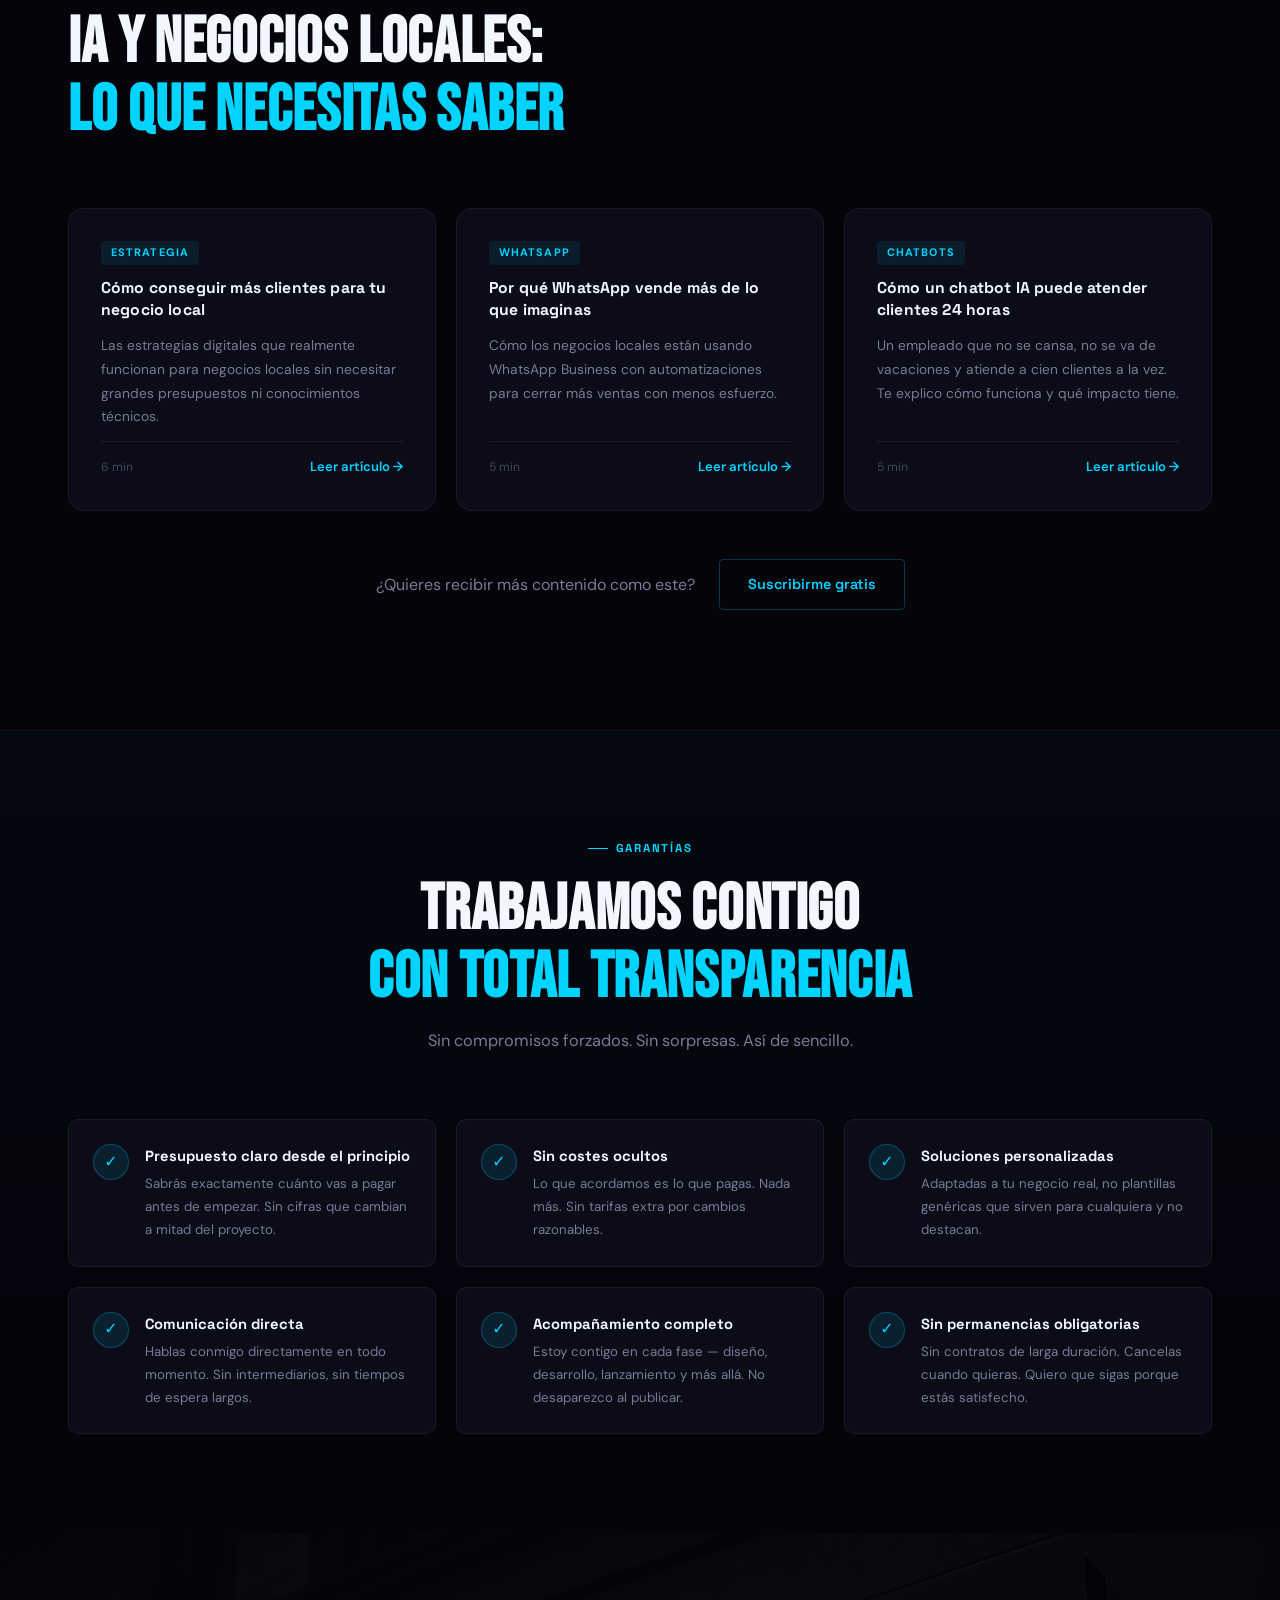
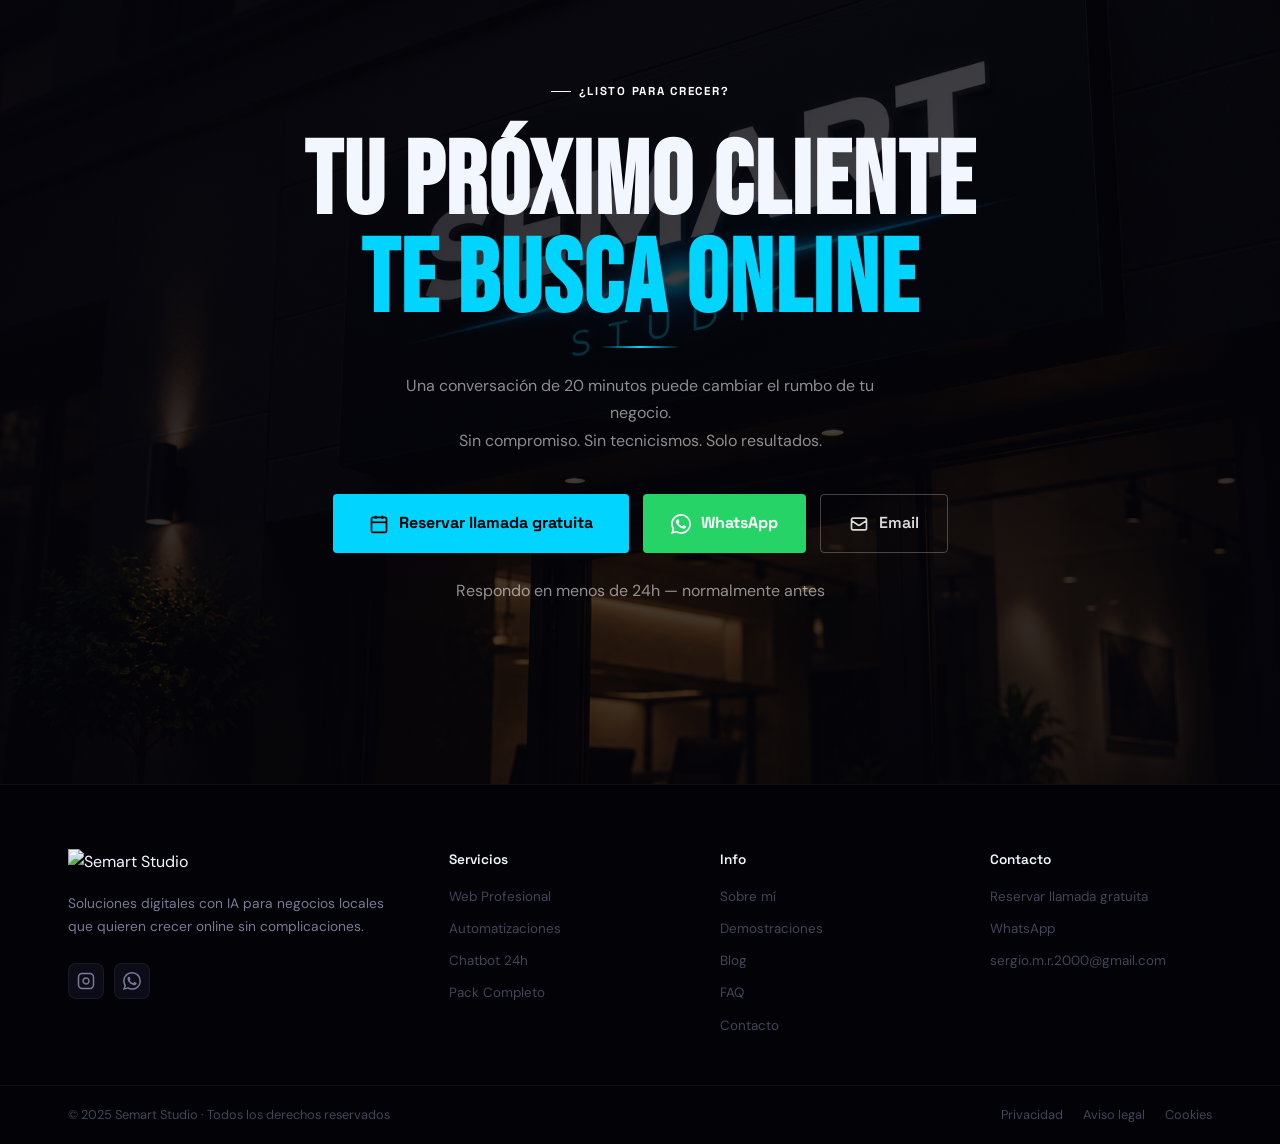
==== commit edb1875d: "Mejoras visuales demos, chatbot flotante, paginas demo individuales, foto sobre-mi y CTA final" ====
--- a/index.html
+++ b/index.html
@@ -368,80 +368,104 @@
         <!-- Demo 1: Web Profesional -->
         <div class="demo-card reveal">
           <div class="demo-mockup" aria-hidden="true">
-            <div class="browser-mock">
-              <div class="browser-bar">
-                <span class="b-dot"></span><span class="b-dot"></span><span class="b-dot"></span>
-                <div class="b-url">tunegocio.com</div>
+            <div class="bm2">
+              <div class="bm2-bar">
+                <div class="bm2-dots"><i></i><i></i><i></i></div>
+                <div class="bm2-addr">tunegocio.com</div>
+                <span class="bm2-lock">🔒</span>
               </div>
-              <div class="browser-content">
-                <div class="bc-hero-block">
-                  <div class="bc-hero-text">
-                    <div class="bc-title"></div>
-                    <div class="bc-sub"></div>
-                    <div class="bc-btn"></div>
+              <div class="bm2-nav-strip">
+                <div class="bm2-nav-logo"></div>
+                <div class="bm2-nav-links"><i></i><i></i><i></i></div>
+                <div class="bm2-nav-btn"></div>
+              </div>
+              <div class="bm2-hero-strip">
+                <div class="bm2-hero-left">
+                  <div class="bm2-tag-sm">Servicio de confianza</div>
+                  <div class="bm2-h1a"></div>
+                  <div class="bm2-h1b"></div>
+                  <div class="bm2-para"></div>
+                  <div class="bm2-ctas">
+                    <div class="bm2-btn-fill"></div>
+                    <div class="bm2-btn-out"></div>
                   </div>
+                  <div class="bm2-rating-sm">⭐ 4.9 · 127 reseñas Google</div>
                 </div>
-                <div class="bc-services-row">
-                  <div class="bc-svc-item"></div>
-                  <div class="bc-svc-item"></div>
-                  <div class="bc-svc-item"></div>
-                </div>
-                <div class="bc-contact-row">
-                  <div class="bc-contact-item"></div>
-                  <div class="bc-contact-item bc-contact-wide"></div>
+                <div class="bm2-hero-right">
+                  <div class="bm2-phone-preview"></div>
                 </div>
               </div>
+              <div class="bm2-cards-strip">
+                <div class="bm2-card"><div class="bm2-card-icon"></div><div class="bm2-card-line"></div><div class="bm2-card-line sm"></div></div>
+                <div class="bm2-card bm2-card-accent"><div class="bm2-card-icon"></div><div class="bm2-card-line"></div><div class="bm2-card-line sm"></div></div>
+                <div class="bm2-card"><div class="bm2-card-icon"></div><div class="bm2-card-line"></div><div class="bm2-card-line sm"></div></div>
+              </div>
+              <div class="bm2-wa-badge">💬</div>
             </div>
           </div>
           <div class="demo-info">
             <span class="demo-tag">Web Profesional</span>
             <h3>Tu negocio en internet,<br/>captando clientes 24h</h3>
-            <p>Diseño a medida que genera confianza y convierte visitantes en clientes. Optimizada para aparecer en Google cuando te buscan.</p>
+            <p>Diseño a medida que genera confianza y convierte visitas en clientes. Optimizada para Google y perfecta en móvil.</p>
             <div class="demo-benefit">
               <span class="db-icon" aria-hidden="true">↑</span>
               <span>Más visitas, más consultas, más clientes</span>
             </div>
+            <a href="demos/web-profesional.html" class="demo-link-btn">Ver demo completa <span aria-hidden="true">→</span></a>
           </div>
         </div>
 
         <!-- Demo 2: Automatización -->
         <div class="demo-card reveal">
-          <div class="demo-mockup demo-mockup-auto" aria-hidden="true">
-            <div class="auto-flow" id="autoFlow">
-              <div class="af-step">
-                <div class="af-icon">📅</div>
-                <div class="af-label">Nueva reserva recibida</div>
-              </div>
-              <div class="af-arrow">↓</div>
-              <div class="af-step">
-                <div class="af-icon">✅</div>
-                <div class="af-label">Confirmación automática</div>
-              </div>
-              <div class="af-arrow">↓</div>
-              <div class="af-step">
-                <div class="af-icon">🔔</div>
-                <div class="af-label">Recordatorio 24h antes</div>
-              </div>
-              <div class="af-arrow">↓</div>
-              <div class="af-step">
-                <div class="af-icon">💬</div>
-                <div class="af-label">Seguimiento posterior</div>
-              </div>
-              <div class="af-arrow">↓</div>
-              <div class="af-step">
-                <div class="af-icon">⭐</div>
-                <div class="af-label">Solicitud de reseña</div>
+          <div class="demo-mockup demo-mockup-phone" aria-hidden="true">
+            <div class="phone-v2">
+              <div class="ph-notch"></div>
+              <div class="ph-screen">
+                <div class="ph-wa-head">
+                  <div class="ph-back">←</div>
+                  <div class="ph-av">C</div>
+                  <div class="ph-info">
+                    <span class="ph-name">Clínica Sonrisa</span>
+                    <span class="ph-status">en línea</span>
+                  </div>
+                </div>
+                <div class="ph-wa-body">
+                  <div class="ph-day">Ayer · 21:34</div>
+                  <div class="ph-msg ph-out">
+                    <span>Hola, quiero cita el viernes</span>
+                    <em>✓✓</em>
+                  </div>
+                  <div class="ph-msg ph-in">
+                    <span>¡Reserva confirmada! 🎉 Viernes 14:30h. Te avisaré el día antes.</span>
+                    <em>21:34 · Auto</em>
+                  </div>
+                  <div class="ph-day">Hoy · 10:00</div>
+                  <div class="ph-msg ph-in">
+                    <span>⏰ Recuerda: mañana a las 14:30h. ¿Confirmas asistencia?</span>
+                    <em>10:00 · Auto</em>
+                  </div>
+                  <div class="ph-msg ph-out">
+                    <span>Sí, perfecto 👍</span>
+                    <em>10:03</em>
+                  </div>
+                  <div class="ph-day">Jueves · 17:00</div>
+                  <div class="ph-msg ph-in">
+                    <span>¿Qué tal fue la visita? Una reseña nos ayuda mucho ⭐</span>
+                    <em>17:00 · Auto</em>
+                  </div>
+                </div>
               </div>
             </div>
           </div>
           <div class="demo-info">
             <span class="demo-tag">Automatización IA</span>
             <h3>Ahorra horas cada semana<br/>sin perder ningún cliente</h3>
-            <p>Todo el proceso de reserva, confirmación y seguimiento funciona solo. Tú te dedicas a lo que sabes hacer, el sistema hace el resto.</p>
+            <p>Reservas, confirmaciones, recordatorios y reactivación — en automático. Tú solo ves los resultados.</p>
             <div class="demo-benefit">
               <span class="db-icon" aria-hidden="true">⏱</span>
               <span>Hasta 10 horas semanales recuperadas</span>
             </div>
+            <a href="demos/automatizacion.html" class="demo-link-btn">Ver demo completa <span aria-hidden="true">→</span></a>
           </div>
         </div>
 
@@ -450,10 +474,10 @@
           <div class="demo-mockup" aria-hidden="true">
             <div class="chat-mock">
               <div class="chat-header">
-                <div class="chat-avatar">S</div>
+                <div class="chat-avatar">E</div>
                 <div class="chat-hinfo">
-                  <span class="chat-name">Asistente Virtual</span>
-                  <span class="chat-status">● En línea ahora</span>
+                  <span class="chat-name">Estudio Pelo</span>
+                  <span class="chat-status">● Responde en segundos</span>
                 </div>
               </div>
               <div class="chat-body" id="chatBody"></div>
@@ -462,11 +486,12 @@
           <div class="demo-info">
             <span class="demo-tag">Chatbot IA 24h</span>
             <h3>Atiende a tus clientes<br/>incluso mientras duermes</h3>
-            <p>Tu asistente virtual responde preguntas, gestiona reservas y captura clientes potenciales a cualquier hora del día.</p>
+            <p>Tu asistente virtual gestiona reservas, responde al instante y captura clientes a cualquier hora.</p>
             <div class="demo-benefit">
               <span class="db-icon" aria-hidden="true">🤖</span>
               <span>Disponible 24h, 7 días a la semana</span>
             </div>
+            <a href="demos/chatbot.html" class="demo-link-btn">Probar en vivo <span aria-hidden="true">→</span></a>
           </div>
         </div>
 
@@ -788,7 +813,7 @@
   <!-- ===== CTA FINAL ===== -->
   <section class="cta-final" id="contacto" aria-label="Contacto y llamada a la acción">
     <div class="cta-bg-img" aria-hidden="true">
-      <img src="img/sergio-fachada.png" alt="" loading="lazy" />
+      <img src="img/fachada.png" alt="" loading="lazy" />
       <div class="cta-overlay"></div>
     </div>
     <div class="container cta-inner">
@@ -866,6 +891,35 @@
     </div>
   </footer>
 
+  <!-- Chatbot flotante -->
+  <div class="bot-float-wrap" id="botFloatWrap">
+    <div class="bot-window" id="botWindow" aria-label="Chat con Semart Studio" role="dialog" aria-hidden="true">
+      <div class="bot-win-head">
+        <div class="bot-win-meta">
+          <div class="bot-win-av">S</div>
+          <div>
+            <strong>Semart Studio</strong>
+            <span class="bot-win-status">● Responde en segundos</span>
+          </div>
+        </div>
+        <button class="bot-win-close" id="botClose" aria-label="Cerrar chat">✕</button>
+      </div>
+      <div class="bot-win-body" id="botWinBody"></div>
+      <div class="bot-win-footer">
+        <input type="text" id="botInput" class="bot-input" placeholder="Escribe tu pregunta..." autocomplete="off" maxlength="200" />
+        <button id="botSend" class="bot-send" aria-label="Enviar mensaje">
+          <svg width="18" height="18" fill="none" viewBox="0 0 24 24" stroke="currentColor" stroke-width="2.5" aria-hidden="true"><path stroke-linecap="round" stroke-linejoin="round" d="M22 2L11 13M22 2L15 22l-4-9-9-4 20-7z"/></svg>
+        </button>
+      </div>
+    </div>
+    <button class="bot-trigger" id="botTrigger" aria-label="Abrir chat con Semart Studio" aria-expanded="false">
+      <svg class="bot-icon-chat" width="26" height="26" fill="none" viewBox="0 0 24 24" stroke="currentColor" stroke-width="2" aria-hidden="true"><path stroke-linecap="round" stroke-linejoin="round" d="M8 12h.01M12 12h.01M16 12h.01M21 12c0 4.418-4.03 8-9 8a9.863 9.863 0 01-4.255-.949L3 20l1.395-3.72C3.512 15.042 3 13.574 3 12c0-4.418 4.03-8 9-8s9 3.582 9 8z"/></svg>
+      <svg class="bot-icon-close" width="22" height="22" fill="none" viewBox="0 0 24 24" stroke="currentColor" stroke-width="2.5" aria-hidden="true"><path stroke-linecap="round" stroke-linejoin="round" d="M6 18L18 6M6 6l12 12"/></svg>
+      <span class="bot-badge" id="botBadge">1</span>
+      <span class="bot-tooltip">¿Tienes dudas? ¡Pregúntame!</span>
+    </button>
+  </div>
+
   <!-- WhatsApp flotante -->
   <a href="https://wa.me/34XXXXXXXXX?text=Hola%20Sergio%2C%20me%20interesa%20saber%20m%C3%A1s%20sobre%20Semart%20Studio" class="wa-float" target="_blank" rel="noopener noreferrer" aria-label="Contactar por WhatsApp">
     <svg xmlns="http://www.w3.org/2000/svg" width="26" height="26" viewBox="0 0 24 24" fill="white" aria-hidden="true"><path d="M17.472 14.382c-.297-.149-1.758-.867-2.03-.967-.273-.099-.471-.148-.67.15-.197.297-.767.966-.94 1.164-.173.199-.347.223-.644.075-.297-.15-1.255-.463-2.39-1.475-.883-.788-1.48-1.761-1.653-2.059-.173-.297-.018-.458.13-.606.134-.133.298-.347.446-.52.149-.174.198-.298.298-.497.099-.198.05-.371-.025-.52-.075-.149-.669-1.612-.916-2.207-.242-.579-.487-.5-.669-.51-.173-.008-.371-.01-.57-.01-.198 0-.52.074-.792.372-.272.297-1.04 1.016-1.04 2.479 0 1.462 1.065 2.875 1.213 3.074.149.198 2.096 3.2 5.077 4.487.709.306 1.262.489 1.694.625.712.227 1.36.195 1.871.118.571-.085 1.758-.719 2.006-1.413.248-.694.248-1.289.173-1.413-.074-.124-.272-.198-.57-.347m-5.421 7.403h-.004a9.87 9.87 0 01-5.031-1.378l-.361-.214-3.741.982.998-3.648-.235-.374a9.86 9.86 0 01-1.51-5.26c.001-5.45 4.436-9.884 9.888-9.884 2.64 0 5.122 1.03 6.988 2.898a9.825 9.825 0 012.893 6.994c-.003 5.45-4.437 9.884-9.885 9.884m8.413-18.297A11.815 11.815 0 0012.05 0C5.495 0 .16 5.335.157 11.892c0 2.096.547 4.142 1.588 5.945L.057 24l6.305-1.654a11.882 11.882 0 005.683 1.448h.005c6.554 0 11.89-5.335 11.893-11.893a11.821 11.821 0 00-3.48-8.413z"/></svg>
--- a/styles.css
+++ b/styles.css
@@ -1093,8 +1093,8 @@
   position: absolute;
   left: calc((100vw - var(--max-w)) / 2);
   bottom: 0;
-  top: -40px;
-  width: 440px;
+  top: -60px;
+  width: 520px;
   z-index: 2;
   pointer-events: none;
 }
@@ -1102,7 +1102,7 @@
   width: 100%;
   height: 100%;
   object-fit: cover;
-  object-position: top center;
+  object-position: 20% top;
   display: block;
   filter: brightness(1) contrast(1.05) saturate(0.92);
   mask-image: linear-gradient(180deg, black 70%, transparent 100%);
@@ -1117,7 +1117,7 @@
 }
 .about-grid {
   display: grid;
-  grid-template-columns: 420px 1fr;
+  grid-template-columns: 500px 1fr;
   gap: 80px;
   align-items: center;
   position: relative;
@@ -1586,3 +1586,503 @@
   .garantias-grid { grid-template-columns: 1fr; }
   .pack-card { padding: 28px 20px; }
 }
+
+/* ===== BROWSER MOCKUP V2 ===== */
+.bm2 {
+  width: 100%;
+  max-width: 290px;
+  margin: 0 auto;
+  background: #f0f0f0;
+  border-radius: 8px;
+  overflow: hidden;
+  box-shadow: 0 12px 48px rgba(0,0,0,0.65), 0 0 0 1px rgba(255,255,255,0.06);
+  position: relative;
+}
+.bm2-bar {
+  background: #ddd;
+  padding: 5px 8px;
+  display: flex;
+  align-items: center;
+  gap: 5px;
+}
+.bm2-dots { display: flex; gap: 3px; }
+.bm2-dots i { display: block; width: 6px; height: 6px; border-radius: 50%; }
+.bm2-dots i:nth-child(1) { background: #ff5f57; }
+.bm2-dots i:nth-child(2) { background: #febc2e; }
+.bm2-dots i:nth-child(3) { background: #28c840; }
+.bm2-addr {
+  flex: 1;
+  text-align: center;
+  font-size: 8px;
+  color: #555;
+  background: white;
+  border-radius: 3px;
+  padding: 2px 6px;
+  font-family: 'Space Grotesk', sans-serif;
+}
+.bm2-lock { font-size: 9px; opacity: 0.5; }
+.bm2-nav-strip {
+  background: #04040A;
+  padding: 7px 10px;
+  display: flex;
+  align-items: center;
+  gap: 8px;
+}
+.bm2-nav-logo { width: 30px; height: 8px; background: var(--cyan); border-radius: 2px; }
+.bm2-nav-links { display: flex; gap: 5px; flex: 1; justify-content: center; }
+.bm2-nav-links i { display: block; width: 20px; height: 4px; background: rgba(255,255,255,0.25); border-radius: 2px; }
+.bm2-nav-btn { width: 36px; height: 13px; background: var(--cyan); border-radius: 3px; }
+.bm2-hero-strip {
+  background: linear-gradient(135deg, #04040A 0%, #011520 100%);
+  padding: 14px 10px 12px;
+  display: flex;
+  gap: 8px;
+  align-items: flex-start;
+}
+.bm2-hero-left { flex: 1; }
+.bm2-tag-sm {
+  font-size: 7px;
+  color: var(--cyan);
+  font-weight: 700;
+  letter-spacing: 0.1em;
+  text-transform: uppercase;
+  margin-bottom: 5px;
+  font-family: 'Space Grotesk', sans-serif;
+}
+.bm2-h1a { height: 8px; background: rgba(255,255,255,0.88); border-radius: 2px; margin-bottom: 4px; width: 90%; }
+.bm2-h1b { height: 8px; background: rgba(0,212,255,0.85); border-radius: 2px; margin-bottom: 8px; width: 65%; }
+.bm2-para {
+  height: 4px;
+  background: rgba(255,255,255,0.22);
+  border-radius: 1px;
+  margin-bottom: 3px;
+  width: 100%;
+}
+.bm2-para::after {
+  content: '';
+  display: block;
+  height: 4px;
+  background: rgba(255,255,255,0.15);
+  border-radius: 1px;
+  margin-top: 3px;
+  width: 75%;
+}
+.bm2-ctas { display: flex; gap: 5px; margin-top: 9px; margin-bottom: 5px; }
+.bm2-btn-fill { height: 13px; width: 52px; background: var(--cyan); border-radius: 3px; }
+.bm2-btn-out { height: 13px; width: 42px; border: 1px solid rgba(255,255,255,0.3); border-radius: 3px; }
+.bm2-rating-sm {
+  font-size: 7px;
+  color: rgba(255,255,255,0.45);
+  font-family: 'Space Grotesk', sans-serif;
+}
+.bm2-hero-right { width: 62px; flex-shrink: 0; }
+.bm2-phone-preview {
+  width: 58px;
+  height: 85px;
+  background: linear-gradient(160deg, #1a1a2e, #0d0d1a);
+  border-radius: 7px;
+  border: 2px solid rgba(255,255,255,0.1);
+  position: relative;
+  overflow: hidden;
+}
+.bm2-phone-preview::before {
+  content: '';
+  position: absolute;
+  top: 8px; left: 6px; right: 6px;
+  height: 22px;
+  background: rgba(0,212,255,0.18);
+  border-radius: 3px;
+}
+.bm2-phone-preview::after {
+  content: '';
+  position: absolute;
+  top: 36px; left: 6px; right: 6px;
+  height: 4px;
+  background: rgba(255,255,255,0.12);
+  border-radius: 1px;
+  box-shadow: 0 8px 0 rgba(255,255,255,0.09), 0 16px 0 rgba(255,255,255,0.06);
+}
+.bm2-cards-strip {
+  background: #e8e8e8;
+  padding: 8px 8px 6px;
+  display: grid;
+  grid-template-columns: repeat(3, 1fr);
+  gap: 5px;
+}
+.bm2-card {
+  background: white;
+  border-radius: 5px;
+  padding: 6px 5px;
+  box-shadow: 0 1px 4px rgba(0,0,0,0.09);
+}
+.bm2-card-accent { border-top: 2px solid var(--cyan); }
+.bm2-card-icon { width: 14px; height: 14px; background: #e0e0e0; border-radius: 3px; margin-bottom: 4px; }
+.bm2-card-accent .bm2-card-icon { background: rgba(0,212,255,0.2); }
+.bm2-card-line { height: 3px; background: #e0e0e0; border-radius: 1px; margin-bottom: 2px; }
+.bm2-card-line.sm { width: 60%; }
+.bm2-wa-badge {
+  position: absolute;
+  bottom: 6px; right: 6px;
+  width: 20px; height: 20px;
+  background: #25D366;
+  border-radius: 50%;
+  display: flex;
+  align-items: center;
+  justify-content: center;
+  font-size: 10px;
+  box-shadow: 0 2px 8px rgba(37,211,102,0.5);
+}
+
+/* ===== PHONE MOCKUP V2 (WA) ===== */
+.demo-mockup-phone {
+  align-items: center;
+  justify-content: center;
+}
+.phone-v2 {
+  width: 155px;
+  background: #111827;
+  border-radius: 22px;
+  border: 5px solid #0a0f1a;
+  overflow: hidden;
+  box-shadow: 0 16px 56px rgba(0,0,0,0.75), inset 0 0 0 1px rgba(255,255,255,0.05);
+  position: relative;
+}
+.ph-notch {
+  position: absolute;
+  top: 0; left: 50%;
+  transform: translateX(-50%);
+  width: 52px; height: 14px;
+  background: #0a0f1a;
+  border-radius: 0 0 10px 10px;
+  z-index: 2;
+}
+.ph-screen { min-height: 225px; overflow: hidden; }
+.ph-wa-head {
+  background: #1B2631;
+  padding: 20px 8px 8px;
+  display: flex;
+  align-items: center;
+  gap: 5px;
+}
+.ph-back { color: #00AEFF; font-size: 11px; }
+.ph-av {
+  width: 24px; height: 24px;
+  border-radius: 50%;
+  background: var(--cyan);
+  color: #000;
+  font-size: 10px;
+  font-weight: 700;
+  display: flex;
+  align-items: center;
+  justify-content: center;
+  flex-shrink: 0;
+}
+.ph-info { display: flex; flex-direction: column; }
+.ph-name { font-size: 9px; color: white; font-weight: 700; line-height: 1.2; }
+.ph-status { font-size: 7px; color: #76d7c4; }
+.ph-wa-body {
+  padding: 6px 6px 8px;
+  display: flex;
+  flex-direction: column;
+  gap: 4px;
+  background: #0B141A;
+  min-height: 170px;
+}
+.ph-day {
+  text-align: center;
+  font-size: 6px;
+  color: rgba(255,255,255,0.3);
+  padding: 2px 0 3px;
+  font-family: 'Space Grotesk', sans-serif;
+}
+.ph-msg {
+  display: flex;
+  flex-direction: column;
+  gap: 1px;
+  max-width: 88%;
+}
+.ph-msg span {
+  font-size: 8px;
+  color: rgba(255,255,255,0.88);
+  line-height: 1.35;
+  padding: 5px 8px 4px;
+}
+.ph-msg em {
+  font-style: normal;
+  font-size: 6px;
+  color: rgba(255,255,255,0.3);
+  font-family: 'Space Grotesk', sans-serif;
+}
+.ph-out { align-self: flex-end; }
+.ph-out span { background: #005C4B; border-radius: 8px 8px 0 8px; }
+.ph-out em { align-self: flex-end; }
+.ph-in { align-self: flex-start; }
+.ph-in span { background: #1F2C34; border-radius: 8px 8px 8px 0; }
+
+/* ===== DEMO LINK BUTTON ===== */
+.demo-link-btn {
+  display: inline-flex;
+  align-items: center;
+  gap: 7px;
+  margin-top: 18px;
+  padding: 11px 22px;
+  background: rgba(0,212,255,0.09);
+  border: 1px solid rgba(0,212,255,0.28);
+  border-radius: 6px;
+  color: var(--cyan);
+  font-size: 0.84rem;
+  font-weight: 700;
+  font-family: 'Space Grotesk', sans-serif;
+  letter-spacing: 0.02em;
+  text-decoration: none;
+  transition: var(--t);
+}
+.demo-link-btn:hover {
+  background: rgba(0,212,255,0.16);
+  border-color: var(--cyan);
+  gap: 12px;
+}
+
+/* ===== FLOATING CHATBOT WIDGET ===== */
+.bot-float-wrap {
+  position: fixed;
+  bottom: 100px;
+  right: 28px;
+  z-index: 1000;
+  display: flex;
+  flex-direction: column;
+  align-items: flex-end;
+  gap: 12px;
+}
+.bot-trigger {
+  width: 58px; height: 58px;
+  border-radius: 50%;
+  background: linear-gradient(135deg, var(--cyan) 0%, #007ACC 100%);
+  border: none;
+  display: flex;
+  align-items: center;
+  justify-content: center;
+  cursor: pointer;
+  box-shadow: 0 4px 24px rgba(0,212,255,0.45);
+  transition: var(--t);
+  position: relative;
+  color: #000;
+  flex-shrink: 0;
+}
+.bot-trigger:hover { transform: scale(1.08); box-shadow: 0 8px 32px rgba(0,212,255,0.6); }
+.bot-icon-chat, .bot-icon-close { position: absolute; transition: opacity 0.2s, transform 0.2s; }
+.bot-icon-close { opacity: 0; transform: rotate(-90deg); }
+.bot-trigger.open .bot-icon-chat { opacity: 0; transform: rotate(90deg); }
+.bot-trigger.open .bot-icon-close { opacity: 1; transform: rotate(0deg); }
+.bot-badge {
+  position: absolute;
+  top: -3px; right: -3px;
+  width: 18px; height: 18px;
+  background: #FF3B5C;
+  color: white;
+  border-radius: 50%;
+  font-size: 10px;
+  font-weight: 700;
+  display: flex;
+  align-items: center;
+  justify-content: center;
+  font-family: 'Space Grotesk', sans-serif;
+  transition: opacity 0.2s;
+}
+.bot-tooltip {
+  position: absolute;
+  right: 70px;
+  background: var(--card);
+  color: var(--white);
+  padding: 7px 14px;
+  border-radius: 6px;
+  font-size: 0.8rem;
+  font-weight: 600;
+  white-space: nowrap;
+  border: 1px solid var(--border);
+  opacity: 0;
+  pointer-events: none;
+  transform: translateX(8px);
+  transition: var(--t);
+  font-family: 'Space Grotesk', sans-serif;
+}
+.bot-trigger:hover .bot-tooltip { opacity: 1; transform: translateX(0); }
+.bot-trigger.open .bot-tooltip { opacity: 0 !important; }
+.bot-window {
+  width: 320px;
+  background: var(--card);
+  border: 1px solid var(--border-h);
+  border-radius: 16px;
+  overflow: hidden;
+  box-shadow: 0 16px 64px rgba(0,0,0,0.7);
+  display: flex;
+  flex-direction: column;
+  max-height: 460px;
+  opacity: 0;
+  transform: translateY(16px) scale(0.96);
+  pointer-events: none;
+  transition: opacity 0.25s ease, transform 0.25s ease;
+}
+.bot-window.open {
+  opacity: 1;
+  transform: translateY(0) scale(1);
+  pointer-events: all;
+}
+.bot-win-head {
+  background: linear-gradient(135deg, #001D26 0%, #00121A 100%);
+  border-bottom: 1px solid var(--border);
+  padding: 14px 16px;
+  display: flex;
+  align-items: center;
+  justify-content: space-between;
+  flex-shrink: 0;
+}
+.bot-win-meta {
+  display: flex;
+  align-items: center;
+  gap: 10px;
+}
+.bot-win-av {
+  width: 36px; height: 36px;
+  border-radius: 50%;
+  background: var(--cyan);
+  color: #000;
+  font-size: 16px;
+  font-weight: 900;
+  font-family: 'Bebas Neue', sans-serif;
+  display: flex;
+  align-items: center;
+  justify-content: center;
+  flex-shrink: 0;
+  box-shadow: 0 0 0 2px rgba(0,212,255,0.3);
+}
+.bot-win-meta strong {
+  display: block;
+  font-family: 'Space Grotesk', sans-serif;
+  font-size: 0.88rem;
+  color: var(--white);
+}
+.bot-win-status {
+  font-size: 0.72rem;
+  color: #25D366;
+  font-family: 'Space Grotesk', sans-serif;
+}
+.bot-win-close {
+  background: none;
+  border: none;
+  color: var(--dim);
+  font-size: 18px;
+  cursor: pointer;
+  width: 28px; height: 28px;
+  display: flex;
+  align-items: center;
+  justify-content: center;
+  border-radius: 50%;
+  transition: background 0.2s, color 0.2s;
+}
+.bot-win-close:hover { background: rgba(255,255,255,0.08); color: var(--white); }
+.bot-win-body {
+  flex: 1;
+  overflow-y: auto;
+  padding: 14px 14px 8px;
+  display: flex;
+  flex-direction: column;
+  gap: 8px;
+  scroll-behavior: smooth;
+  min-height: 200px;
+}
+.bot-win-body::-webkit-scrollbar { width: 3px; }
+.bot-win-body::-webkit-scrollbar-thumb { background: var(--border-h); border-radius: 2px; }
+.bot-msg {
+  display: flex;
+  flex-direction: column;
+  gap: 2px;
+  max-width: 85%;
+}
+.bot-msg-text {
+  padding: 9px 13px;
+  border-radius: 12px;
+  font-size: 0.82rem;
+  line-height: 1.5;
+  font-family: 'DM Sans', sans-serif;
+  white-space: pre-wrap;
+  word-break: break-word;
+}
+.bot-msg.bot { align-self: flex-start; }
+.bot-msg.bot .bot-msg-text {
+  background: #162030;
+  color: rgba(255,255,255,0.85);
+  border-radius: 4px 12px 12px 12px;
+  border: 1px solid var(--border);
+}
+.bot-msg.user { align-self: flex-end; }
+.bot-msg.user .bot-msg-text {
+  background: var(--cyan);
+  color: #000;
+  border-radius: 12px 12px 4px 12px;
+  font-weight: 500;
+}
+.bot-typing {
+  display: flex;
+  align-items: center;
+  gap: 4px;
+  padding: 10px 14px;
+  background: #162030;
+  border-radius: 4px 12px 12px 12px;
+  border: 1px solid var(--border);
+  align-self: flex-start;
+  width: fit-content;
+}
+.bot-typing span {
+  width: 6px; height: 6px;
+  background: var(--dim);
+  border-radius: 50%;
+  animation: botDot 1.2s infinite;
+}
+.bot-typing span:nth-child(2) { animation-delay: 0.2s; }
+.bot-typing span:nth-child(3) { animation-delay: 0.4s; }
+@keyframes botDot {
+  0%, 60%, 100% { transform: translateY(0); opacity: 0.4; }
+  30% { transform: translateY(-4px); opacity: 1; }
+}
+.bot-win-footer {
+  padding: 10px 12px 12px;
+  border-top: 1px solid var(--border);
+  display: flex;
+  gap: 8px;
+  align-items: center;
+  flex-shrink: 0;
+  background: var(--card);
+}
+.bot-input {
+  flex: 1;
+  background: #0d1520;
+  border: 1px solid var(--border);
+  border-radius: 8px;
+  padding: 9px 12px;
+  color: var(--white);
+  font-size: 0.84rem;
+  font-family: 'DM Sans', sans-serif;
+  outline: none;
+  transition: border-color 0.2s;
+}
+.bot-input::placeholder { color: var(--dim); }
+.bot-input:focus { border-color: var(--cyan); }
+.bot-send {
+  width: 36px; height: 36px;
+  background: var(--cyan);
+  border: none;
+  border-radius: 8px;
+  color: #000;
+  display: flex;
+  align-items: center;
+  justify-content: center;
+  cursor: pointer;
+  flex-shrink: 0;
+  transition: var(--t);
+}
+.bot-send:hover { background: #00EEFF; }
+@media (max-width: 480px) {
+  .bot-window { width: calc(100vw - 56px); }
+  .bot-float-wrap { bottom: 100px; right: 20px; }
+}
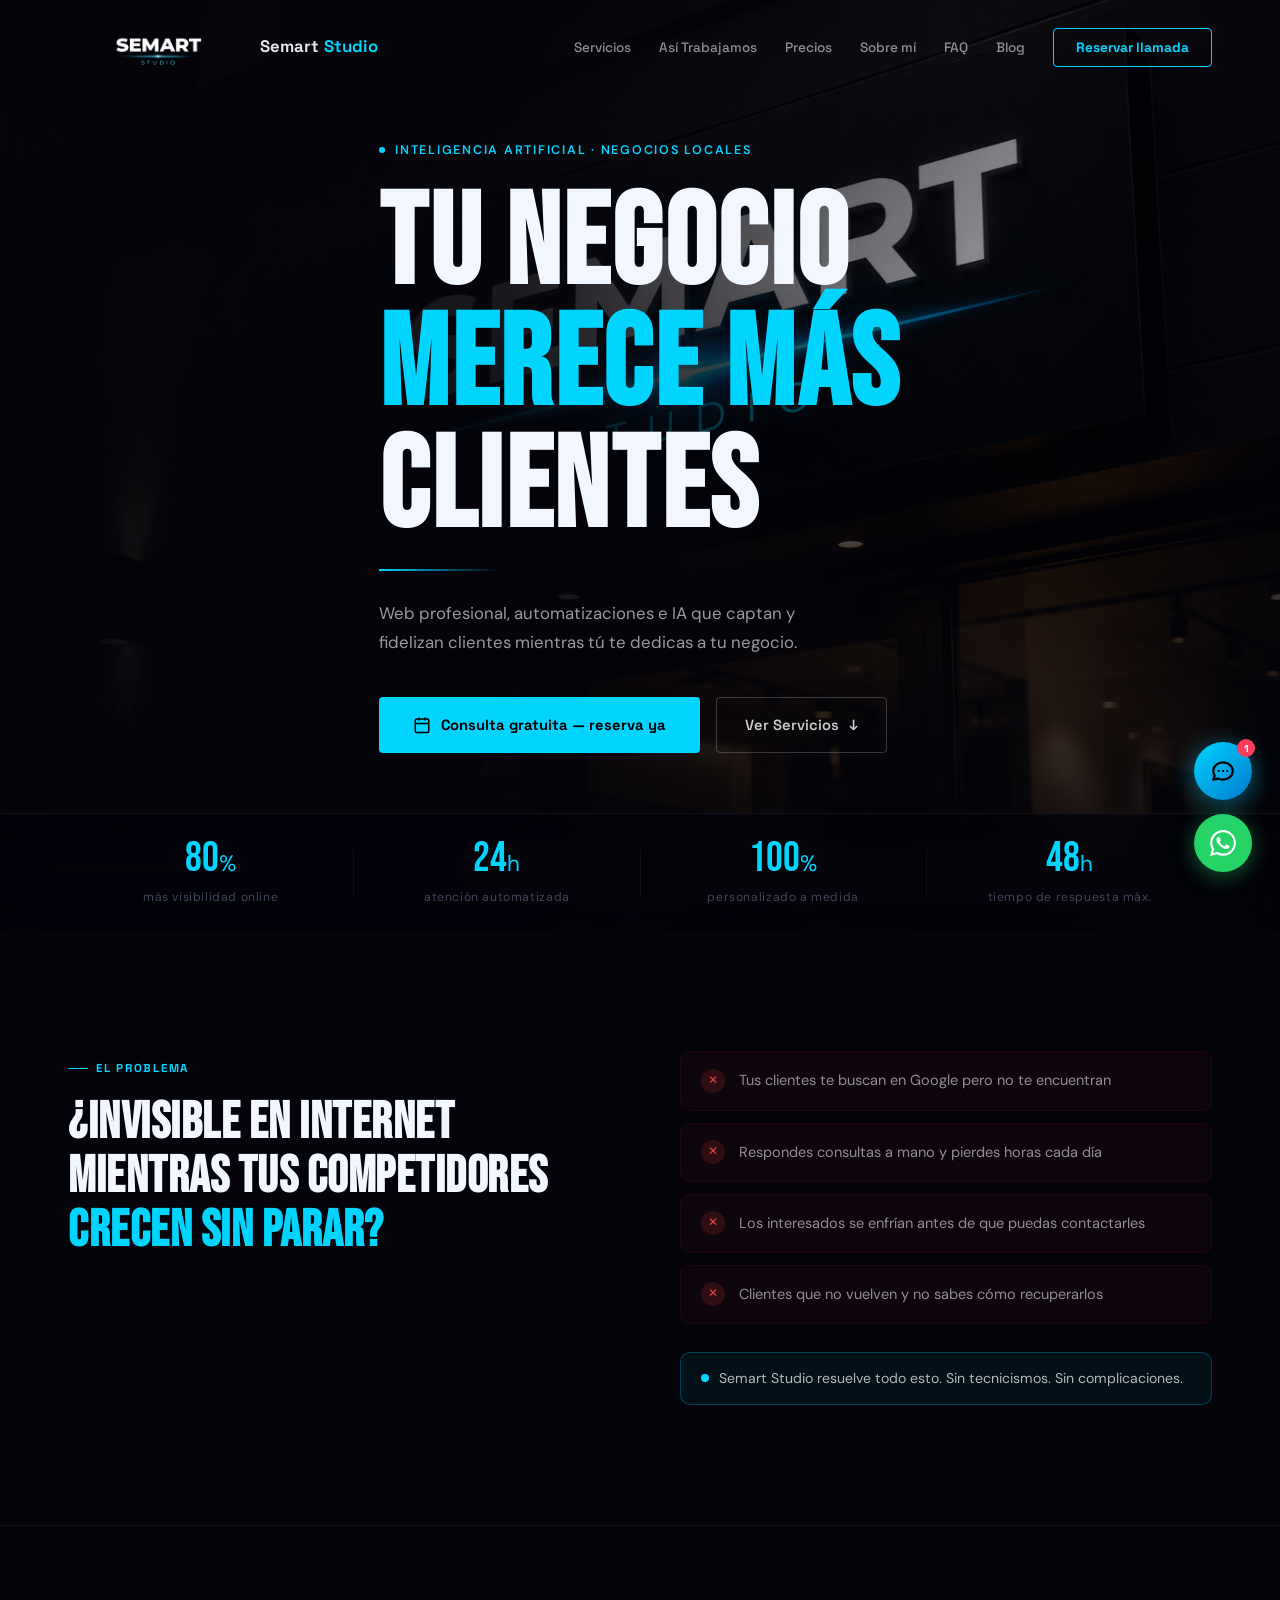
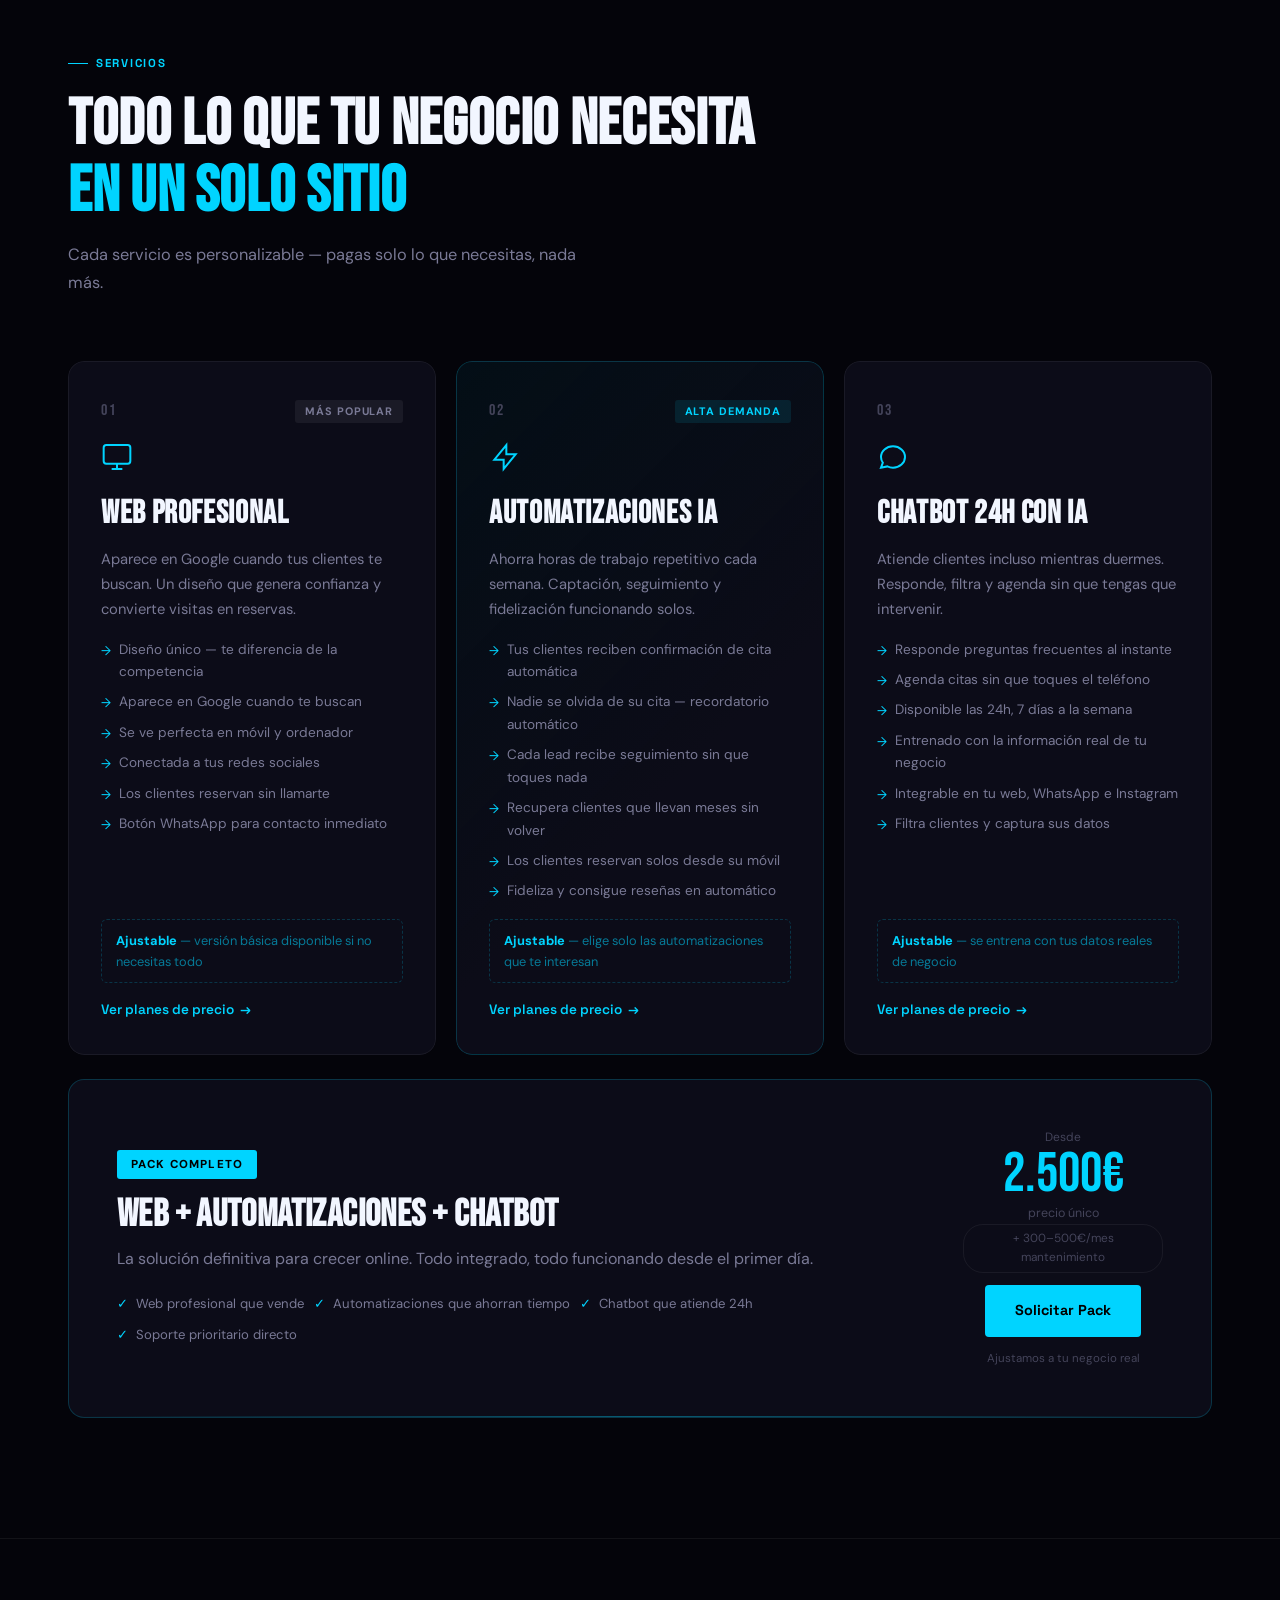
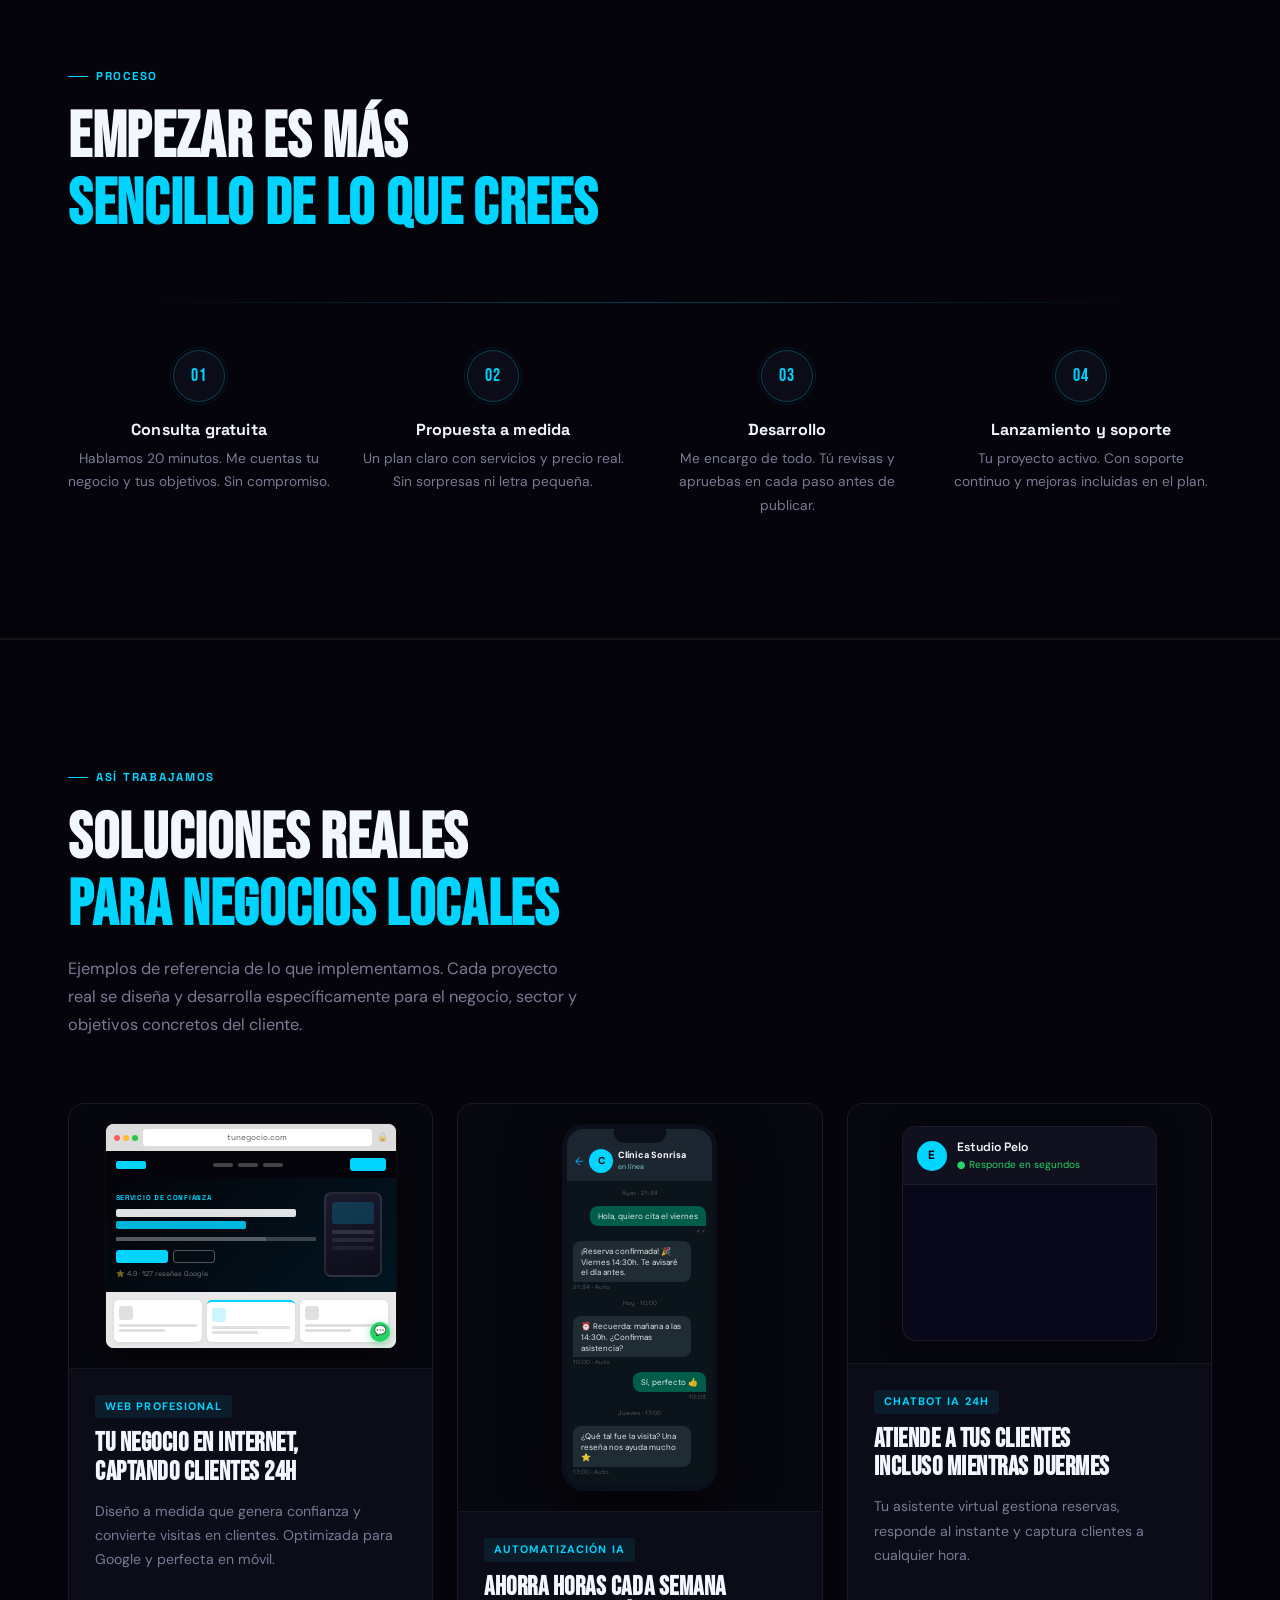
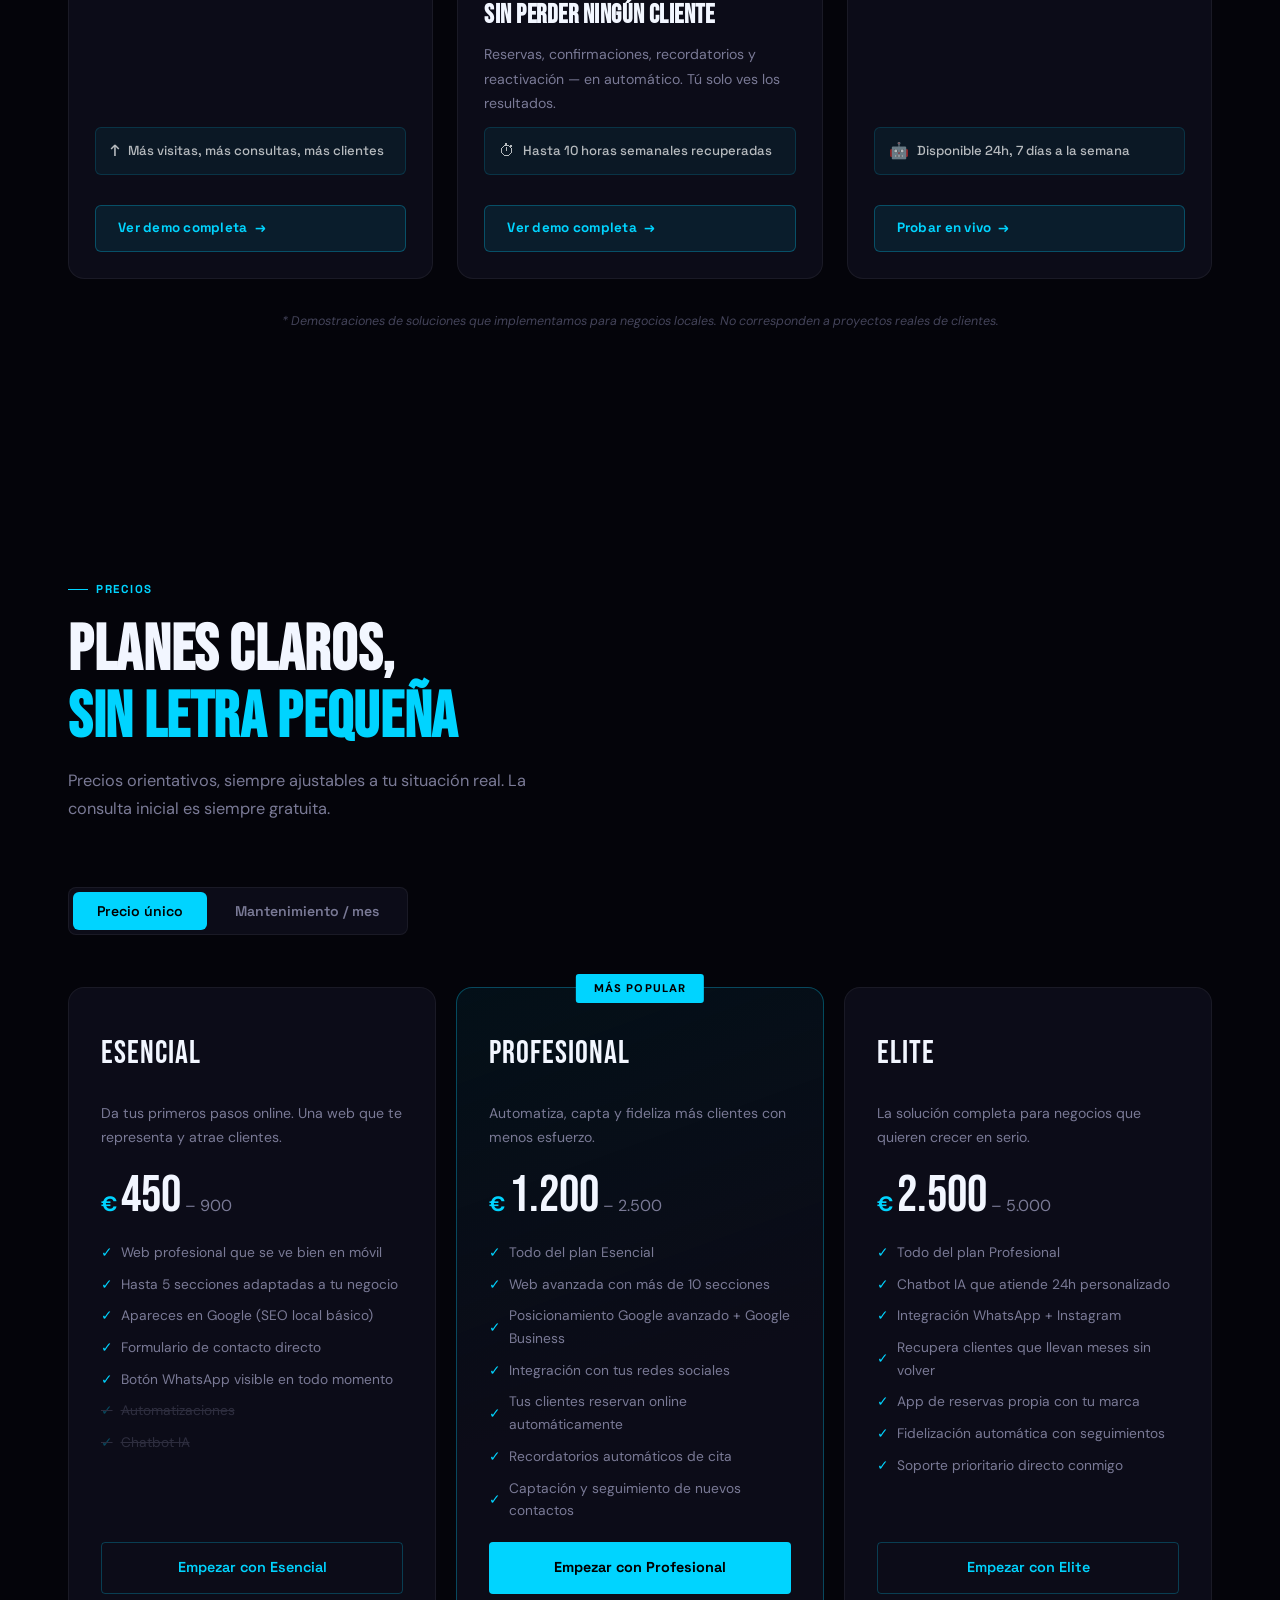
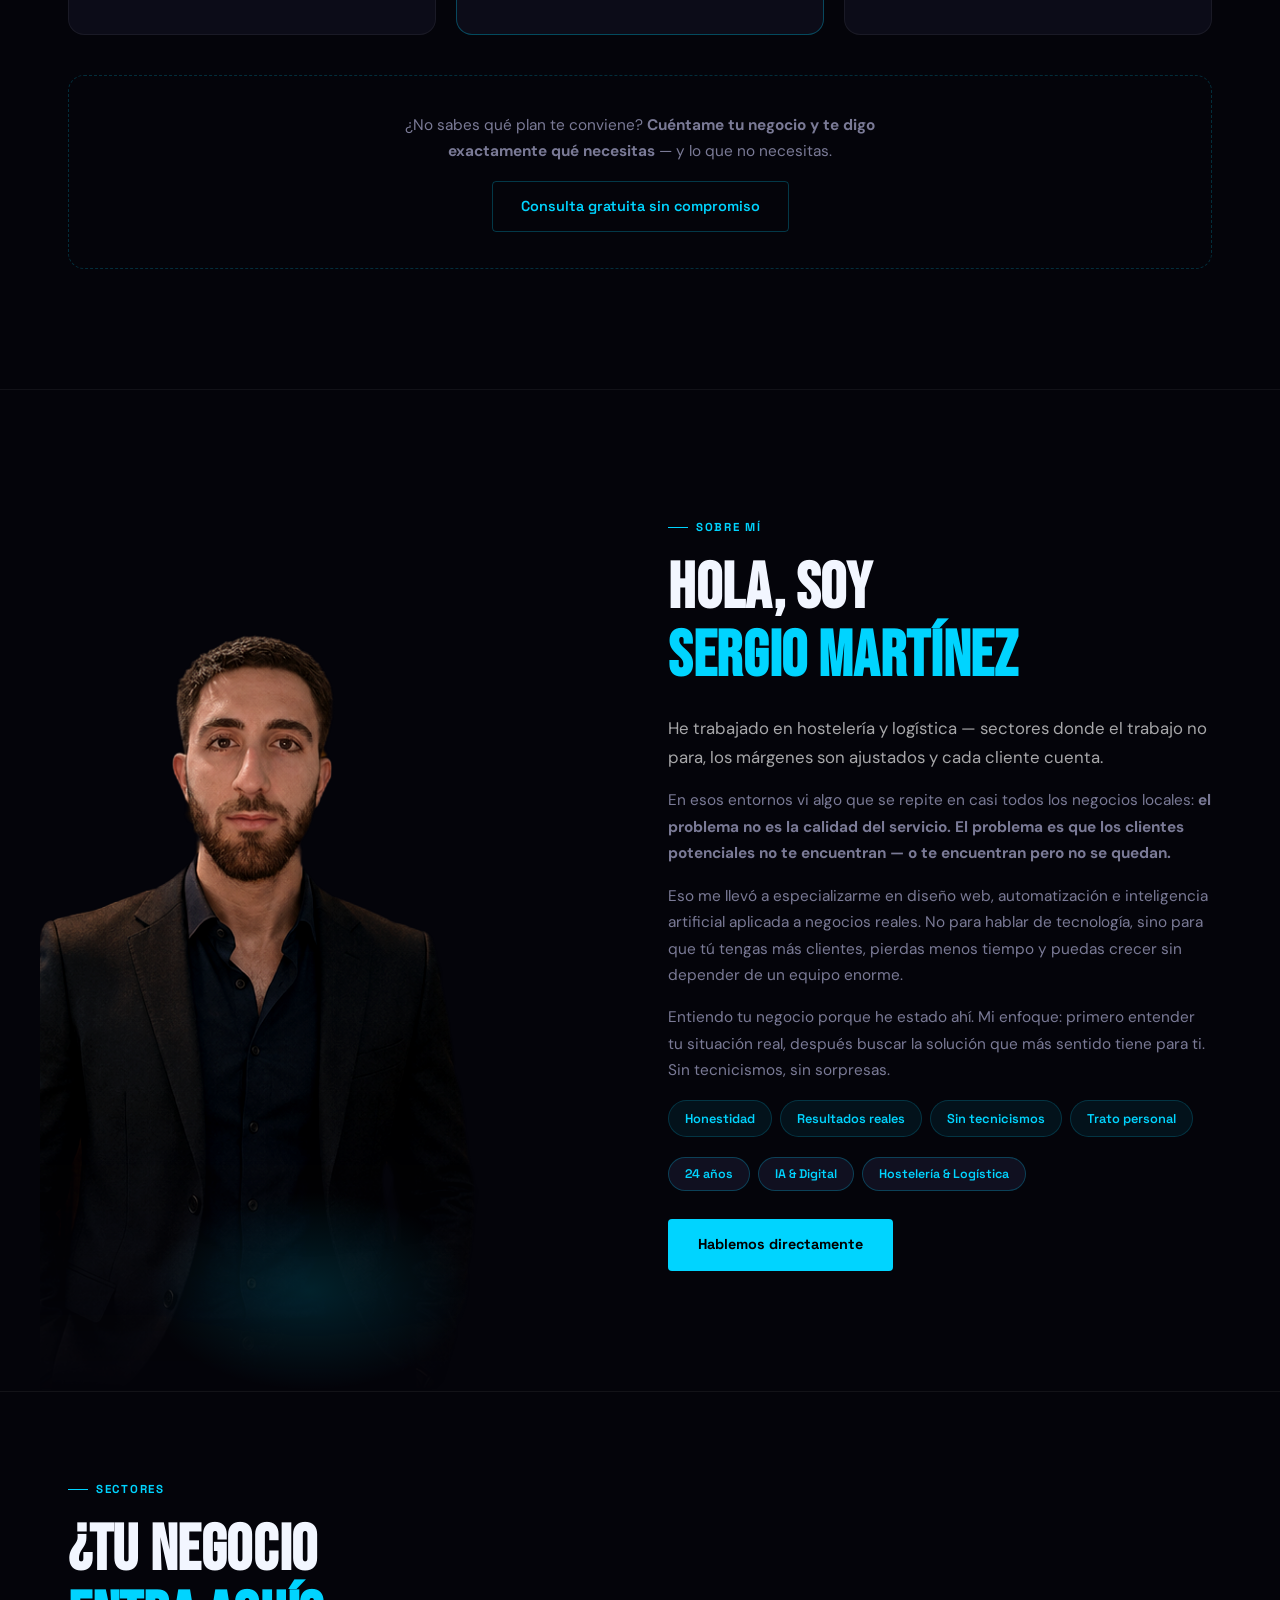
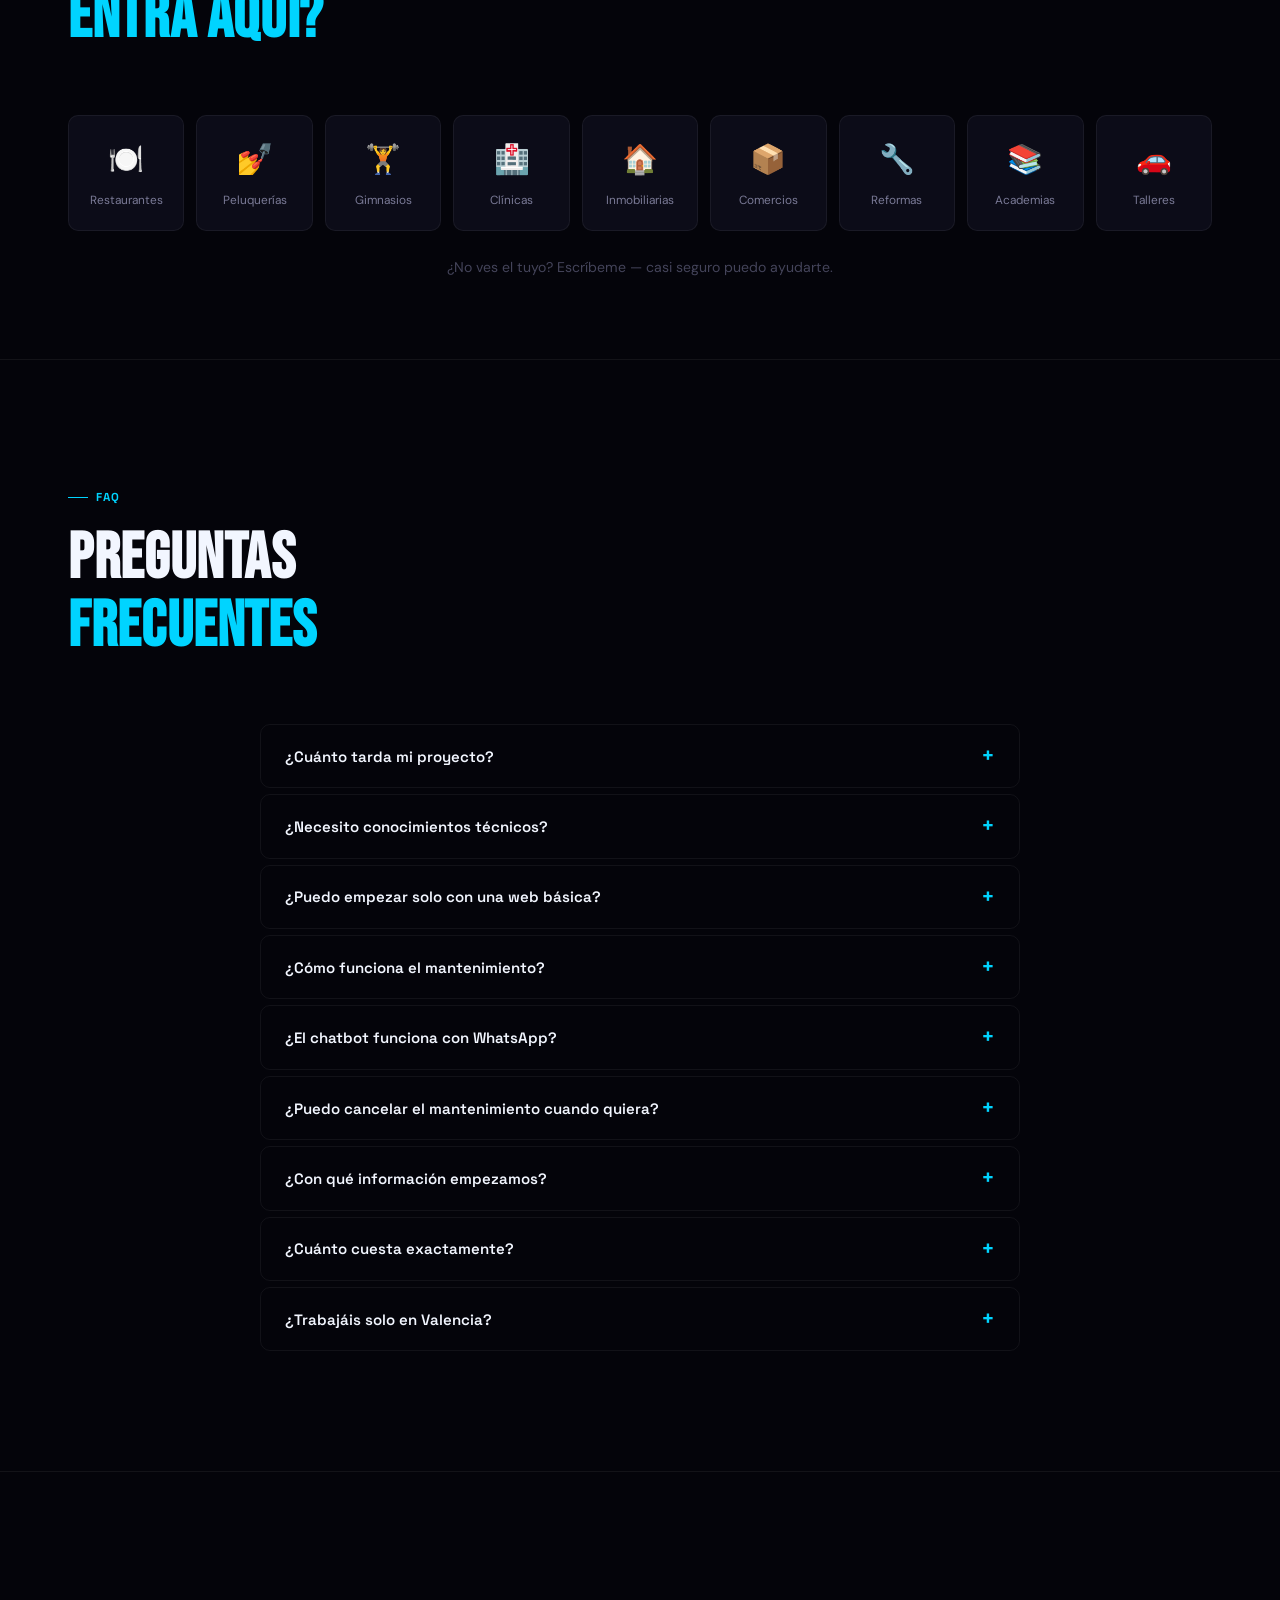
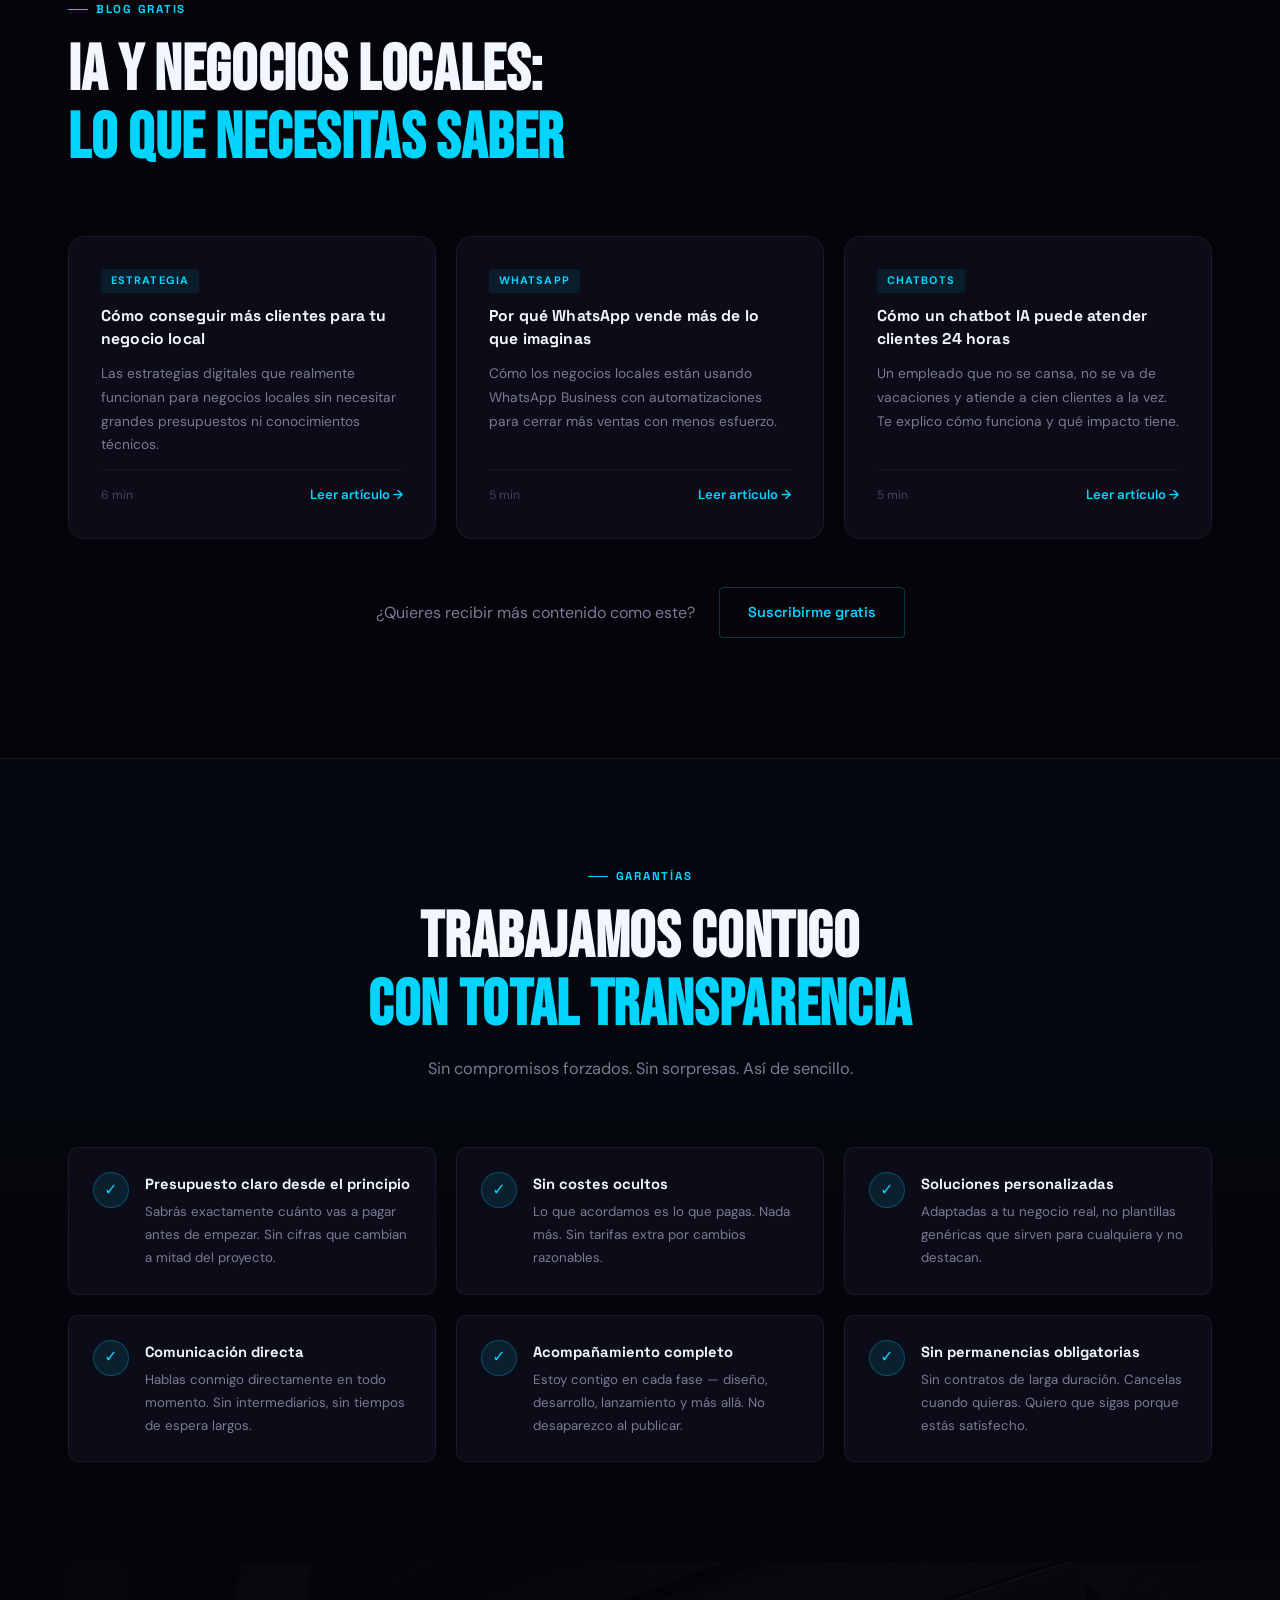
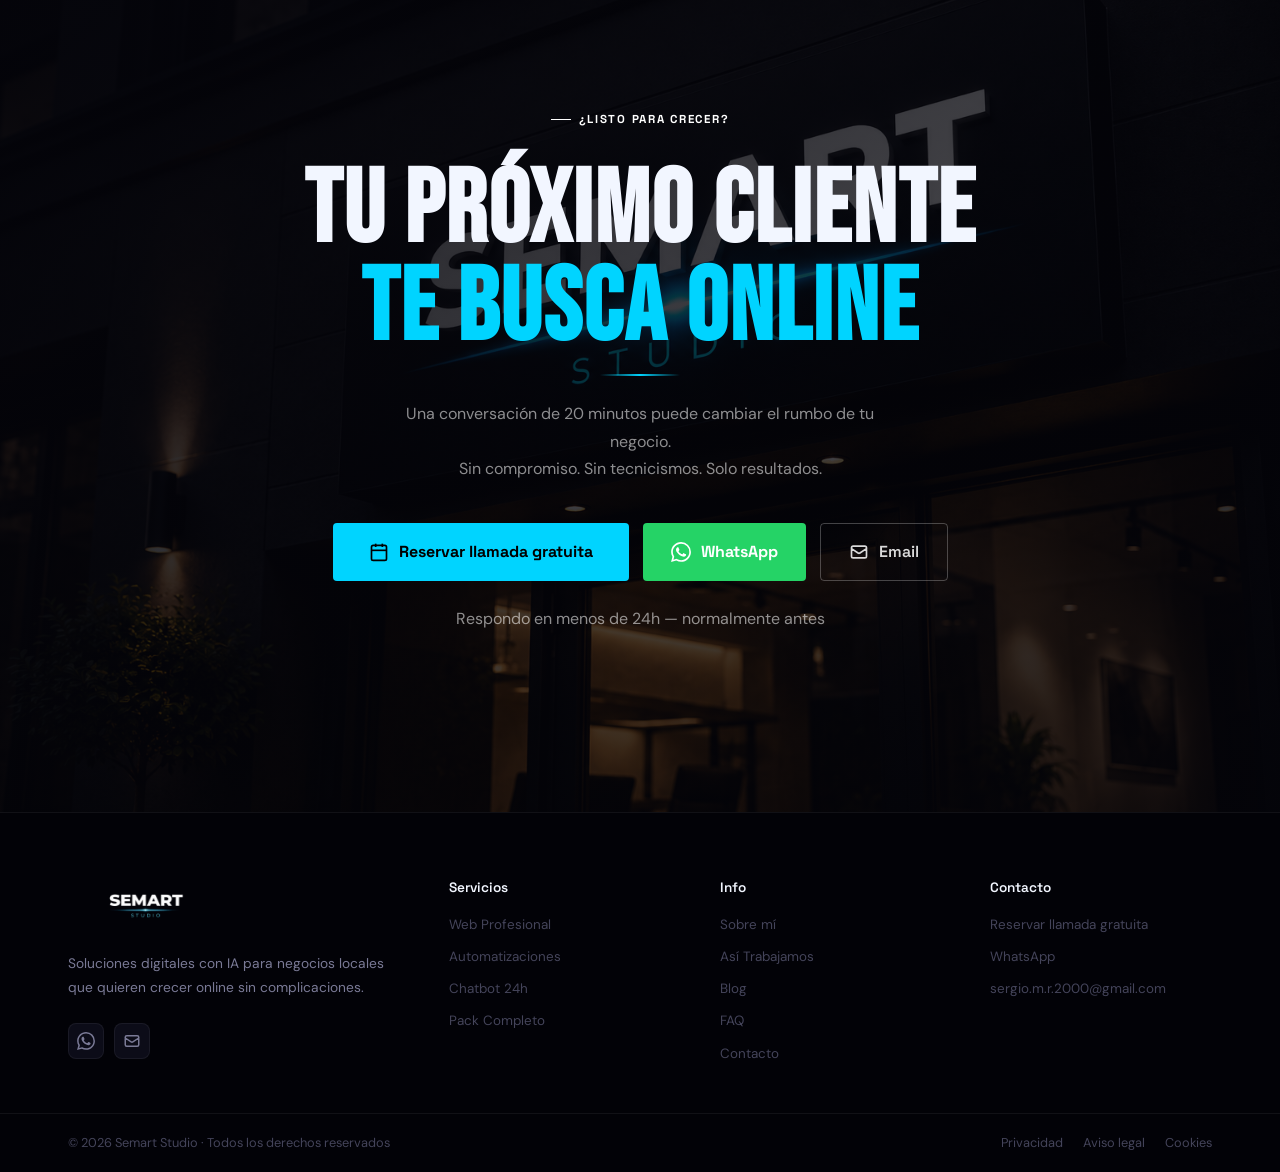
==== commit d5c0ed71: "Mobile: menu z-index fix, carruseles demos+blog, garantias 2col, fachada menos zoom, swipe arrows" ====
--- a/index.html
+++ b/index.html
@@ -84,7 +84,7 @@
       </a>
       <ul class="nav-links" id="navLinks" role="list">
         <li><a href="#servicios" class="nav-link">Servicios</a></li>
-        <li><a href="#demos" class="nav-link">Demostraciones</a></li>
+        <li><a href="#demos" class="nav-link">Así Trabajamos</a></li>
         <li><a href="#precios" class="nav-link">Precios</a></li>
         <li><a href="#sobre-mi" class="nav-link">Sobre mí</a></li>
         <li><a href="#faq" class="nav-link">FAQ</a></li>
@@ -203,7 +203,8 @@
         <p class="section-sub">Cada servicio es personalizable — pagas solo lo que necesitas, nada más.</p>
       </div>
 
-      <div class="services-grid">
+      <div class="swipe-hint-wrap" aria-hidden="true"><span class="swipe-hint"><svg width="16" height="16" fill="none" viewBox="0 0 24 24" stroke="currentColor" stroke-width="2"><path stroke-linecap="round" stroke-linejoin="round" d="M9 5l-7 7 7 7"/></svg> Desliza <svg width="16" height="16" fill="none" viewBox="0 0 24 24" stroke="currentColor" stroke-width="2"><path stroke-linecap="round" stroke-linejoin="round" d="M15 5l7 7-7 7"/></svg></span></div>
+      <div class="services-grid services-carousel">
 
         <!-- Web Profesional -->
         <article class="svc-card" id="web-profesional">
@@ -358,12 +359,13 @@
   <section class="demos-section" id="demos" aria-label="Demostraciones reales">
     <div class="container">
       <div class="section-header">
-        <span class="label-tag">Así trabajamos</span>
+        <span class="label-tag">Así Trabajamos</span>
         <h2 class="section-title">Soluciones reales<br/><em>para negocios locales</em></h2>
-        <p class="section-sub">Ejemplos de las soluciones que implementamos. Son demostraciones, no proyectos de clientes reales.</p>
-      </div>
-
-      <div class="demos-grid">
+        <p class="section-sub">Ejemplos de referencia de lo que implementamos. Cada proyecto real se diseña y desarrolla específicamente para el negocio, sector y objetivos concretos del cliente.</p>
+      </div>
+
+      <div class="swipe-hint-wrap" aria-hidden="true"><span class="swipe-hint"><span class="swipe-arrows">❮ ❯</span> Desliza para explorar</span></div>
+      <div class="demos-grid demos-carousel">
 
         <!-- Demo 1: Web Profesional -->
         <div class="demo-card reveal">
@@ -515,7 +517,8 @@
         <button class="price-tab" id="tabMensual" aria-pressed="false">Mantenimiento / mes</button>
       </div>
 
-      <div class="pricing-grid">
+      <div class="swipe-hint-wrap" aria-hidden="true"><span class="swipe-hint"><svg width="16" height="16" fill="none" viewBox="0 0 24 24" stroke="currentColor" stroke-width="2"><path stroke-linecap="round" stroke-linejoin="round" d="M9 5l-7 7 7 7"/></svg> Desliza <svg width="16" height="16" fill="none" viewBox="0 0 24 24" stroke="currentColor" stroke-width="2"><path stroke-linecap="round" stroke-linejoin="round" d="M15 5l7 7-7 7"/></svg></span></div>
+      <div class="pricing-grid pricing-carousel">
 
         <div class="price-card reveal">
           <div class="price-label">Esencial</div>
@@ -715,7 +718,8 @@
         <span class="label-tag">Blog Gratis</span>
         <h2 class="section-title">IA y negocios locales:<br/><em>lo que necesitas saber</em></h2>
       </div>
-      <div class="blog-grid">
+      <div class="swipe-hint-wrap" aria-hidden="true"><span class="swipe-hint"><span class="swipe-arrows">❮ ❯</span> Desliza para leer</span></div>
+      <div class="blog-grid blog-carousel">
 
         <article class="blog-card reveal">
           <span class="blog-cat">Estrategia</span>
@@ -844,15 +848,14 @@
   <footer class="footer" role="contentinfo">
     <div class="container footer-grid">
       <div class="footer-brand">
-        <img src="img/LOGO sin círculo.png" alt="Semart Studio" class="footer-logo" width="auto" height="50" loading="lazy" />
+        <img src="img/logo-transparent.png" alt="Semart Studio" class="footer-logo" width="auto" height="52" loading="lazy" />
         <p>Soluciones digitales con IA para negocios locales que quieren crecer online sin complicaciones.</p>
-        <div class="footer-social" aria-label="Redes sociales">
-          <!-- REEMPLAZA # por tu URL real de Instagram -->
-          <a href="#" aria-label="Instagram de Semart Studio" class="soc-link">
-            <svg xmlns="http://www.w3.org/2000/svg" width="18" height="18" fill="none" viewBox="0 0 24 24" stroke="currentColor" stroke-width="2" aria-hidden="true"><rect x="2" y="2" width="20" height="20" rx="5"/><path d="M16 11.37A4 4 0 1112.63 8 4 4 0 0116 11.37z"/><line x1="17.5" y1="6.5" x2="17.51" y2="6.5"/></svg>
-          </a>
+        <div class="footer-social" aria-label="Contacto">
           <a href="https://wa.me/34XXXXXXXXX" aria-label="WhatsApp de Semart Studio" class="soc-link" target="_blank" rel="noopener noreferrer">
             <svg xmlns="http://www.w3.org/2000/svg" width="18" height="18" viewBox="0 0 24 24" fill="currentColor" aria-hidden="true"><path d="M17.472 14.382c-.297-.149-1.758-.867-2.03-.967-.273-.099-.471-.148-.67.15-.197.297-.767.966-.94 1.164-.173.199-.347.223-.644.075-.297-.15-1.255-.463-2.39-1.475-.883-.788-1.48-1.761-1.653-2.059-.173-.297-.018-.458.13-.606.134-.133.298-.347.446-.52.149-.174.198-.298.298-.497.099-.198.05-.371-.025-.52-.075-.149-.669-1.612-.916-2.207-.242-.579-.487-.5-.669-.51-.173-.008-.371-.01-.57-.01-.198 0-.52.074-.792.372-.272.297-1.04 1.016-1.04 2.479 0 1.462 1.065 2.875 1.213 3.074.149.198 2.096 3.2 5.077 4.487.709.306 1.262.489 1.694.625.712.227 1.36.195 1.871.118.571-.085 1.758-.719 2.006-1.413.248-.694.248-1.289.173-1.413-.074-.124-.272-.198-.57-.347m-5.421 7.403h-.004a9.87 9.87 0 01-5.031-1.378l-.361-.214-3.741.982.998-3.648-.235-.374a9.86 9.86 0 01-1.51-5.26c.001-5.45 4.436-9.884 9.888-9.884 2.64 0 5.122 1.03 6.988 2.898a9.825 9.825 0 012.893 6.994c-.003 5.45-4.437 9.884-9.885 9.884m8.413-18.297A11.815 11.815 0 0012.05 0C5.495 0 .16 5.335.157 11.892c0 2.096.547 4.142 1.588 5.945L.057 24l6.305-1.654a11.882 11.882 0 005.683 1.448h.005c6.554 0 11.89-5.335 11.893-11.893a11.821 11.821 0 00-3.48-8.413z"/></svg>
+          </a>
+          <a href="mailto:sergio.m.r.2000@gmail.com" aria-label="Email de Semart Studio" class="soc-link">
+            <svg xmlns="http://www.w3.org/2000/svg" width="18" height="18" fill="none" viewBox="0 0 24 24" stroke="currentColor" stroke-width="2" aria-hidden="true"><path stroke-linecap="round" stroke-linejoin="round" d="M3 8l7.89 5.26a2 2 0 002.22 0L21 8M5 19h14a2 2 0 002-2V7a2 2 0 00-2-2H5a2 2 0 00-2 2v10a2 2 0 002 2z"/></svg>
           </a>
         </div>
       </div>
@@ -866,7 +869,7 @@
       <div class="footer-col">
         <h4>Info</h4>
         <a href="#sobre-mi">Sobre mí</a>
-        <a href="#demos">Demostraciones</a>
+        <a href="#demos">Así Trabajamos</a>
         <a href="#blog">Blog</a>
         <a href="#faq">FAQ</a>
         <a href="#contacto">Contacto</a>
@@ -881,7 +884,7 @@
     </div>
     <div class="footer-bottom">
       <div class="container footer-bottom-inner">
-        <p>© 2025 Semart Studio · Todos los derechos reservados</p>
+        <p>© 2026 Semart Studio · Todos los derechos reservados</p>
         <div class="footer-legal">
           <a href="#">Privacidad</a>
           <a href="#">Aviso legal</a>
--- a/styles.css
+++ b/styles.css
@@ -1093,8 +1093,8 @@
   position: absolute;
   left: calc((100vw - var(--max-w)) / 2);
   bottom: 0;
-  top: -60px;
-  width: 520px;
+  top: -40px;
+  width: 540px;
   z-index: 2;
   pointer-events: none;
 }
@@ -1102,11 +1102,11 @@
   width: 100%;
   height: 100%;
   object-fit: cover;
-  object-position: 20% top;
+  object-position: center top;
   display: block;
   filter: brightness(1) contrast(1.05) saturate(0.92);
-  mask-image: linear-gradient(180deg, black 70%, transparent 100%);
-  -webkit-mask-image: linear-gradient(180deg, black 70%, transparent 100%);
+  mask-image: linear-gradient(180deg, black 72%, transparent 100%);
+  -webkit-mask-image: linear-gradient(180deg, black 72%, transparent 100%);
 }
 .about-photo-glow {
   position: absolute;
@@ -1117,7 +1117,7 @@
 }
 .about-grid {
   display: grid;
-  grid-template-columns: 500px 1fr;
+  grid-template-columns: 520px 1fr;
   gap: 80px;
   align-items: center;
   position: relative;
@@ -1541,6 +1541,8 @@
 }
 
 @media (max-width: 768px) {
+  /* Hide text label next to logo on mobile to avoid overlap with hamburger */
+  .nav-logo-label { display: none !important; }
   .nav-links {
     display: none;
     position: fixed;
@@ -1552,26 +1554,77 @@
     align-items: center;
     justify-content: center;
     gap: 28px;
-    z-index: 999;
+    z-index: 1010; /* above floating buttons (1000) */
     list-style: none;
   }
   .nav-links.open { display: flex; }
   .nav-links .nav-link { font-size: 1.3rem; }
   .nav-links .nav-cta { font-size: 1rem; padding: 14px 32px; }
-  .hamburger { display: flex; z-index: 1000; position: relative; }
+  /* Hamburger must be above the open menu overlay */
+  .hamburger { display: flex; z-index: 1011; position: relative; }
   .hamburger.open span:nth-child(1) { transform: rotate(45deg) translate(5px,5px); }
   .hamburger.open span:nth-child(2) { opacity: 0; }
   .hamburger.open span:nth-child(3) { transform: rotate(-45deg) translate(5px,-5px); }
   .hero-stats-inner { flex-wrap: wrap; justify-content: center; gap: 16px; }
   .stat-sep { display: none; }
   .hero-stat { min-width: 120px; }
-  .blog-grid { grid-template-columns: 1fr; }
   .footer-grid { grid-template-columns: 1fr; gap: 32px; }
   .footer-bottom-inner { flex-direction: column; text-align: center; }
   .sectors-grid { grid-template-columns: repeat(3, 1fr); }
   .hero-inner { padding: 120px 20px 48px; }
-  .garantias-grid { grid-template-columns: 1fr; }
   .cta-btns { flex-direction: column; align-items: center; }
+  /* Fachada hero: less zoom, show more of the building */
+  .hero-bg-img { transform: scale(1.0); object-position: center top; }
+  /* Fachada CTA end: show more */
+  .cta-bg-img img { object-position: center top; }
+  /* Garantías: 2 columns on mobile so 6 items = 3 rows (much shorter scroll) */
+  .garantias-grid { grid-template-columns: repeat(2, 1fr) !important; gap: 12px; }
+  .garantia-item { padding: 14px 12px; gap: 10px; }
+  .garantia-check { width: 30px; height: 30px; min-width: 30px; font-size: 0.85rem; }
+  .garantia-text strong { font-size: 0.82rem; }
+  .garantia-text p { font-size: 0.75rem; }
+  /* Blog carousel */
+  .blog-carousel {
+    display: flex !important;
+    flex-direction: row !important;
+    overflow-x: auto;
+    scroll-snap-type: x mandatory;
+    scroll-behavior: smooth;
+    -webkit-overflow-scrolling: touch;
+    gap: 14px !important;
+    padding: 4px 20px 20px !important;
+    margin: 0 -20px !important;
+    max-width: none !important;
+    grid-template-columns: unset !important;
+    scrollbar-width: none;
+  }
+  .blog-carousel::-webkit-scrollbar { display: none; }
+  .blog-carousel .blog-card {
+    flex: 0 0 82vw;
+    min-width: 82vw;
+    scroll-snap-align: start;
+  }
+  /* Demos carousel */
+  .demos-carousel {
+    display: flex !important;
+    flex-direction: row !important;
+    overflow-x: auto;
+    scroll-snap-type: x mandatory;
+    scroll-behavior: smooth;
+    -webkit-overflow-scrolling: touch;
+    gap: 14px !important;
+    padding: 4px 20px 20px !important;
+    margin: 0 -20px !important;
+    max-width: none !important;
+    grid-template-columns: unset !important;
+    scrollbar-width: none;
+  }
+  .demos-carousel::-webkit-scrollbar { display: none; }
+  .demos-carousel .demo-card {
+    flex: 0 0 88vw;
+    min-width: 88vw;
+    scroll-snap-align: start;
+  }
 }
 
 @media (max-width: 480px) {
@@ -1585,6 +1638,86 @@
   .demos-grid { max-width: 100%; }
   .garantias-grid { grid-template-columns: 1fr; }
   .pack-card { padding: 28px 20px; }
+}
+
+/* ===== SWIPE HINT ===== */
+.swipe-hint-wrap {
+  display: none;
+  justify-content: center;
+  margin-bottom: 16px;
+}
+.swipe-hint {
+  display: inline-flex;
+  align-items: center;
+  gap: 10px;
+  font-size: 0.78rem;
+  font-weight: 600;
+  color: rgba(0,212,255,0.7);
+  font-family: 'Space Grotesk', sans-serif;
+  letter-spacing: 0.06em;
+  text-transform: uppercase;
+  background: rgba(0,212,255,0.07);
+  border: 1px solid rgba(0,212,255,0.2);
+  border-radius: 20px;
+  padding: 8px 18px;
+}
+.swipe-arrows {
+  font-size: 1rem;
+  animation: swipeArrow 1.4s ease-in-out infinite;
+  display: inline-block;
+}
+@keyframes swipeArrow {
+  0%,100% { transform: translateX(0); opacity: 0.6; }
+  50% { transform: translateX(5px); opacity: 1; }
+}
+
+/* ===== MOBILE HORIZONTAL CAROUSEL (services + pricing) ===== */
+@media (max-width: 768px) {
+  .swipe-hint-wrap { display: flex; }
+
+  /* Services carousel */
+  .services-carousel {
+    display: flex !important;
+    flex-direction: row !important;
+    overflow-x: auto;
+    scroll-snap-type: x mandatory;
+    scroll-behavior: smooth;
+    -webkit-overflow-scrolling: touch;
+    gap: 14px !important;
+    padding: 4px 20px 20px !important;
+    margin: 0 -20px !important;
+    max-width: none !important;
+    grid-template-columns: unset !important;
+    scrollbar-width: none;
+  }
+  .services-carousel::-webkit-scrollbar { display: none; }
+  .services-carousel .svc-card {
+    flex: 0 0 82vw;
+    min-width: 82vw;
+    scroll-snap-align: start;
+  }
+
+  /* Pricing carousel */
+  .pricing-carousel {
+    display: flex !important;
+    flex-direction: row !important;
+    overflow-x: auto;
+    scroll-snap-type: x mandatory;
+    scroll-behavior: smooth;
+    -webkit-overflow-scrolling: touch;
+    gap: 14px !important;
+    padding: 4px 20px 20px !important;
+    margin: 0 -20px !important;
+    max-width: none !important;
+    grid-template-columns: unset !important;
+    scrollbar-width: none;
+  }
+  .pricing-carousel::-webkit-scrollbar { display: none; }
+  .pricing-carousel .price-card {
+    flex: 0 0 82vw;
+    min-width: 82vw;
+    scroll-snap-align: start;
+  }
 }
 
 /* ===== BROWSER MOCKUP V2 ===== */
@@ -1853,12 +1986,14 @@
   flex-direction: column;
   align-items: flex-end;
   gap: 12px;
+  pointer-events: none; /* wrapper never blocks clicks */
 }
 .bot-trigger {
   width: 58px; height: 58px;
   border-radius: 50%;
   background: linear-gradient(135deg, var(--cyan) 0%, #007ACC 100%);
   border: none;
+  pointer-events: auto; /* always clickable */
   display: flex;
   align-items: center;
   justify-content: center;
@@ -1926,7 +2061,7 @@
 .bot-window.open {
   opacity: 1;
   transform: translateY(0) scale(1);
-  pointer-events: all;
+  pointer-events: all; /* only active when chat is open */
 }
 .bot-win-head {
   background: linear-gradient(135deg, #001D26 0%, #00121A 100%);
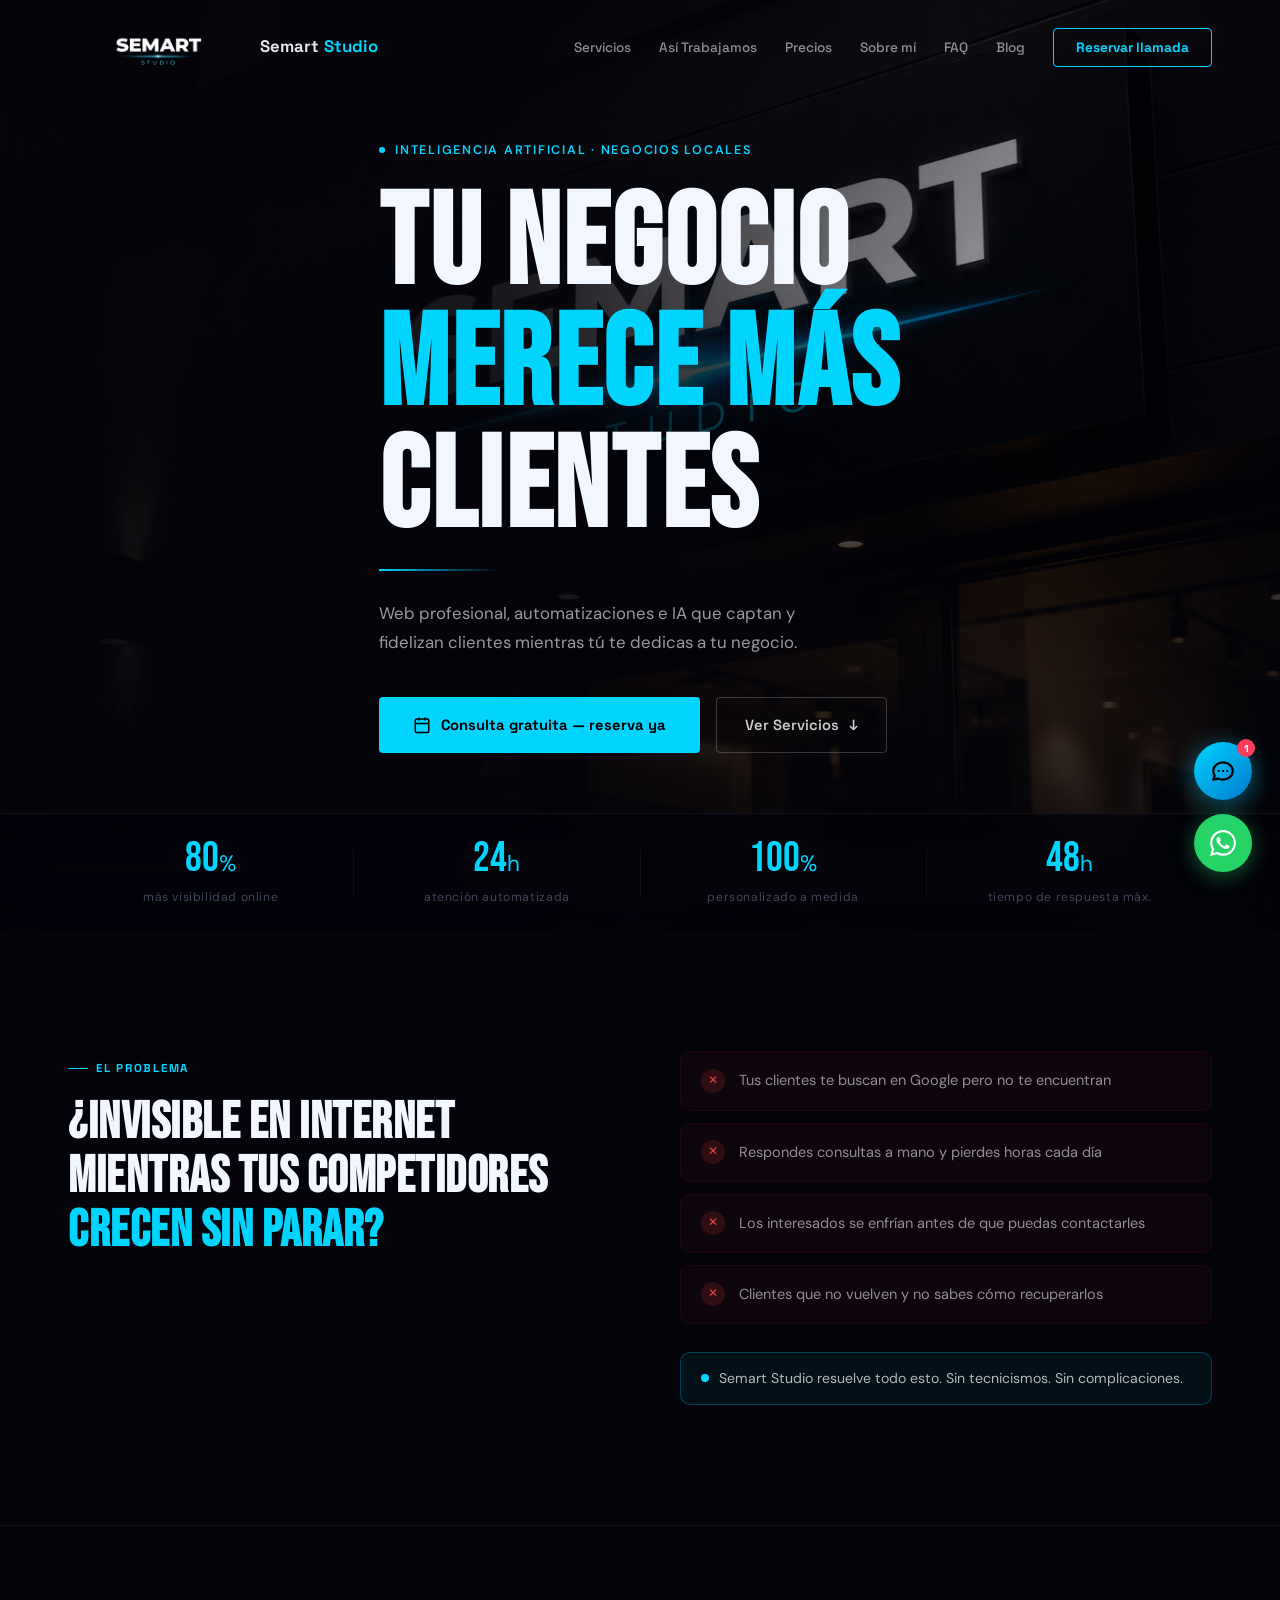
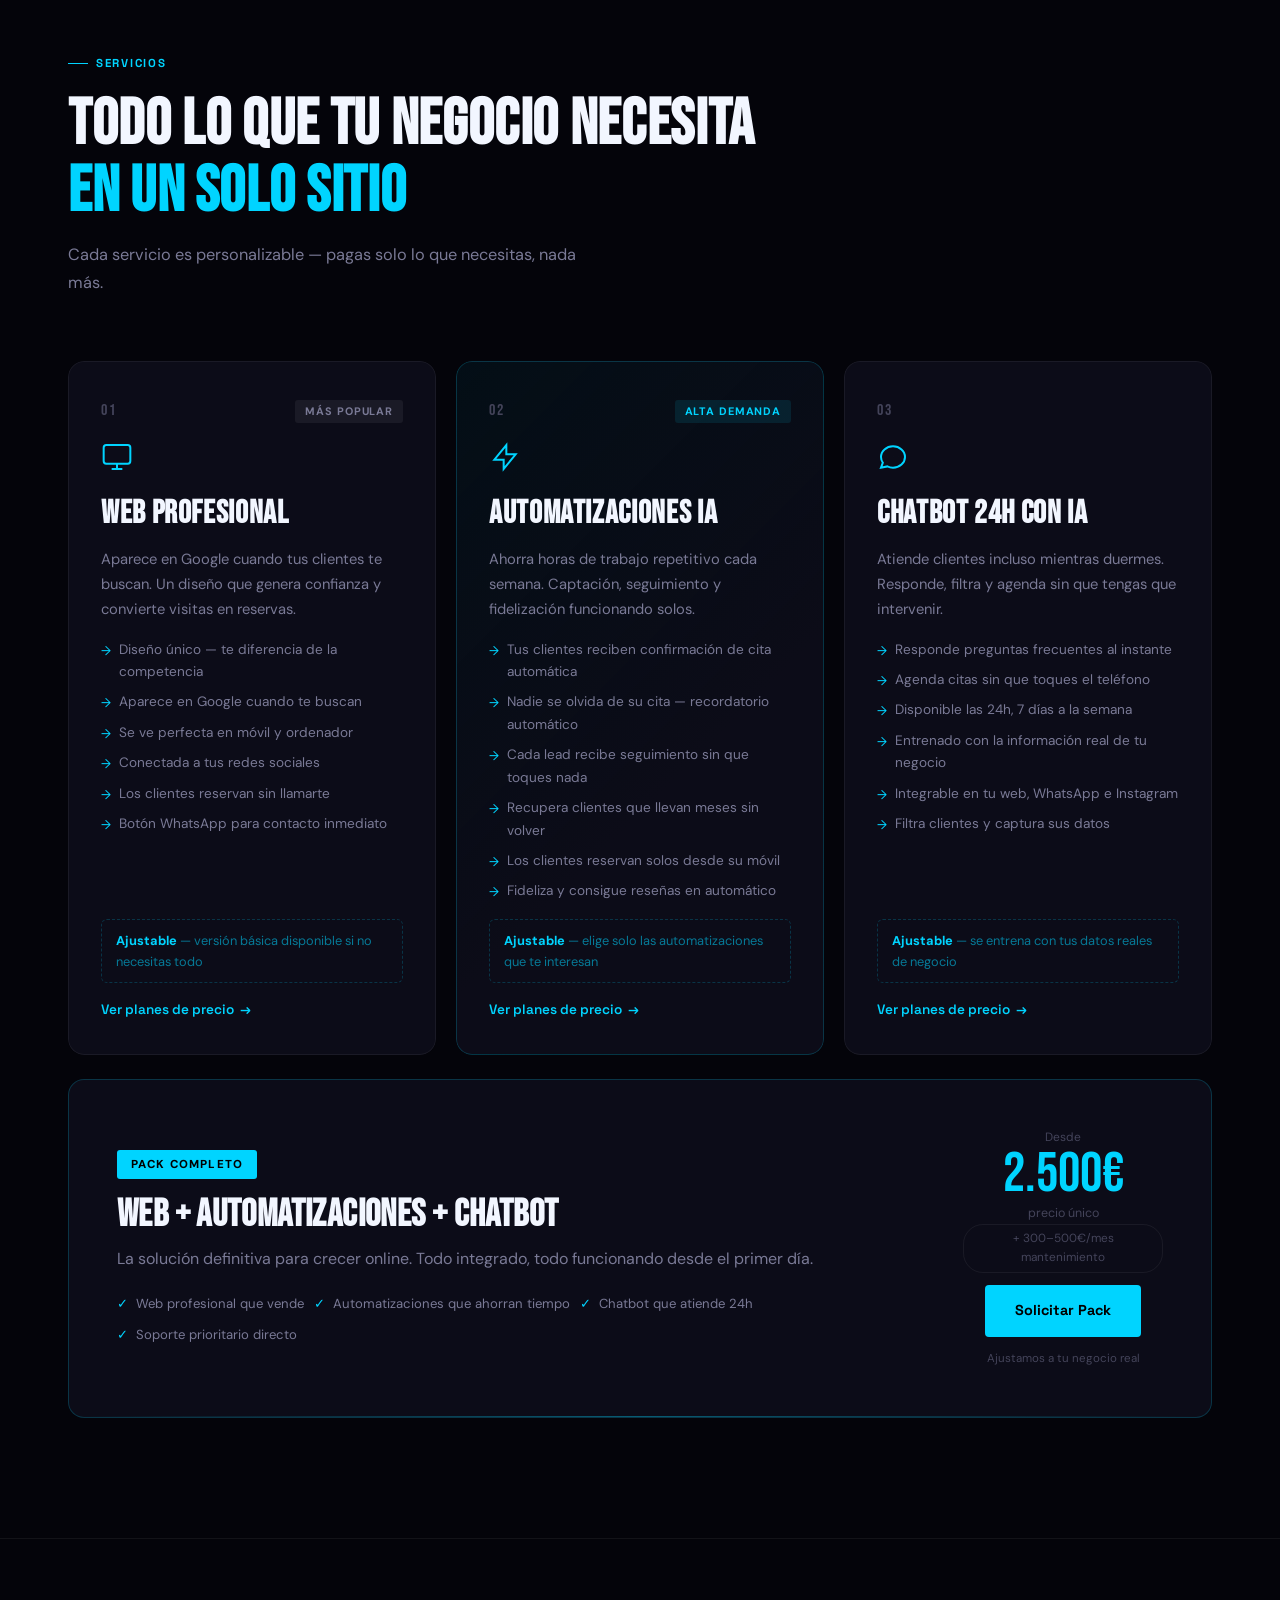
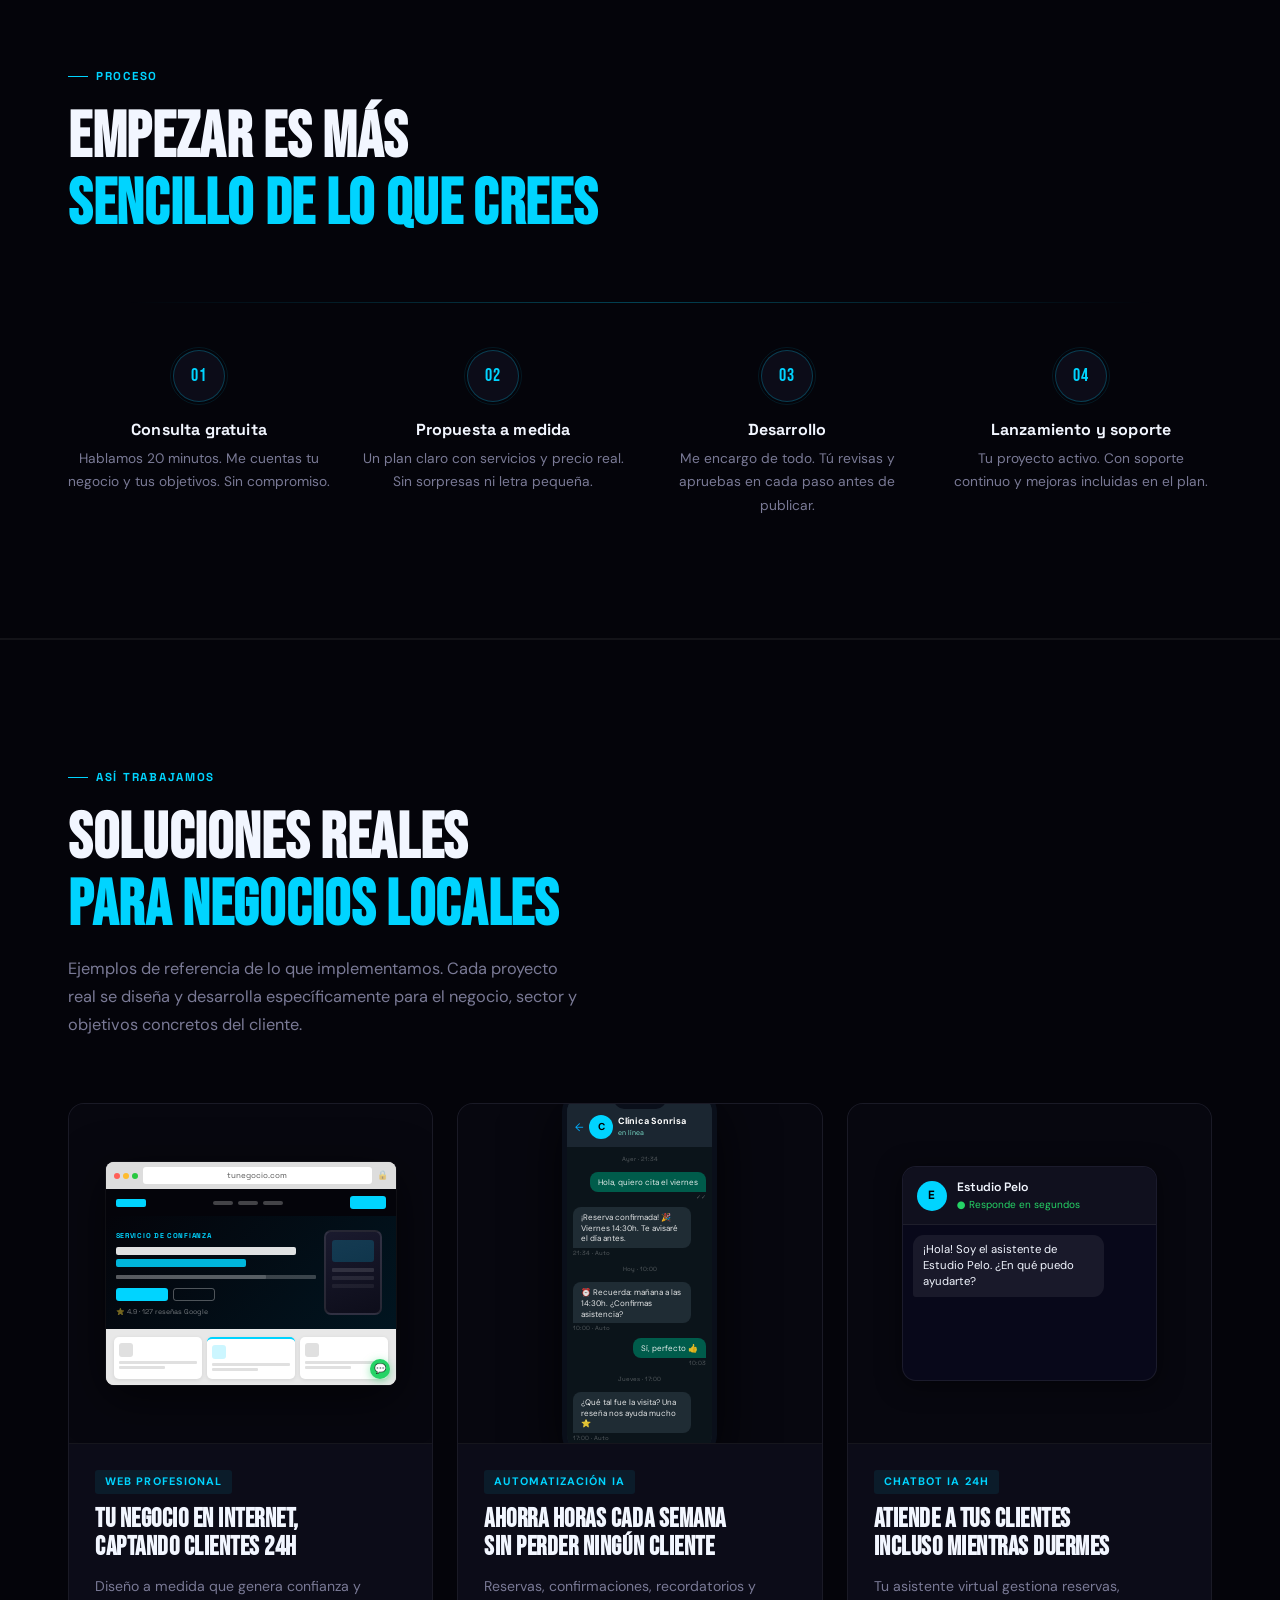
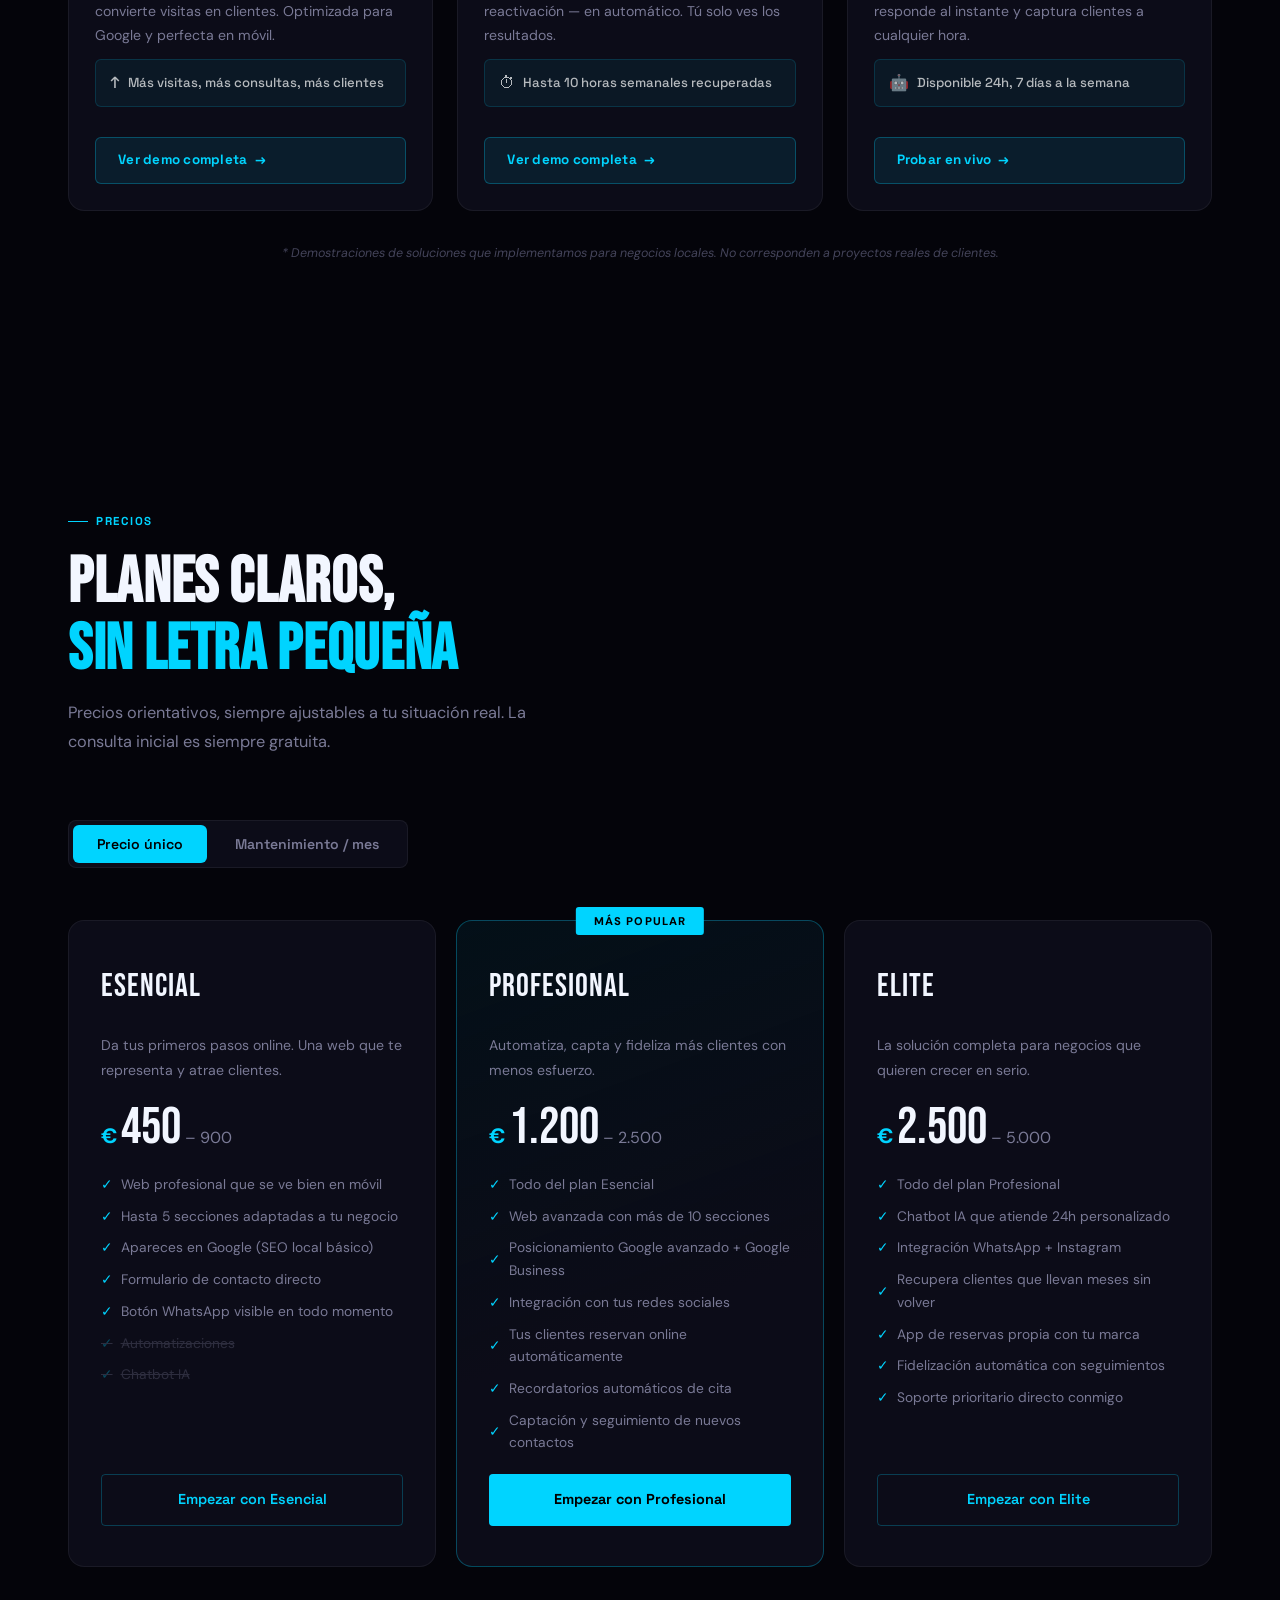
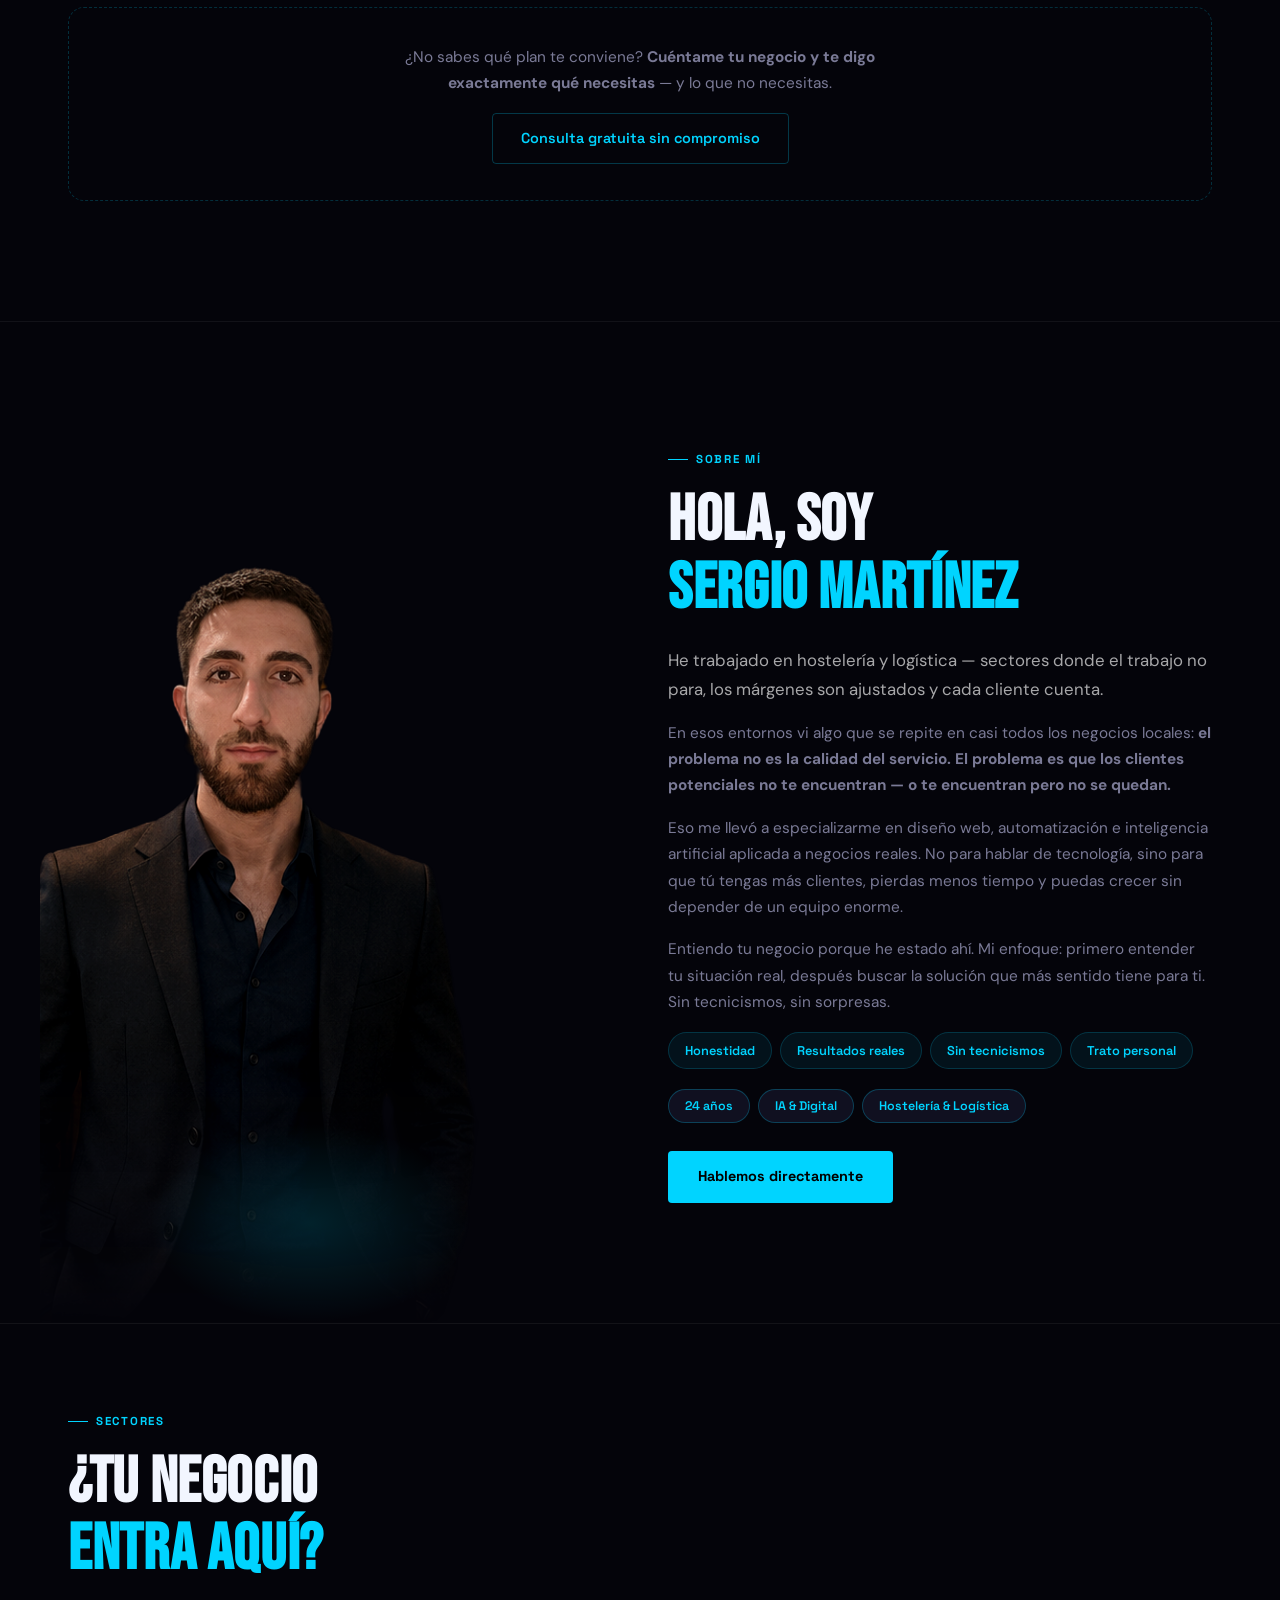
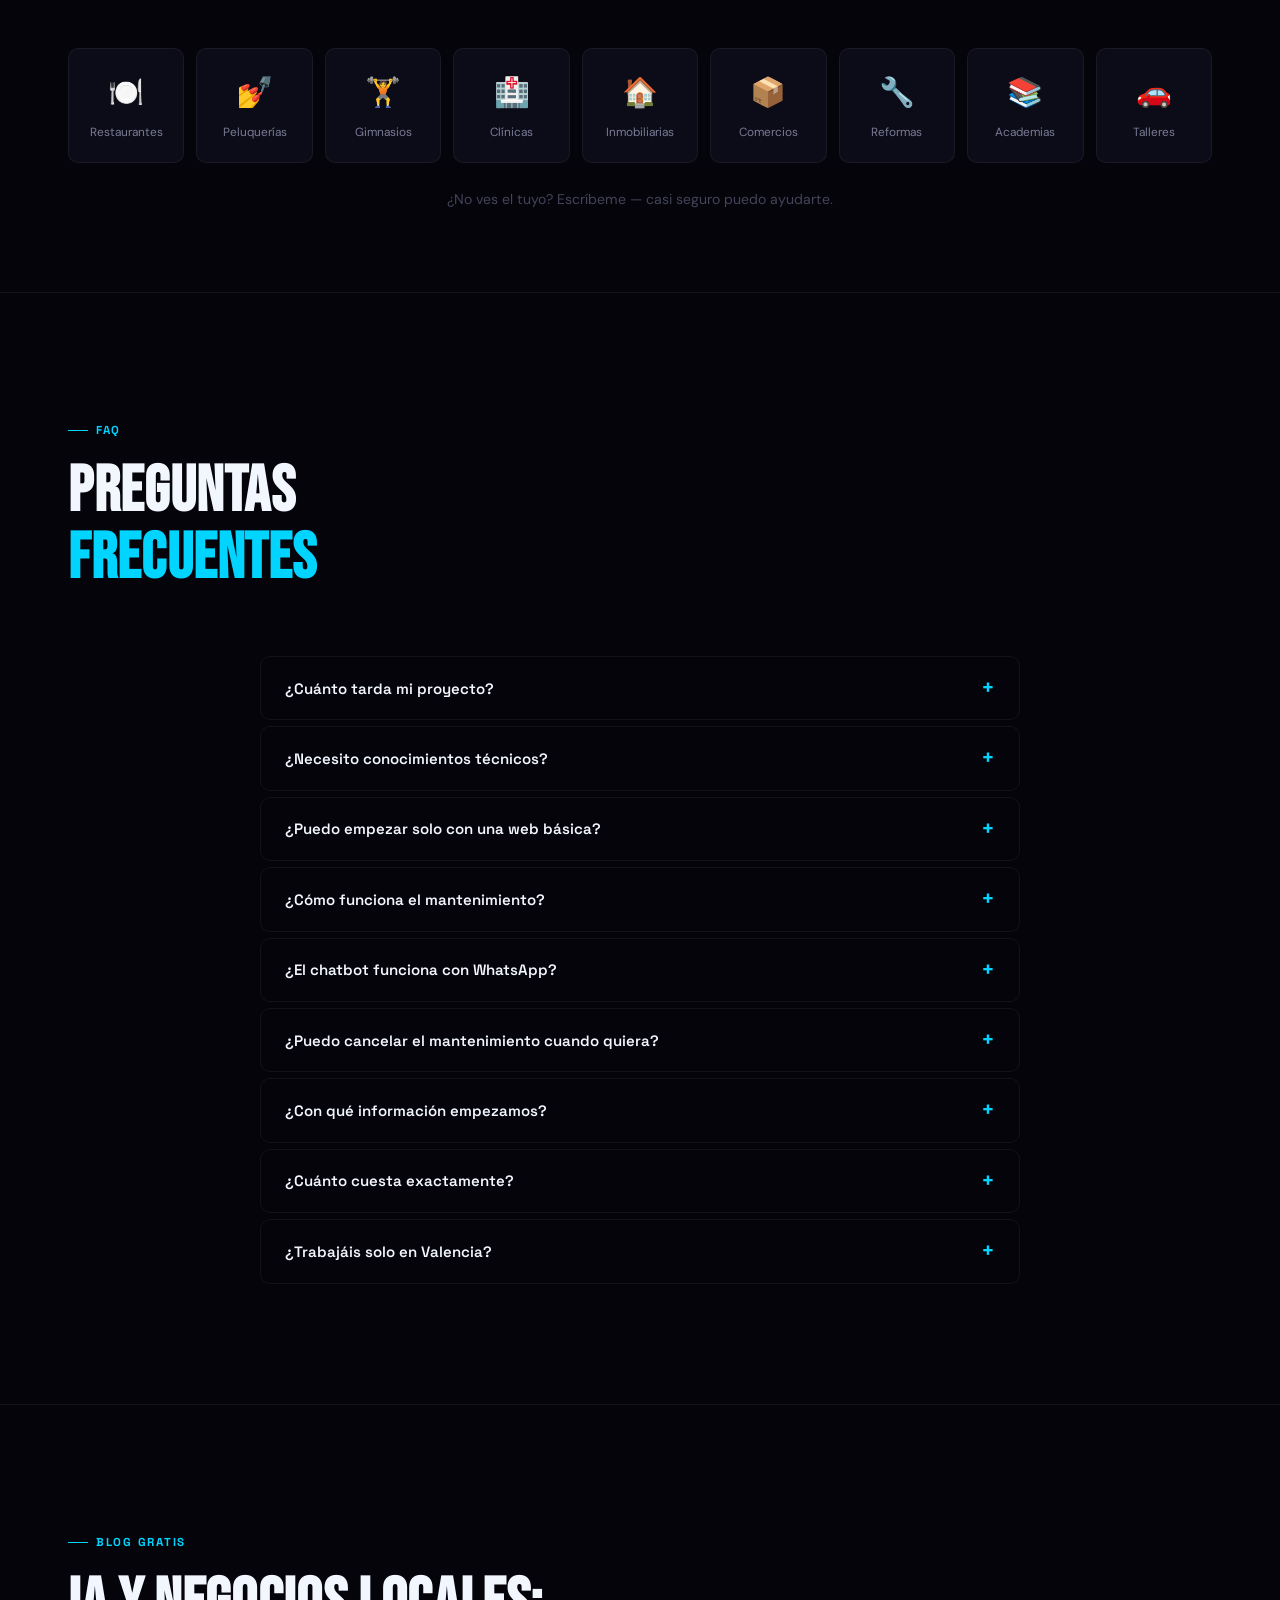
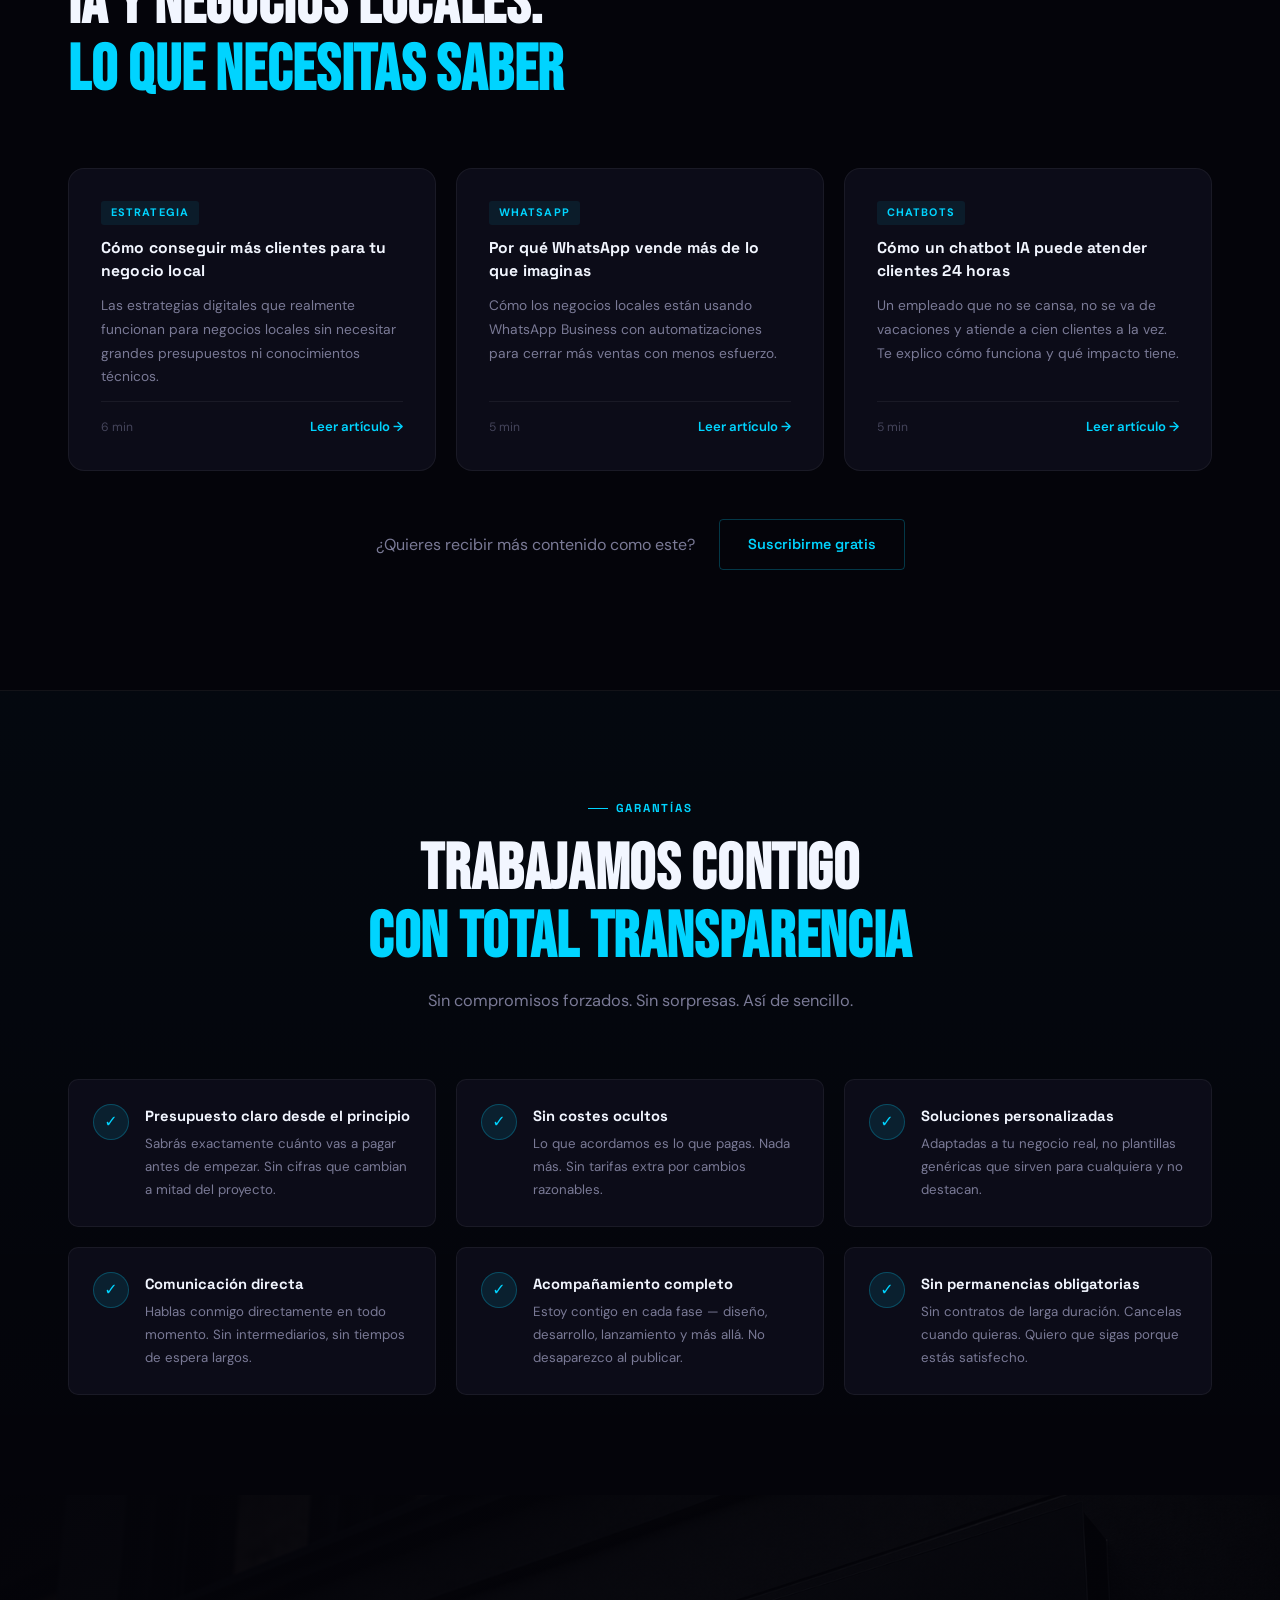
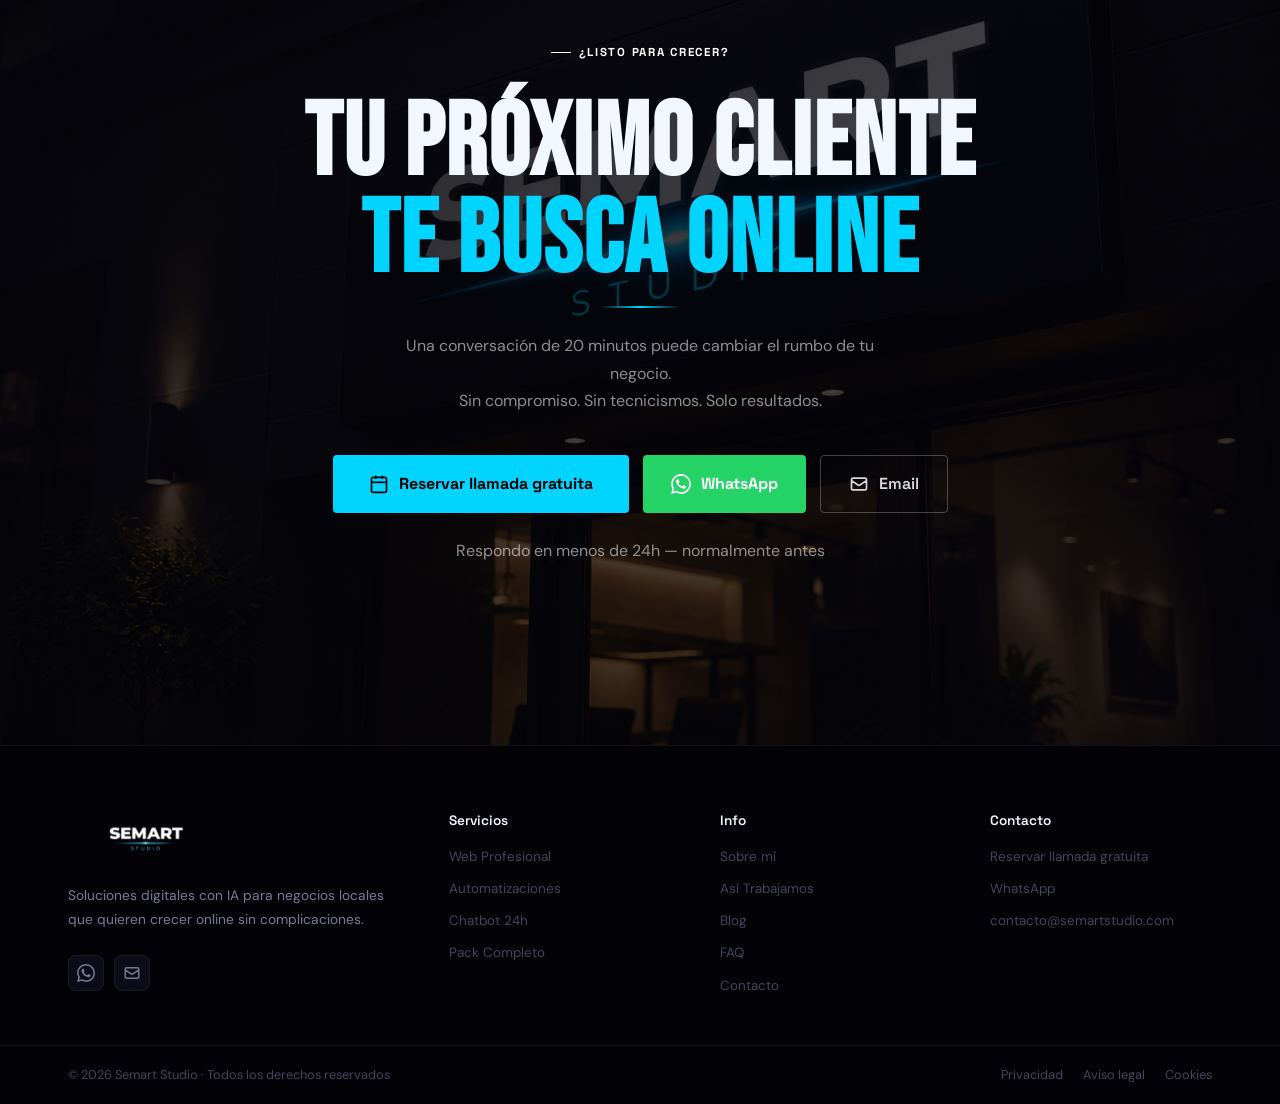
==== commit 136a7822: "Update Calendly URL and contact email across all pages Replace all CTAs pointing to old Calendly slu" ====
--- a/index.html
+++ b/index.html
@@ -45,7 +45,7 @@
     "name": "Semart Studio",
     "description": "Agencia de diseño web, automatización e inteligencia artificial para negocios locales en España",
     "url": "https://semartestudio.com",
-    "email": "sergio.m.r.2000@gmail.com",
+    "email": "contacto@semartstudio.com",
     "address": {
       "@type": "PostalAddress",
       "addressLocality": "Valencia",
@@ -91,7 +91,7 @@
         <li><a href="#blog" class="nav-link">Blog</a></li>
         <li>
           <!-- REEMPLAZA con tu enlace real de Calendly -->
-          <a href="https://calendly.com/semartestudio" class="nav-cta" target="_blank" rel="noopener noreferrer">
+          <a href="https://calendly.com/semartstudio/diagnostico-negocio" class="nav-cta" target="_blank" rel="noopener noreferrer">
             Reservar llamada
           </a>
         </li>
@@ -126,7 +126,7 @@
         </p>
         <div class="hero-actions">
           <!-- REEMPLAZA con tu enlace real de Calendly -->
-          <a href="https://calendly.com/semartestudio" class="btn-hero-primary" target="_blank" rel="noopener noreferrer">
+          <a href="https://calendly.com/semartstudio/diagnostico-negocio" class="btn-hero-primary" target="_blank" rel="noopener noreferrer">
             <svg xmlns="http://www.w3.org/2000/svg" width="18" height="18" fill="none" viewBox="0 0 24 24" stroke="currentColor" stroke-width="2" aria-hidden="true"><rect x="3" y="4" width="18" height="18" rx="2"/><line x1="16" y1="2" x2="16" y2="6"/><line x1="8" y1="2" x2="8" y2="6"/><line x1="3" y1="10" x2="21" y2="10"/></svg>
             Consulta gratuita — reserva ya
           </a>
@@ -313,7 +313,7 @@
               <span class="pack-mant">+ 300–500€/mes mantenimiento</span>
             </div>
             <!-- REEMPLAZA con tu enlace real de Calendly -->
-            <a href="https://calendly.com/semartestudio" class="btn-primary" target="_blank" rel="noopener noreferrer">Solicitar Pack</a>
+            <a href="https://calendly.com/semartstudio/diagnostico-negocio" class="btn-primary" target="_blank" rel="noopener noreferrer">Solicitar Pack</a>
             <p class="pack-adj">Ajustamos a tu negocio real</p>
           </div>
         </div>
@@ -539,7 +539,7 @@
             <li class="feat-no">Chatbot IA</li>
           </ul>
           <!-- REEMPLAZA con tu enlace real de Calendly -->
-          <a href="https://calendly.com/semartestudio" class="btn-price-ghost" target="_blank" rel="noopener noreferrer">Empezar con Esencial</a>
+          <a href="https://calendly.com/semartstudio/diagnostico-negocio" class="btn-price-ghost" target="_blank" rel="noopener noreferrer">Empezar con Esencial</a>
         </div>
 
         <div class="price-card price-card-main reveal">
@@ -562,7 +562,7 @@
             <li>Captación y seguimiento de nuevos contactos</li>
           </ul>
           <!-- REEMPLAZA con tu enlace real de Calendly -->
-          <a href="https://calendly.com/semartestudio" class="btn-price-main" target="_blank" rel="noopener noreferrer">Empezar con Profesional</a>
+          <a href="https://calendly.com/semartstudio/diagnostico-negocio" class="btn-price-main" target="_blank" rel="noopener noreferrer">Empezar con Profesional</a>
         </div>
 
         <div class="price-card reveal">
@@ -584,7 +584,7 @@
             <li>Soporte prioritario directo conmigo</li>
           </ul>
           <!-- REEMPLAZA con tu enlace real de Calendly -->
-          <a href="https://calendly.com/semartestudio" class="btn-price-ghost" target="_blank" rel="noopener noreferrer">Empezar con Elite</a>
+          <a href="https://calendly.com/semartstudio/diagnostico-negocio" class="btn-price-ghost" target="_blank" rel="noopener noreferrer">Empezar con Elite</a>
         </div>
 
       </div>
@@ -592,7 +592,7 @@
       <div class="price-note">
         <p>¿No sabes qué plan te conviene? <strong>Cuéntame tu negocio y te digo exactamente qué necesitas</strong> — y lo que no necesitas.</p>
         <!-- REEMPLAZA con tu enlace real de Calendly -->
-        <a href="https://calendly.com/semartestudio" class="btn-ghost" target="_blank" rel="noopener noreferrer">Consulta gratuita sin compromiso</a>
+        <a href="https://calendly.com/semartstudio/diagnostico-negocio" class="btn-ghost" target="_blank" rel="noopener noreferrer">Consulta gratuita sin compromiso</a>
       </div>
     </div>
   </section>
@@ -624,7 +624,7 @@
           <div class="about-float-tag">Hostelería & Logística</div>
         </div>
         <!-- REEMPLAZA con tu enlace real de Calendly -->
-        <a href="https://calendly.com/semartestudio" class="btn-primary" target="_blank" rel="noopener noreferrer">Hablemos directamente</a>
+        <a href="https://calendly.com/semartstudio/diagnostico-negocio" class="btn-primary" target="_blank" rel="noopener noreferrer">Hablemos directamente</a>
       </div>
     </div>
   </section>
@@ -754,7 +754,7 @@
       </div>
       <div class="blog-cta-row">
         <p>¿Quieres recibir más contenido como este?</p>
-        <a href="mailto:sergio.m.r.2000@gmail.com?subject=Suscripci%C3%B3n%20blog%20Semart%20Studio" class="btn-ghost">Suscribirme gratis</a>
+        <a href="mailto:contacto@semartstudio.com?subject=Suscripci%C3%B3n%20blog%20Semart%20Studio" class="btn-ghost">Suscribirme gratis</a>
       </div>
     </div>
   </section>
@@ -827,7 +827,7 @@
       <p>Una conversación de 20 minutos puede cambiar el rumbo de tu negocio.<br/>Sin compromiso. Sin tecnicismos. Solo resultados.</p>
       <div class="cta-btns">
         <!-- REEMPLAZA con tu enlace real de Calendly -->
-        <a href="https://calendly.com/semartestudio" class="btn-cta-cal" target="_blank" rel="noopener noreferrer">
+        <a href="https://calendly.com/semartstudio/diagnostico-negocio" class="btn-cta-cal" target="_blank" rel="noopener noreferrer">
           <svg xmlns="http://www.w3.org/2000/svg" width="20" height="20" fill="none" viewBox="0 0 24 24" stroke="currentColor" stroke-width="2" aria-hidden="true"><rect x="3" y="4" width="18" height="18" rx="2"/><line x1="16" y1="2" x2="16" y2="6"/><line x1="8" y1="2" x2="8" y2="6"/><line x1="3" y1="10" x2="21" y2="10"/></svg>
           Reservar llamada gratuita
         </a>
@@ -835,7 +835,7 @@
           <svg xmlns="http://www.w3.org/2000/svg" width="20" height="20" viewBox="0 0 24 24" fill="currentColor" aria-hidden="true"><path d="M17.472 14.382c-.297-.149-1.758-.867-2.03-.967-.273-.099-.471-.148-.67.15-.197.297-.767.966-.94 1.164-.173.199-.347.223-.644.075-.297-.15-1.255-.463-2.39-1.475-.883-.788-1.48-1.761-1.653-2.059-.173-.297-.018-.458.13-.606.134-.133.298-.347.446-.52.149-.174.198-.298.298-.497.099-.198.05-.371-.025-.52-.075-.149-.669-1.612-.916-2.207-.242-.579-.487-.5-.669-.51-.173-.008-.371-.01-.57-.01-.198 0-.52.074-.792.372-.272.297-1.04 1.016-1.04 2.479 0 1.462 1.065 2.875 1.213 3.074.149.198 2.096 3.2 5.077 4.487.709.306 1.262.489 1.694.625.712.227 1.36.195 1.871.118.571-.085 1.758-.719 2.006-1.413.248-.694.248-1.289.173-1.413-.074-.124-.272-.198-.57-.347m-5.421 7.403h-.004a9.87 9.87 0 01-5.031-1.378l-.361-.214-3.741.982.998-3.648-.235-.374a9.86 9.86 0 01-1.51-5.26c.001-5.45 4.436-9.884 9.888-9.884 2.64 0 5.122 1.03 6.988 2.898a9.825 9.825 0 012.893 6.994c-.003 5.45-4.437 9.884-9.885 9.884m8.413-18.297A11.815 11.815 0 0012.05 0C5.495 0 .16 5.335.157 11.892c0 2.096.547 4.142 1.588 5.945L.057 24l6.305-1.654a11.882 11.882 0 005.683 1.448h.005c6.554 0 11.89-5.335 11.893-11.893a11.821 11.821 0 00-3.48-8.413z"/></svg>
           WhatsApp
         </a>
-        <a href="mailto:sergio.m.r.2000@gmail.com?subject=Consulta%20Semart%20Studio" class="btn-cta-email">
+        <a href="mailto:contacto@semartstudio.com?subject=Consulta%20Semart%20Studio" class="btn-cta-email">
           <svg xmlns="http://www.w3.org/2000/svg" width="20" height="20" fill="none" viewBox="0 0 24 24" stroke="currentColor" stroke-width="2" aria-hidden="true"><path stroke-linecap="round" stroke-linejoin="round" d="M3 8l7.89 5.26a2 2 0 002.22 0L21 8M5 19h14a2 2 0 002-2V7a2 2 0 00-2-2H5a2 2 0 00-2 2v10a2 2 0 002 2z"/></svg>
           Email
         </a>
@@ -854,7 +854,7 @@
           <a href="https://wa.me/34XXXXXXXXX" aria-label="WhatsApp de Semart Studio" class="soc-link" target="_blank" rel="noopener noreferrer">
             <svg xmlns="http://www.w3.org/2000/svg" width="18" height="18" viewBox="0 0 24 24" fill="currentColor" aria-hidden="true"><path d="M17.472 14.382c-.297-.149-1.758-.867-2.03-.967-.273-.099-.471-.148-.67.15-.197.297-.767.966-.94 1.164-.173.199-.347.223-.644.075-.297-.15-1.255-.463-2.39-1.475-.883-.788-1.48-1.761-1.653-2.059-.173-.297-.018-.458.13-.606.134-.133.298-.347.446-.52.149-.174.198-.298.298-.497.099-.198.05-.371-.025-.52-.075-.149-.669-1.612-.916-2.207-.242-.579-.487-.5-.669-.51-.173-.008-.371-.01-.57-.01-.198 0-.52.074-.792.372-.272.297-1.04 1.016-1.04 2.479 0 1.462 1.065 2.875 1.213 3.074.149.198 2.096 3.2 5.077 4.487.709.306 1.262.489 1.694.625.712.227 1.36.195 1.871.118.571-.085 1.758-.719 2.006-1.413.248-.694.248-1.289.173-1.413-.074-.124-.272-.198-.57-.347m-5.421 7.403h-.004a9.87 9.87 0 01-5.031-1.378l-.361-.214-3.741.982.998-3.648-.235-.374a9.86 9.86 0 01-1.51-5.26c.001-5.45 4.436-9.884 9.888-9.884 2.64 0 5.122 1.03 6.988 2.898a9.825 9.825 0 012.893 6.994c-.003 5.45-4.437 9.884-9.885 9.884m8.413-18.297A11.815 11.815 0 0012.05 0C5.495 0 .16 5.335.157 11.892c0 2.096.547 4.142 1.588 5.945L.057 24l6.305-1.654a11.882 11.882 0 005.683 1.448h.005c6.554 0 11.89-5.335 11.893-11.893a11.821 11.821 0 00-3.48-8.413z"/></svg>
           </a>
-          <a href="mailto:sergio.m.r.2000@gmail.com" aria-label="Email de Semart Studio" class="soc-link">
+          <a href="mailto:contacto@semartstudio.com" aria-label="Email de Semart Studio" class="soc-link">
             <svg xmlns="http://www.w3.org/2000/svg" width="18" height="18" fill="none" viewBox="0 0 24 24" stroke="currentColor" stroke-width="2" aria-hidden="true"><path stroke-linecap="round" stroke-linejoin="round" d="M3 8l7.89 5.26a2 2 0 002.22 0L21 8M5 19h14a2 2 0 002-2V7a2 2 0 00-2-2H5a2 2 0 00-2 2v10a2 2 0 002 2z"/></svg>
           </a>
         </div>
@@ -877,9 +877,9 @@
       <div class="footer-col">
         <h4>Contacto</h4>
         <!-- REEMPLAZA con tu enlace real de Calendly -->
-        <a href="https://calendly.com/semartestudio" target="_blank" rel="noopener noreferrer">Reservar llamada gratuita</a>
+        <a href="https://calendly.com/semartstudio/diagnostico-negocio" target="_blank" rel="noopener noreferrer">Reservar llamada gratuita</a>
         <a href="https://wa.me/34XXXXXXXXX" target="_blank" rel="noopener noreferrer">WhatsApp</a>
-        <a href="mailto:sergio.m.r.2000@gmail.com">sergio.m.r.2000@gmail.com</a>
+        <a href="mailto:contacto@semartstudio.com">contacto@semartstudio.com</a>
       </div>
     </div>
     <div class="footer-bottom">
--- a/styles.css
+++ b/styles.css
@@ -161,6 +161,14 @@
   border-bottom: 1px solid var(--border);
   padding: 12px 0;
 }
+/* When mobile menu is open, remove backdrop-filter so position:fixed children
+   fix to the viewport (not the navbar stacking context). Transition must be
+   disabled so the stacking context is destroyed instantly, not after 300ms. */
+.navbar.menu-open {
+  backdrop-filter: none !important;
+  -webkit-backdrop-filter: none !important;
+  transition: none !important;
+}
 .nav-inner { display: flex; align-items: center; justify-content: space-between; }
 .logo-link {
   display: flex;
@@ -723,7 +731,8 @@
 /* Browser mockup */
 .demo-mockup {
   background: var(--dark);
-  min-height: 260px;
+  height: 340px;
+  min-height: 340px;
   position: relative;
   overflow: hidden;
   display: flex;
@@ -1578,11 +1587,11 @@
   /* Fachada CTA end: show more */
   .cta-bg-img img { object-position: center top; }
   /* Garantías: 2 columns on mobile so 6 items = 3 rows (much shorter scroll) */
-  .garantias-grid { grid-template-columns: repeat(2, 1fr) !important; gap: 12px; }
-  .garantia-item { padding: 14px 12px; gap: 10px; }
+  .garantias-grid { grid-template-columns: repeat(2, 1fr) !important; gap: 16px; }
+  .garantia-item { padding: 16px 14px; gap: 10px; border-radius: 10px; }
   .garantia-check { width: 30px; height: 30px; min-width: 30px; font-size: 0.85rem; }
-  .garantia-text strong { font-size: 0.82rem; }
-  .garantia-text p { font-size: 0.75rem; }
+  .garantia-text strong { font-size: 0.83rem; }
+  .garantia-text p { font-size: 0.76rem; }
   /* Blog carousel */
   .blog-carousel {
     display: flex !important;
